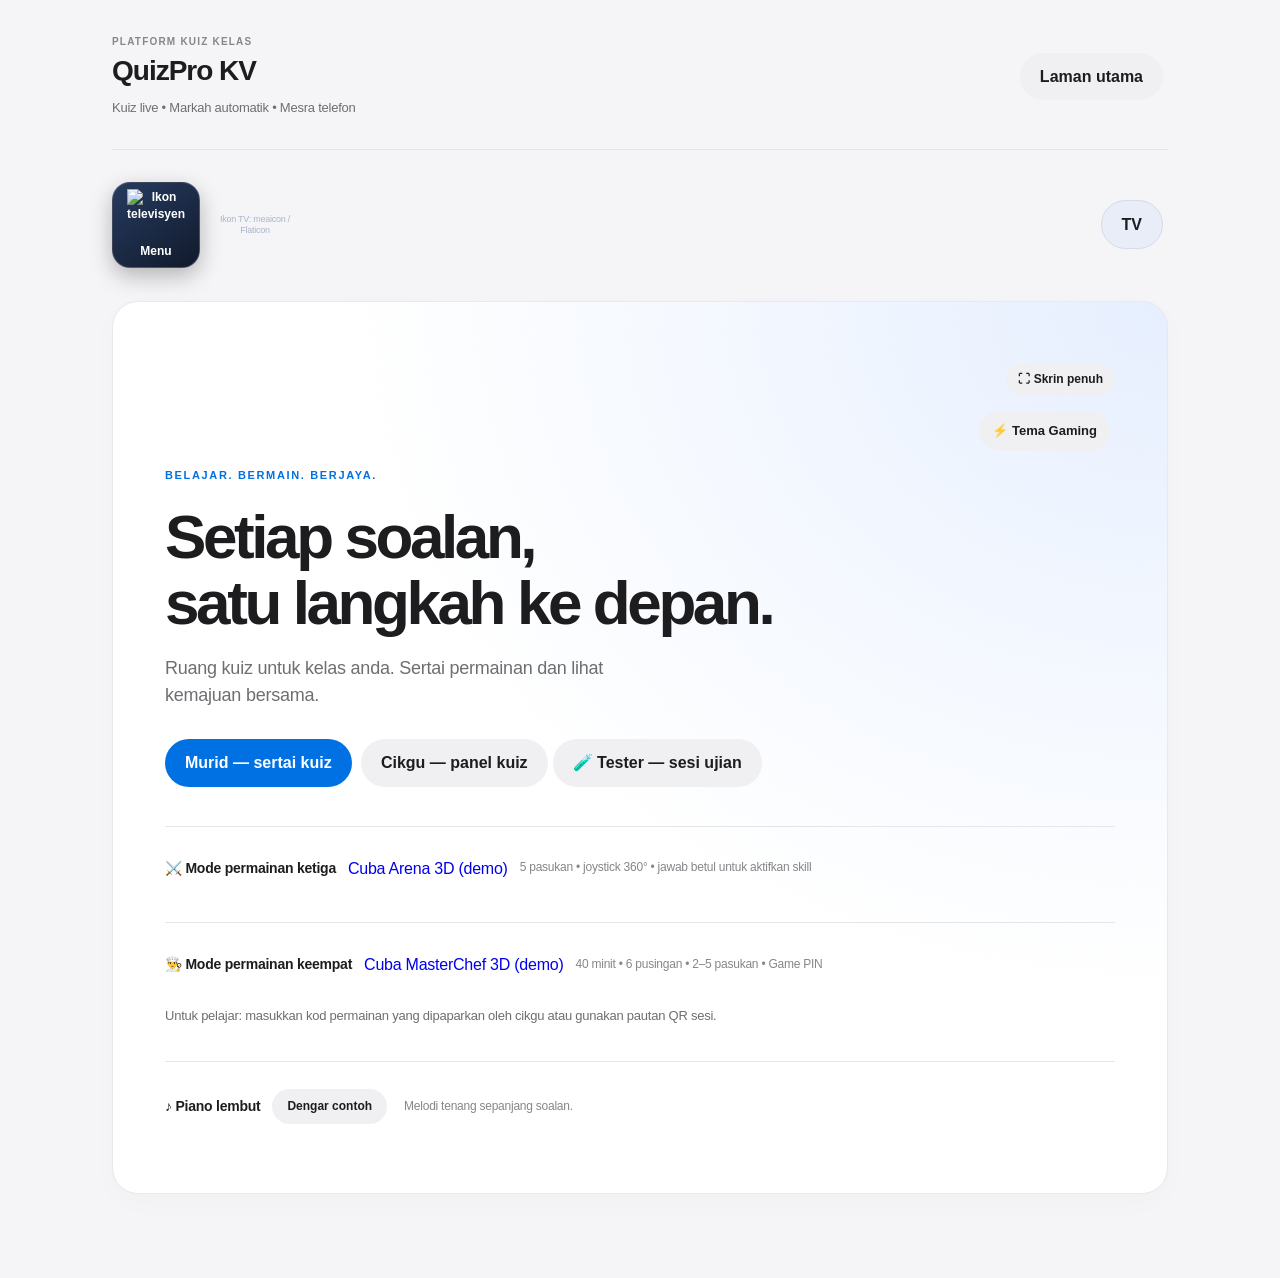
==== index.html @ c72dc728 "Add teacher Arena spectator view" ====
<!DOCTYPE html>
<html lang="ms">
<head>
  <meta charset="utf-8">
  <title>QuizPro KV</title>
  <script src="images.js?v=20261028"></script>
  <script src="config.js?v=7"></script>
  <script src="firebase-live.js?v=tapclock20261101"></script>
  <script src="api.js?v=studentjoin20261101"></script>
  <base target="_top">
  <meta name="viewport" content="width=device-width, initial-scale=1">
  <script src="https://cdn.jsdelivr.net/npm/xlsx@0.18.5/dist/xlsx.full.min.js"></script>
  <style>
    :root{--ink:#14213d;--muted:#5e6d87;--blue:#2563eb;--pale:#eaf1ff;--line:#dce5f5;--green:#137a52;--red:#dc2626;--navy:#111b35}
    *{box-sizing:border-box}body{margin:0;background:radial-gradient(circle at 10% 0,#dce9ff 0,transparent 35%),radial-gradient(circle at 90% 10%,#d9fff3 0,transparent 30%),#f4f7fc;color:var(--ink);font:16px/1.45 system-ui,-apple-system,Segoe UI,Roboto,sans-serif}
    .wrap{max-width:980px;margin:auto;padding:18px}.brand{display:flex;justify-content:space-between;align-items:center;gap:12px;margin-bottom:18px}
    h1{font-size:clamp(24px,4vw,34px);margin:0}h2{margin:0 0 12px;font-size:21px}p{margin:7px 0}.muted{color:var(--muted);font-size:14px}
    .card{background:linear-gradient(145deg,#fff,#f9fbff);border:1px solid var(--line);border-radius:20px;padding:20px;margin:12px 0;box-shadow:0 12px 35px #1b315014}
    .grid{display:grid;grid-template-columns:repeat(2,minmax(0,1fr));gap:12px}.full{grid-column:1/-1}
    label{display:block;font-weight:650;margin:9px 0 5px}input,button{font:inherit}input[type=text],input[type=number],input[type=password],input[type=file]{width:100%;padding:11px 12px;border:1px solid #c9d3e2;border-radius:10px;background:#fff}
    button{border:0;border-radius:12px;background:linear-gradient(135deg,#2563eb,#4f46e5);box-shadow:0 7px 16px #3157d52c;color:white;padding:11px 15px;font-weight:750;cursor:pointer;margin:5px 5px 5px 0;transition:transform .16s,box-shadow .16s}button:hover:not(:disabled){transform:translateY(-1px);box-shadow:0 10px 20px #3157d53d}button.secondary{background:#e8edf7;color:var(--ink);box-shadow:none}button.danger{background:linear-gradient(135deg,#ef4444,#b91c1c)}button:disabled{opacity:.45;cursor:not-allowed}
    .pill{display:inline-block;background:var(--pale);color:var(--blue);padding:5px 10px;border-radius:99px;font-size:13px;font-weight:700}
    .hidden{display:none!important}.status{padding:10px 12px;background:#eef8f3;border-radius:10px;color:var(--green);margin:10px 0}.error{background:#fff0ef;color:var(--red)}
    .options{display:grid;grid-template-columns:repeat(2,minmax(0,1fr));gap:10px}.opt{background:#f7f9fd;color:var(--ink);border:1px solid var(--line);text-align:left;padding:16px;border-radius:12px;min-height:58px}.opt:active{transform:scale(.99)}
    .big{font-size:clamp(20px,4vw,28px);font-weight:800}.timer{font-size:25px;font-weight:800;color:var(--blue)}table{width:100%;border-collapse:collapse}td,th{text-align:left;padding:9px;border-bottom:1px solid var(--line)}.tablewrap{overflow:auto}
    img.questionImage{display:block;max-width:100%;max-height:320px;object-fit:contain;margin:12px auto;border-radius:12px}
    #qr{width:180px;height:180px;object-fit:contain}.center{text-align:center}.adminbar{display:flex;gap:8px;flex-wrap:wrap}
    .teacher-screen{background:#111827;color:#f8fafc;border-radius:16px;padding:18px;aspect-ratio:16/9;min-height:420px;overflow:auto}
    .teacher-screen-head{font-size:clamp(22px,3vw,34px);font-weight:850;margin-bottom:14px}
    .teacher-screen-grid{display:grid;grid-template-columns:minmax(0,1fr) minmax(220px,.95fr);gap:12px}
    .teacher-question,.teacher-board{background:#273449;border-radius:14px;padding:14px;min-width:0}
    .teacher-qtitle{font-size:clamp(20px,2.6vw,29px);font-weight:800;margin:10px 0 14px;line-height:1.25}
    .teacher-choice{background:#3b4b62;border-radius:9px;padding:7px 10px;margin:8px 0;font-size:clamp(13px,1.5vw,17px)}
    .teacher-countdown{width:66px;height:66px;border:5px solid #22c55e;border-radius:50%;display:grid;place-items:center;font-size:28px;margin:12px auto}
    .teacher-board h3{font-size:22px;margin:8px 0 12px}.teacher-rank{display:flex;justify-content:space-between;gap:10px;margin:10px 0}.teacher-rank span:last-child{color:#86efac;font-weight:800}
    .student-answer-grid{display:grid;grid-template-columns:repeat(2,minmax(0,1fr));gap:14px;margin-top:18px}
    .student-finish-card{margin:18px 0;padding:26px 20px;text-align:center;color:#f8fbff;background:radial-gradient(ellipse at 50% 0,#294d83 0,transparent 60%),linear-gradient(145deg,#111827,#172943);border:1px solid #7da6dd55;border-radius:24px;box-shadow:0 16px 36px #101a2d26}.student-finish-card h1{font-size:clamp(28px,7vw,42px);margin:8px 0}.student-finish-card p{font-size:16px;line-height:1.5}.student-finish-stats{display:grid;grid-template-columns:repeat(2,minmax(0,1fr));gap:12px;margin-top:20px}.student-finish-stats>div{padding:16px 10px;background:#ffffff12;border:1px solid #ffffff24;border-radius:16px}.student-finish-stats strong{display:block;font-size:clamp(24px,7vw,36px);margin-top:6px}.student-finish-stats span{font-size:13px;color:#d7e4f8}
    .student-letter{min-height:clamp(145px,24vh,220px)!important;font-size:clamp(42px,9vw,76px)!important;font-weight:900!important;text-align:center!important;display:grid;place-items:center;padding:12px!important;color:#fff!important;border:2px solid #ffffff55!important;border-radius:18px!important;box-shadow:inset 0 1px #ffffff2a,0 12px 22px #17243a25!important}.student-letter.choice-A{background:linear-gradient(145deg,#fb2b50,#dc123d)!important}.student-letter.choice-B{background:linear-gradient(145deg,#2584ef,#1461cf)!important}.student-letter.choice-C{background:linear-gradient(145deg,#f7bb08,#dc9200)!important}.student-letter.choice-D{background:linear-gradient(145deg,#20a516,#11790d)!important}.student-letter.selected{background:linear-gradient(145deg,#242424,#000)!important;border-color:#cbd5e1!important;box-shadow:0 0 0 5px #00000035,0 14px 25px #0000003d!important}.student-letter.correct{background:linear-gradient(145deg,#ffb020,#f06d00)!important;border-color:#ffedd5!important;box-shadow:0 0 0 5px #fb923c44,0 14px 25px #f973163d!important}.student-letter.expired{background:linear-gradient(145deg,#ef4444,#b91c1c)!important;border-color:#fecaca!important}.student-letter:disabled{opacity:1!important}
    body.projector-mode{overflow:hidden}.projector-mode .wrap{max-width:none;padding:0}.projector-mode .wrap>.brand{display:none}.projector-page{height:100vh;min-height:100vh;overflow:hidden;background:#111827;color:#f8fafc;padding:18px}.projector-toolbar{display:flex;justify-content:space-between;align-items:center;gap:12px;margin-bottom:14px}.projector-toolbar button{background:#e8edf7;color:var(--ink)}.projector-screen{max-width:1500px;margin:auto}.projector-title{font-size:clamp(28px,4vw,48px);font-weight:900;margin:0 0 14px}.projector-grid{display:grid;grid-template-columns:minmax(0,1.6fr) minmax(280px,.8fr);gap:16px}.projector-question,.projector-board{background:#273449;border-radius:18px;padding:clamp(18px,3vw,34px)}.projector-question-text{font-size:clamp(26px,3.5vw,54px);font-weight:850;line-height:1.2;margin:14px 0}.projector-choice{background:#3b4b62;border:3px solid transparent;border-radius:12px;padding:12px 16px;margin:11px 0;font-size:clamp(18px,2vw,31px)}.projector-choice.correct{border-color:#4ade80;background:#14532d}.projector-timer{font-size:clamp(20px,2.4vw,34px);font-weight:900;color:#f8fafc;text-align:center;margin:10px 0 5px}.projector-timer-track{height:clamp(16px,2.2vh,24px);width:100%;background:#475569;border-radius:999px;overflow:hidden;box-shadow:inset 0 2px 5px #0005;margin:8px 0 14px}.projector-timer-bar{height:100%;width:100%;border-radius:999px;background:#22c55e;transition:width .18s linear,background .18s linear}.projector-board h2{font-size:clamp(22px,2vw,34px)}.projector-rank{display:flex;justify-content:space-between;gap:12px;padding:11px 0;border-bottom:1px solid #40516a;font-size:clamp(17px,1.6vw,25px)}.projector-rank b:last-child{color:#86efac}.projector-empty{min-height:60vh;display:grid;place-items:center;text-align:center;font-size:clamp(28px,5vw,64px);font-weight:850}.projector-image{display:block;max-width:100%;max-height:300px;object-fit:contain;margin:14px auto;border-radius:12px}
    .projector-grid{display:block}.projector-question{background:linear-gradient(135deg,#532b8a,#7c3aed 54%,#4f1d95);box-shadow:0 20px 55px #0000003d}.projector-question .pill{background:#fff;color:#38275b;font-weight:850}.projector-choice{display:flex;align-items:center;gap:15px;color:#fff;font-weight:800;border:0;min-height:64px;box-shadow:inset 0 1px #ffffff28}.projector-choice.choice-A{background:linear-gradient(135deg,#fb2b50,#dc123d)}.projector-choice.choice-B{background:linear-gradient(135deg,#2584ef,#1461cf)}.projector-choice.choice-C{background:linear-gradient(135deg,#f7bb08,#dc9200)}.projector-choice.choice-D{background:linear-gradient(135deg,#20a516,#11790d)}.projector-choice.correct{outline:5px solid #fff;outline-offset:2px;background:linear-gradient(135deg,#ffb020,#f06d00)}.projector-symbol{display:inline-grid;place-items:center;width:38px;min-width:38px;font-size:32px;color:#fff}.projector-image-frame{display:grid;place-items:center;max-width:min(560px,100%);margin:16px auto;padding:10px;background:#fff;border-radius:12px;box-shadow:0 12px 24px #00000028}.projector-image-frame .projector-image{margin:0}.teacher-symbol{display:inline-block;min-width:28px;font-size:20px;color:#f8fafc}
    .timer-green{color:#22c55e!important;border-color:#22c55e!important}.timer-yellow{color:#eab308!important;border-color:#eab308!important}.timer-orange{color:#f97316!important;border-color:#f97316!important}.timer-red{color:#ef4444!important;border-color:#ef4444!important;animation:timerPulse .65s infinite alternate}@keyframes timerPulse{from{filter:brightness(1)}to{filter:brightness(1.7)}}
    .teacher-controls{display:flex;gap:8px;flex-wrap:wrap;margin:10px 0}.teacher-controls button{margin:0}.teacher-choice.choice-A{background:linear-gradient(135deg,#fb2b50,#dc123d)}.teacher-choice.choice-B{background:linear-gradient(135deg,#2584ef,#1461cf)}.teacher-choice.choice-C{background:linear-gradient(135deg,#f7bb08,#dc9200)}.teacher-choice.choice-D{background:linear-gradient(135deg,#20a516,#11790d)}.teacher-screen{overflow:hidden}.projector-page{padding:clamp(8px,1.4vw,18px)}.projector-question{padding:clamp(10px,1.8vw,28px)}.projector-question-text{font-size:clamp(22px,3vw,46px);margin:8px 0}.projector-choice{min-height:clamp(44px,7vh,64px);margin:clamp(5px,0.8vh,10px) 0;padding:clamp(8px,1vw,14px)}.projector-image{max-height:20vh}.projector-image-frame{margin:8px auto}
    @media(max-width:600px){.wrap{padding:10px}.card{padding:15px}.grid,.options{grid-template-columns:1fr}.brand{align-items:flex-start;flex-direction:column}.teacher-screen{aspect-ratio:auto;min-height:0}.teacher-screen-grid{grid-template-columns:1fr}.student-answer-grid{gap:10px}.student-letter{min-height:clamp(125px,20vh,175px)!important}}
  .cloud-workspace{background:linear-gradient(135deg,#102647,#233d70 64%,#205b74);color:white;border:0;padding:26px}.cloud-head,.cloud-section-head{display:flex;justify-content:space-between;align-items:center;gap:16px}.cloud-head h2{font-size:28px;margin:6px 0}.cloud-head p{color:#cbdaf3;font-size:14px;max-width:580px}.cloud-head a{color:#d6f4ff;white-space:nowrap;font-size:14px}.cloud-eyebrow{font-size:11px;font-weight:850;letter-spacing:.13em;color:#5672a2}.cloud-workspace .cloud-eyebrow{color:#8ce3e7}.class-cards{display:grid;grid-template-columns:1fr 1fr;gap:14px;margin:22px 0 12px}.class-tile{margin:0;background:#ffffff0d;border:1px solid #ffffff38;box-shadow:none;text-align:left;padding:20px;color:white}.class-tile span,.class-tile strong,.class-tile small{display:block}.class-tile span{font-size:11px;letter-spacing:.13em;color:#bdd0ef}.class-tile strong{font-size:27px;margin:7px 0}.class-tile small{font-size:12px;font-weight:500;color:#d5e3fb}.class-tile.active{border-color:#67e8d8;background:#38c5b424;box-shadow:0 0 0 2px #56dbcb33}.cloud-workspace .muted{color:#c2d2ed}.cloud-tabs{display:flex;flex-wrap:wrap;gap:6px}.cloud-workspace .status{background:#ffffff10;color:#d5f8ee;border:1px solid #ffffff22}.cloud-workspace .status.error{background:#7f1d1d;color:#fee2e2}.cloud-save{display:flex;gap:12px;align-items:flex-end;margin:16px 0}.cloud-save>div{flex:1}.cloud-save button{margin:0 0 0 4px}.quiz-item{display:flex;gap:16px;justify-content:space-between;align-items:center;padding:15px 0;border-bottom:1px solid var(--line)}.quiz-item p{margin:5px 0 0}.quiz-item button{white-space:nowrap}.cloud-empty{padding:22px;border:1px dashed #c8d7ea;background:#f4f8fd;border-radius:12px;margin:14px 0;color:var(--muted);font-size:14px}.cloud-stats{display:grid;grid-template-columns:repeat(3,1fr);gap:12px;margin:18px 0}.cloud-stats>div{padding:17px;border-radius:12px;background:#eef4fd}.cloud-stats strong{display:block;font-size:28px;color:#234f94}.cloud-stats span{font-size:12px;color:var(--muted)}.roster-chips{display:flex;gap:8px;flex-wrap:wrap;padding:14px 0}.roster-chips span{padding:7px 12px;border-radius:20px;background:#edf3fc;font-size:13px}.history-detail{border:1px solid #c8d7ec;padding:18px;border-radius:14px;background:#f8fbff;margin:16px 0}details{margin-top:16px}summary{cursor:pointer;font-weight:650}.cloud-section-head h2{margin-top:6px}#cloudExportResult{margin:10px 0;font-size:14px}@media(max-width:600px){.cloud-head,.cloud-section-head,.cloud-save{align-items:flex-start;flex-direction:column}.class-tile{padding:15px}.class-tile strong{font-size:22px}.cloud-stats{gap:6px}.cloud-stats>div{padding:12px}.quiz-item{align-items:flex-start;flex-direction:column}.cloud-save{gap:10px}.cloud-save>div{width:100%}}
.cloud-head>div,.cloud-save>div{min-width:0}.cloud-save input{min-width:0}@media(max-width:760px){.cloud-head,.cloud-section-head,.cloud-save{align-items:flex-start;flex-direction:column}.cloud-save>div{width:100%}.cloud-tabs button{font-size:13px}}
.teacher-screen{width:100%;max-width:100%;min-width:0}@media(max-width:760px){.teacher-screen{aspect-ratio:auto;min-height:0}}


.quiz-image{margin:12px auto;text-align:center;max-width:100%}.quiz-image img{display:block;max-width:100%;height:auto;object-fit:contain;margin:auto;border-radius:10px;background:#fff}.quiz-image img[hidden]{display:none}.quiz-image-projector img{max-height:24vh}.quiz-image-teacher img{max-height:260px}.quiz-image-bank{width:130px;min-width:100px;margin:0}.quiz-image-bank img{max-height:90px;max-width:130px}.quiz-image-link{display:inline-block;font-size:12px;margin-top:5px;color:#93c5fd}.quiz-image-bank .quiz-image-link{color:#2563eb}.quiz-image-error{font-size:13px;line-height:1.4;background:#fff3d1;color:#704900;padding:8px;border-radius:8px;margin:6px 0}.teacher-screen{aspect-ratio:auto;min-height:0;overflow:visible}.projector-page{overflow-y:auto}

.attendance-grid{display:grid;grid-template-columns:1fr 1fr;gap:20px}.attendance-grid table{font-size:13px}.attendance-grid h3{padding:12px;border-radius:10px;background:#eef2ff}#presentHeading{color:#087443;background:#e8f7ef}#absentHeading{color:#9a5900;background:#fff5df}#attendanceCard{margin:24px 0}#rosterLookupStatus{display:block;margin-top:6px;color:#42516b}@media(max-width:700px){.attendance-grid{grid-template-columns:1fr}}
.reset-panel{margin:24px 0;padding:16px;border:1px solid #fecaca;border-radius:14px;background:#fffafa}.reset-panel h3{margin-top:0}.delete-history-btn{font-size:13px;padding:8px 12px}
</style>
<link rel="stylesheet" href="fullscreen.css?v=20261028a">
<link rel="stylesheet" href="race.css?v=20261028a">
<script src="metrics.js?v=top3average20261103"></script>
<script src="race-render.js?v=20261028b"></script>
<link rel="stylesheet" href="metrics.css?v=20261028b">
<script src="answer-controls.js?v=personalorder20261104"></script>
<link rel="stylesheet" href="apple-theme.css?v=fullscreencontrast20261101">
<script src="piano.js?v=20261028a"></script>
<script src="classroom-core.js?v=podium520261105"></script><link rel="stylesheet" href="classroom.css?v=20261029a">
<link rel="stylesheet" href="minimal.css?v=20261029c">
<style id="correct-answer-purple">
body .student-letter.correct,body .projector-choice.correct,body .teacher-choice.correct{background:#7c3aed!important;color:#fff!important;border-color:#ddd6fe!important;outline-color:#7c3aed!important;box-shadow:0 0 0 4px #7c3aed33!important}
</style>
<style>
#sessionControlsCard .adminbar{display:flex;flex-wrap:wrap;gap:8px;margin:16px 0}
#sessionControlsCard select{max-width:360px}
.session-summary{display:flex;align-items:center;justify-content:space-between;gap:24px;padding:clamp(16px,4vw,28px);border:1px solid var(--line,#ddd);border-radius:20px;background:var(--surface,#f5f5f7)}
.session-status{display:inline-block;background:#e7efff;color:#16447e;font-weight:700;border-radius:999px;padding:6px 12px}
.session-code-label{margin:16px 0 2px}.session-code{font-size:clamp(32px,7vw,56px);font-variant-numeric:tabular-nums;letter-spacing:.08em}
.session-qr{background:white;color:#202124;border-radius:14px;padding:12px;text-align:center}.session-qr img,.session-qr small{display:block}.session-qr small{margin-top:6px}.session-qr img{width:min(320px,68vw);height:auto;aspect-ratio:1}#sessionControlsCard:fullscreen .session-qr img{width:min(62vh,72vw,640px)}
body.apple-tv-mode .session-summary{background:#19243a}
@media(max-width:530px){.session-summary{flex-wrap:wrap;gap:14px}}
</style></head>
<body>
<div class="wrap">
  <header class="brand">
    <div><div class="pill">PLATFORM KUIZ KELAS</div><h1 id="appTitle">QuizPro KV</h1><p class="muted">Kuiz live • Markah automatik • Mesra telefon</p></div>
    <button class="secondary" onclick="showView('home')">Laman utama</button>
  </header>
  <div id="notice" class="hidden"></div>

  <section id="homeView" class="card">
    <div class="quiz-theme-controls"><button type="button" class="secondary quiz-theme-toggle" data-quiz-theme aria-pressed="false">⚡ Tema Gaming</button></div><div class="welcome-eyebrow">BELAJAR. BERMAIN. BERJAYA.</div><h2>Setiap soalan,<br>satu langkah ke depan.</h2>
    <p class="welcome-intro">Ruang kuiz untuk kelas anda. Sertai permainan dan lihat kemajuan bersama.</p>
    <button onclick="showView('student')">Murid — sertai kuiz</button>
    <button class="secondary" onclick="showView('adminLogin')">Cikgu — panel kuiz</button><button class="secondary" onclick="location.href='gaming.html?view=tester'">🧪 Tester — sesi ujian</button>
    <div class="piano-preview"><span>⚔️ Mode permainan ketiga</span><a class="secondary" href="arena.html" style="display:inline-block;text-decoration:none;margin:8px 0">Cuba Arena 3D (demo)</a><small>5 pasukan • joystick 360° • jawab betul untuk aktifkan skill</small></div>
    <div class="piano-preview"><span>👨‍🍳 Mode permainan keempat</span><a class="secondary" href="masterchef.html" style="display:inline-block;text-decoration:none;margin:8px 0">Cuba MasterChef 3D (demo)</a><small>40 minit • 6 pusingan • 2–5 pasukan • Game PIN</small></div>
    <p class="muted">Untuk pelajar: masukkan kod permainan yang dipaparkan oleh cikgu atau gunakan pautan QR sesi.</p><div class="piano-preview"><span>♪ Piano lembut</span><button class="secondary" id="pianoPreview" onclick="previewPiano()">Dengar contoh</button><small>Melodi tenang sepanjang soalan.</small></div>
  </section>

  <section id="studentView" class="card hidden">
    <h2>Sertai permainan</h2><div class="quiz-theme-controls"><button type="button" class="secondary quiz-theme-toggle" data-quiz-theme aria-pressed="false">⚡ Tema Gaming</button></div>
    <div class="grid">
      <div><label for="joinCode">Kod permainan</label><input id="joinCode" type="text" inputmode="numeric" maxlength="6" placeholder="Contoh: 123456"></div>
<div><label for="studentId">Nombor Kad Pengenalan (12 digit)</label><input id="studentId" type="text" inputmode="numeric" autocomplete="off" maxlength="12" pattern="[0-9]{12}" placeholder="Contoh: 000000000000"></div>
<div class="full"><label for="studentName">Nama penuh (automatik)</label><input id="studentName" readonly aria-readonly="true" type="text" maxlength="80" placeholder="Nama akan dipaparkan selepas IC disemak"><small id="rosterLookupStatus" aria-live="polite"></small></div>
      
      
    </div>
    <button onclick="joinGame()">Daftar dan masuk</button><button class="secondary" onclick="showView('home')">Kembali</button>
  </section>

  <section id="playerView" class="card hidden">
    <div class="brand"><div><div class="pill" id="playerState">MENUNGGU</div><h2 id="playerHeading">Hai!</h2></div><div class="center"><div class="muted">Jumlah markah</div><div class="big" id="playerPoints">0</div><button id="playerMusicToggle" class="secondary" onclick="toggleSuspenseMusic('player')">Piano: ON selepas sertai</button></div></div>
    <div class="quiz-theme-controls"><button type="button" class="secondary quiz-theme-toggle" data-quiz-theme aria-pressed="false">⚡ Tema Gaming</button></div><div id="playerAnswerStats" aria-live="polite"></div><div id="playerContent"><p>Cikgu akan memulakan soalan. Sila tunggu.</p></div>
  </section>

  <section id="projectorView" class="projector-page hidden">
    <div class="projector-toolbar"><span class="pill">PAPARAN CIKGU</span><div><button id="soundToggle" class="secondary" onclick="toggleSuspenseMusic('projector')">Piano: OFF</button><button id="projectorPauseBtn" class="secondary hidden" onclick="togglePauseProjector()">Pause</button><button id="projectorNextBtn" class="secondary hidden" onclick="nextQuestionProjector()">Soalan seterusnya</button><button onclick="goToRoute('menu')">Menu utama</button></div></div>
    <div id="projectorContent" class="projector-screen"><div class="projector-empty">Memuatkan paparan kuiz…</div></div>
  </section>

  <section id="adminLoginView" class="card hidden">
    <h2>Log masuk cikgu</h2><label for="adminPin">PIN pentadbir</label><input id="adminPin" type="password" placeholder="Masukkan PIN pentadbir">
    <button onclick="adminLogin()">Log masuk</button>
  </section>

  <section id="adminView" class="hidden">
<div id="cloudWorkspace" class="card cloud-workspace">
  <div class="cloud-head"><div><span class="cloud-eyebrow">RUANG KELAS SAYA</span><h2 id="selectedClassLabel">Pilih kelas untuk bermula</h2><p>Pelajar dikenali semula melalui nombor pengenalan. Rekod kuiz kekal mengikut kelas.</p></div><a id="cloudDriveLink" target="_blank" rel="noopener">☁ Rekod Google Sheets</a></div>
  <div id="classCards" class="class-cards"></div>
  <p id="activeCloudSession" class="muted"></p>
  <div class="cloud-tabs"><button class="secondary" onclick="document.getElementById('cloudLibrary').scrollIntoView({behavior:'smooth'})">Perpustakaan kuiz</button><button class="secondary" onclick="document.getElementById('cloudResults').scrollIntoView({behavior:'smooth'})">Markah & sejarah</button><button class="secondary" onclick="refreshCloud()">↻ Muat semula rekod</button></div>
  <div id="cloudStatus" class="status">Pilih kelas, pilih set kuiz, kemudian mulakan sesi.</div>
</div>
<div id="cloudLibrary" class="card">
  <div class="cloud-section-head"><div><span class="cloud-eyebrow">GUNA SEMULA TANPA IMPORT BERULANG</span><h2>Perpustakaan kuiz</h2></div><span class="pill">Tersimpan di cloud</span></div>
  <p id="loadedQuizLabel" class="muted"></p>
  <div class="cloud-save"><div><label for="libraryTitle">Nama set kuiz</label><input id="libraryTitle" type="text" maxlength="120" placeholder="Contoh: Bab 1 — Asas Komputer"></div><button class="cloud-action" onclick="saveLibraryQuiz()">Simpan sebagai set kuiz</button></div>
  <p class="muted">Import Excel melalui bahagian “Import soalan Excel”, kemudian simpan set di sini. Set tersimpan boleh digunakan untuk kedua-dua kelas. Simpan semula menghasilkan salinan baharu.</p>
  <div id="libraryList"></div>
</div>
<div id="cloudResults" class="card">
  <span class="cloud-eyebrow">PRESTASI KELAS</span><h2>Markah terkumpul & sejarah sesi</h2>
  <div class="cloud-stats"><div><strong id="classRosterCount">—</strong><span>Pelajar berdaftar</span></div><div><strong id="classQuizCount">—</strong><span>Sesi tamat</span></div><div><strong>Σ</strong><span>Jumlah semua kuiz</span></div></div>
  <p class="muted">Setiap sesi yang tamat menyumbang sekali kepada jumlah. Ulangan kuiz dalam sesi baharu turut dikira. Markah dua kelas diasingkan.</p>
  <div id="classRanking"><p class="muted">Pilih kelas untuk melihat markah.</p></div>
  <button class="cloud-action secondary" onclick="exportCloudClass()">Simpan laporan kelas ke Drive</button><div id="cloudExportResult"></div>
  <details><summary>Senarai pelajar kelas</summary><div id="classRoster"></div><div class="photo-controls"><button class="secondary" id="loadStudentPhotos" type="button">Gambar pelajar</button>
 <form id="studentPhotoForm" hidden><label for="studentPhotoPerson">Nama pelajar</label><select id="studentPhotoPerson" required></select>
 <label for="studentPhotoFile">Pilih gambar</label><input type="file" accept="image/*" id="studentPhotoFile" required>
 <button type="submit">Simpan gambar</button></form><p id="studentPhotoStatus" role="status"></p></div></details>
  <div class="reset-panel"><h3>Urus sejarah & markah</h3><p class="muted">Padam sesi akan membuang sumbangannya daripada markah terkumpul. Reset kelas mengosongkan sejarah dan markah kelas tersebut. Tamatkan sesi aktif dahulu.</p><button class="danger reset-action" onclick="resetSelectedClass()">Reset sejarah & markah kelas dipilih</button><button class="danger reset-action" onclick="resetAllClasses()">Reset semua kelas</button><button id="restoreRecordsBtn" class="secondary reset-action" onclick="restoreLastRecords()" disabled>Pulihkan pemadaman terakhir</button><p id="resetStatus" class="muted" aria-live="polite"></p></div><h3>Sejarah kuiz</h3><div id="historyList"></div><div id="sessionHistoryDetail"></div><div id="legacyHistory"></div>
</div>

    <div class="card">
      <h2>1. Tetapan kuiz</h2>
      <div class="grid">
        <div class="full"><label for="quizTitle">Nama kuiz</label><input id="quizTitle" type="text" value="Kuiz Kelas"></div>
        <div><label for="defaultSeconds">Masa setiap soalan (saat)</label><input id="defaultSeconds" type="number" min="5" max="600" value="30"></div>
        <div><label for="defaultPoints">Markah maksimum setiap soalan</label><input id="defaultPoints" type="number" min="1" max="100" value="5"></div>
        <div><label for="revealSeconds">Jumlah Reveal + countdown (saat)</label><input id="revealSeconds" type="number" min="2" max="120" step="1" value="10"><small id="revealSecondsHelp" class="muted">Dibahagi dua sama rata: separuh masa paparan jawapan, separuh masa countdown sebelum soalan seterusnya.</small></div>
        <div><label for="nextMode">Soalan seterusnya</label><select id="nextMode" style="width:100%;padding:11px 12px;border:1px solid #c9d3e2;border-radius:10px;background:#fff"><option value="auto">Automatik selepas masa keputusan</option><option value="manual">Manual — cikgu tekan seterusnya</option></select></div>
      </div>
            <p class="muted">Markah betul: markah penuh dalam ⅓ masa pertama, kemudian turun sama rata hingga minimum 1 sebelum masa tamat. Jawapan salah atau tidak dihantar: 0.</p>
      <button onclick="saveSettings()">Simpan tetapan</button>
    </div>
    <div class="card">
      <h2>2. Import soalan Excel</h2>
      <p class="muted">Fail .xlsx atau .xls. Tajuk lajur yang diterima: No, Soalan, A, B, C, D, Jawapan dan Gambar. Jawapan mesti A/B/C/D. Masa dan markah ditetapkan di panel tetapan kuiz dan mengatasi nilai dalam Excel.</p>
      <label for="excelFile">Pilih fail Excel</label><input id="excelFile" type="file" accept=".xlsx,.xls,.csv">
      <button onclick="importExcel()">Import soalan</button>
      <div id="importSummary" class="muted"></div>
    </div>
    <div class="card">
      <h2>3. Gambar soalan</h2>
      <p class="muted">Pilih gambar satu demi satu untuk dimuat naik ke Google Drive. Salin URL yang terhasil ke lajur Gambar bagi soalan berkaitan. Untuk gambar yang sudah berada di Drive, pastikan akses pautan dibenarkan.</p>
      <label for="imageFile">Pilih gambar</label><input id="imageFile" type="file" accept="image/*">
      <button onclick="uploadImage()">Muat naik gambar</button>
      <div id="imageResult" class="muted"></div>
    </div>
    <div class="card">
      <div class="row-head" style="display:flex;align-items:center;justify-content:space-between;gap:12px;flex-wrap:wrap"><h2 style="margin:0">4. Bank soalan</h2><button id="toggleQuestionBankBtn" class="secondary" type="button" onclick="toggleQuestionBank()">Sembunyikan soalan</button></div>
      <div id="questionBankBody"><div id="questionTable" class="tablewrap muted">Log masuk untuk melihat soalan.</div>
      <p class="muted">Masa dan markah maksimum di panel Tetapan kuiz digunakan untuk semua soalan. Nilai Masa/Markah dalam Excel diabaikan untuk sesi baharu.</p></div>
    </div>
    <div class="card" id="attendanceCard"><h2>Kehadiran kuiz kelas</h2><p id="attendanceStatus" class="muted">Pilih kelas untuk melihat senarai.</p><div class="attendance-grid"><div><h3 id="presentHeading">Sudah masuk kuiz (0)</h3><div id="attendancePresent"></div></div><div><h3 id="absentHeading">Belum masuk (0)</h3><div id="attendanceAbsent"></div></div></div></div>
    <div class="card" id="sessionControlsCard"><h2>5. Sesi permainan</h2>
      <label for="sessionGameplayMode">Mod permainan</label><select id="sessionGameplayMode"><option value="classic">Kuiz asal</option><option value="gaming">Gaming · 30 saat, cuba hingga betul</option><option value="arena">Arena 3D · lima pasukan</option><option value="masterchef">MasterChef 3D · 40 minit, 6 pusingan</option></select><label for="sessionOrderMode">Susunan soalan <small>· Pilih sebelum mula sesi baharu</small></label><select id="sessionOrderMode"><option value="fixed">Soalan tetap</option><option value="random">Soalan rawak — urutan setiap pelajar</option></select><div class="adminbar"><button onclick="startSession()">Mula sesi baharu</button><button onclick="launchQuestion()">Mula kuiz</button><button id="pauseResumeBtn" class="secondary" onclick="togglePause()" disabled>Pause</button><button id="nextQuestionBtn" class="secondary" onclick="nextQuestion()" disabled>Soalan seterusnya</button><button class="secondary" onclick="showLeaderboard()">Paparkan leaderboard</button><button class="danger" onclick="endSession()">Tamatkan sesi</button></div>
      <div id="sessionPanel"><p class="muted">Mulakan sesi untuk jana kod dan QR.</p></div>
    </div>
    <div class="card">
      <h2>6. Keputusan selepas tamat</h2><p class="muted">Markah diproses sekali apabila kuiz tamat. Sesi baharu: 3 jawapan betul terpantas setiap soalan mendapat bonus +3, +2 dan +1 mengikut urutan diterima server. Bonus +10 untuk semua jawapan betul, atau untuk markah tertinggi jika tiada yang betul semua. Purata masa meliputi soalan yang dijawab sahaja.</p><button class="secondary" onclick="refreshLeaderboard()">Kemas kini ranking</button> <button onclick="createAnalysisSpreadsheet()">Bina Spreadsheet Analisis</button><div id="analysisSpreadsheetLink" class="status"></div><div id="leaderboardPanel" class="tablewrap"></div>
    </div>
    <div id="teacherLiveCard" class="card hidden">
      <h2>7. Paparan projector — untuk pelajar</h2>
      <div id="teacherLivePanel"><p class="muted">Paparan soalan akan aktif apabila kuiz dimulakan.</p></div>
    </div>
  </section>
</div>
<script>
const $ = id => document.getElementById(id);
let pin = sessionStorage.getItem('quizproPin') || '', sessionCode = sessionStorage.getItem('quizproSessionCode') || '', playerId = '', playerName = '', poller = null, adminPoller = null, lastPlayerStatus = '', currentPlayerQuestion = 0;
let playerCountdownTimer = null, playerTimerStartedAt = 0, playerTimerEndsAt = 0, playerTimerPhase = '', playerTimerQuestion = 0, selectedChoice = '', playerTimerPaused = false, playerPausedRemainingMs = 0, playerTimerTotal = 30;
let projectorCountdownTimer = null, projectorTimerEndsAt = 0, projectorTimerPaused = false, projectorPausedRemainingMs = 0, projectorTimerTotal = 30, projectorMusicActive = false;
const musicEngines = { projector:{enabled:false,context:null,lastTick:0}, player:{enabled:false,context:null,lastTick:0} };
let lastProjectorReadyQuestion = 0, lastPlayerVibrationSecond = null, playerVibrationFinished = false;
let previewActivationTimer = null, previewActivationQuestion = 0;
const params = new URLSearchParams(location.search);
const INITIAL_ROUTE = params.get('view') || params.get('route') || params.get('mode') || 'menu';

function showView(name) {
  if (name === 'projector') name = 'home';
  ['home','student','player','projector','adminLogin','admin'].forEach(v => $(v+'View').classList.toggle('hidden', v !== name));
  document.body.classList.toggle('projector-mode', name === 'projector');
  document.body.classList.toggle('phone-minimal', name === 'player');
  document.getElementById('resumeCard')?.classList.toggle('hidden',!['home','student'].includes(name));
  clearNotice();
}
function routeUrl(route) {
  const url = new URL(location.href);
  url.search = '';
  url.searchParams.set('view', route);
  return url.toString();
}
function goToRoute(route) { location.assign(routeUrl(route)); }
function goToProjector() { goToRoute('projector'); }
function applyInitialRoute() {
  if (params.get('join')) { $('joinCode').value = params.get('join'); showView('student'); return; }
  if (INITIAL_ROUTE === 'projector') { showView('home'); return; }
  if (INITIAL_ROUTE === 'admin') { showView('adminLogin'); return; }
  if (INITIAL_ROUTE === 'student') { showView('student'); return; }
  showView('home');
}
function notice(msg, bad=false) {
  $('notice').className = 'status' + (bad ? ' error' : '');
  $('notice').textContent = msg; $('notice').classList.remove('hidden');
}
function clearNotice(){ $('notice').classList.add('hidden'); }
async function adminLogin() {
  try {
    pin = $('adminPin').value;
    await call('adminLogin', pin);
    sessionStorage.setItem('quizproPin', pin);
    showView('admin'); await call('adminRepairIdentity',pin); await loadAdminData(); await loadCloudDashboard(); startAdminPolling(); notice('Log masuk berjaya.');
  } catch(e) { notice(e.message, true); }
}
async function loadAdminData() {
  try {
    const data = await call('adminGetData', pin);
    $('quizTitle').value = data.settings.quizTitle || 'Kuiz Kelas';
    $('defaultSeconds').value = data.settings.defaultSeconds || 30;
    $('defaultPoints').value = data.settings.defaultPoints || 5;
    $('revealSeconds').value = data.settings.revealSeconds || 15;
    $('nextMode').value = data.settings.nextMode || 'auto';
    renderQuestions(data.questions);
    if (data.settings.sessionCode) {
      sessionCode = String(data.settings.sessionCode);
      renderSession(data.settings.sessionStatus, routeUrl('student') + '&join=' + encodeURIComponent(sessionCode));
      $('teacherLiveCard').classList.toggle('hidden', String(data.settings.sessionStatus) === 'waiting');
    }
  } catch(e) { notice(e.message, true); }
}

function toggleQuestionBank() {
  const body = $('questionBankBody'), btn = $('toggleQuestionBankBtn');
  if (!body || !btn) return;
  const willHide = !body.classList.contains('hidden');
  body.classList.toggle('hidden', willHide);
  btn.textContent = willHide ? 'Paparkan soalan' : 'Sembunyikan soalan';
}

function renderQuestions(qs) {
  if (!qs.length) { $('questionTable').textContent = 'Belum ada soalan. Import fail Excel dahulu.'; return; }
  $('questionTable').innerHTML = '<table><thead><tr><th>No</th><th>Soalan</th><th>Masa</th><th>Markah</th><th>Gambar</th></tr></thead><tbody>' +
    qs.map(q => `<tr><td>${esc(q.no)}</td><td>${esc(q.question)}</td><td>${esc(q.seconds)}s</td><td>${esc(q.points)}</td><td>${q.image ? questionImageMarkup(q.image, 'bank', q.no) : '—'}</td></tr>`).join('') + '</tbody></table>';
}
function esc(s) { return String(s ?? '').replace(/[&<>"']/g, c => ({'&':'&amp;','<':'&lt;','>':'&gt;','"':'&quot;',"'":'&#39;'}[c])); }
async function saveSettings() {
  try {
    await call('adminSaveSettings', pin, {quizTitle:$('quizTitle').value, defaultSeconds:$('defaultSeconds').value, defaultPoints:$('defaultPoints').value, revealSeconds:$('revealSeconds').value, nextMode:$('nextMode').value});
    await loadAdminData();
    notice('Tetapan berjaya disimpan.');
  } catch(e) { notice(e.message, true); }
}
function normalizeKey(k) {
  return String(k || '').trim().toLowerCase().replace(/[\s_\-()]/g,'');
}
async function importExcel() {
  const file = $('excelFile').files[0]; if (!file) return notice('Pilih fail Excel dahulu.', true);
  try {
    const data = await file.arrayBuffer();
    const wb = XLSX.read(data, {type:'array'});
    const ws = wb.Sheets[wb.SheetNames[0]];
    const raw = XLSX.utils.sheet_to_json(ws, {defval:''});
    if (!raw.length) throw new Error('Fail tiada baris data.');
    const rows = raw.map(row => {
      const obj = {};
      Object.keys(row).forEach(k => obj[normalizeKey(k)] = row[k]);
      const pick = (...names) => { for (const n of names) if (obj[normalizeKey(n)] !== undefined) return obj[normalizeKey(n)]; return ''; };
      return {
        No:pick('No','Bil','Bilangan'),
        Soalan:pick('Soalan','Question','Soalan Kuiz'),
        A:pick('A','Pilihan A','Option A'),
        B:pick('B','Pilihan B','Option B'),
        C:pick('C','Pilihan C','Option C'),
        D:pick('D','Pilihan D','Option D'),
        Jawapan:pick('Jawapan','Correct','Jawapan Betul'),
        Masa:pick('Masa','Seconds','Masa (saat)'),
        Markah:pick('Markah','Points','Mata'),
        Gambar:pick('Gambar','Image','Imej','Image URL')
      };
    });
    const result = await call('adminImportQuestions', pin, rows);
    $('importSummary').textContent = `Berjaya import ${result.imported} soalan. Simpan sebagai set kuiz dalam perpustakaan untuk guna semula.`; $('libraryTitle').value = file.name.replace(/\.[^.]+$/, ''); await loadCloudDashboard();
    await loadAdminData(); notice('Import berjaya.');
  } catch(e) { notice(e.message, true); }
}
async function uploadImage() {
  const f = $('imageFile').files[0]; if (!f) return notice('Pilih gambar dahulu.', true);
  try {
    const dataUrl = await new Promise((resolve,reject) => { const r=new FileReader(); r.onload=()=>resolve(r.result); r.onerror=reject; r.readAsDataURL(f); });
    const base64 = dataUrl.split(',')[1];
    const result = await call('adminUploadImage', pin, base64, f.name, f.type);
    $('imageResult').innerHTML = `URL gambar: <a href="${esc(result.url)}">buka gambar</a><br><input type="text" readonly value="${esc(result.url)}" onclick="this.select()">`;
    notice('Gambar dimuat naik. Letakkan URL dalam lajur Gambar.');
  } catch(e) { notice(e.message, true); }
}
async function startSession() {
  try {
    if (!pin) throw new Error('Sila log masuk sebagai cikgu dahulu.');
    const requestedMode=$('sessionGameplayMode').value;
    await call('adminSaveSettings', pin, {quizTitle:$('quizTitle').value, defaultSeconds:$('defaultSeconds').value, defaultPoints:$('defaultPoints').value, revealSeconds:$('revealSeconds').value, nextMode:$('nextMode').value});
    // Arena uses the normal class roster/session grants and question controls;
    // only its student landing page is different from the classic player.
    const backendMode=['arena','masterchef'].includes(requestedMode)?'classic':requestedMode;
    const res = await call('adminStartSession', pin, cloudClass, $('sessionOrderMode').value, backendMode); sessionCode = res.code; if(cloudData)cloudData.activeGameplayMode=requestedMode; sessionStorage.setItem('quizproSessionCode', sessionCode);sessionStorage.setItem('quizproSessionMode:'+sessionCode,requestedMode);
    $('teacherLiveCard').classList.add('hidden');
    renderSession(res.status, routeUrl('student') + '&join=' + encodeURIComponent(res.code)); startAdminPolling(); await loadCloudDashboard(); notice('Sesi '+res.className+' sudah dibuat. Minta pelajar scan QR.');
  } catch(e) { notice(e.message, true); }
}
function renderSession(status, url) {
  const labels={waiting:'Menunggu pelajar',ready:'Sedia',question:'Sedang bermain',reveal:'Semakan jawapan',finished:'Sesi tamat',idle:'Tiada sesi'};
  const liveMode=sessionStorage.getItem('quizproSessionMode:'+sessionCode)||cloudData?.activeGameplayMode;
  if(liveMode==='gaming')url=new URL('gaming.html?join='+encodeURIComponent(sessionCode),location.href).href;
  if(liveMode==='arena')url=new URL('arena.html?join='+encodeURIComponent(sessionCode),location.href).href;
  if(liveMode==='masterchef')url=new URL('masterchef.html?join='+encodeURIComponent(sessionCode),location.href).href;
  const active=!['finished','idle'].includes(status);
  const panel=$('sessionPanel'),key=JSON.stringify([sessionCode,status,url]);
  if(panel.dataset.sessionRender===key)return;
  panel.dataset.sessionRender=key;
  panel.innerHTML = `<div class="session-summary"><div><span class="session-status">${esc(labels[status]||status)}</span><p class="session-code-label">Kod permainan</p><strong class="session-code">${esc(sessionCode)}</strong>${active?`<p><a href="${esc(url)}">Buka halaman pelajar ↗</a></p>${liveMode==='arena'?`<p><a href="arena-watch.html?watch=${encodeURIComponent(sessionCode)}">🎥 Pantau Arena · zum & fokus pemain ↗</a></p>`:''}${liveMode==='gaming'?`<p><a href="gaming.html?watch=${encodeURIComponent(sessionCode)}">🏁 Pantau perlumbaan dan Top 5 ↗</a></p>`:''}`:''}</div>${active?`<div class="session-qr"><img id="qr" width="520" height="520" alt="QR sesi kuiz" src="https://api.qrserver.com/v1/create-qr-code/?size=1000x1000&data=${encodeURIComponent(url)}"><small>Imbas untuk masuk</small></div>`:''}</div>`;
}
async function launchQuestion() {
  try {
    // Start projector audio from the teacher's click gesture; browser audio policy allows this.
    if (!musicEngines.projector.enabled) await toggleSuspenseMusic('projector');
    if (!pin) throw new Error('Sila log masuk sebagai cikgu dahulu.');
    const res = await call('adminLaunchQuestion', pin);
    if (res.race) { notice('Perlumbaan bermula dalam 8 saat. Buka Pantau perlumbaan untuk kedudukan langsung.');await loadCloudDashboard();return; }
    if (res.finished) { notice('Semua soalan selesai. Sesi tamat.'); await refreshLeaderboard(); }
    else {
      // Keep the projector preview inline in the teacher panel; do not navigate away.
      $('teacherLiveCard').classList.remove('hidden');
      startAdminPolling();
      await refreshTeacherLive();
    }
    await loadAdminData(); await refreshTeacherLive();
  } catch(e) { notice(e.message, true); }
}
function startAdminPolling() {
  if (adminPoller) clearInterval(adminPoller);
  refreshTeacherLive();
  adminPoller = setInterval(refreshTeacherLive, 3500);
}
let projectorBusy=false,projectorRankingBusy=false,projectorRanking=[],projectorRankingCode='',projectorClockOffset=0,projectorLastStamp=0,projectorLastRender='',projectorRankPoller=null;
const projectorChannel=typeof BroadcastChannel==='function'?new BroadcastChannel('quizpro-projector-v2'):null;
function projectorNow(){return Date.now()+projectorClockOffset;}
function publishProjectorState(d){
  if(!projectorChannel||!d)return;
  // Whitelist public presentation fields; teacher/player records never enter this channel.
  const question=d.question?Object.assign({},d.question):null;if(question&&d.status!=='reveal')delete question.correct;
  projectorChannel.postMessage({code:d.code,title:$('appTitle').textContent,status:d.status,question,maxPoints:d.maxPoints,leaderboard:d.leaderboard,serverNow:d.serverNow||Date.now()});
}
if(projectorChannel)projectorChannel.onmessage=event=>{if(INITIAL_ROUTE==='projector'&&event.data)acceptProjectorState(event.data);};
function startProjectorPolling(){
  if(poller)clearInterval(poller);if(projectorRankPoller)clearInterval(projectorRankPoller);
  refreshProjector();poller=setInterval(refreshProjector,3000);

}
function acceptProjectorState(d){
  if(!d)return;const stamp=Number(d.serverNow)||Date.now();if(stamp<projectorLastStamp)return;projectorLastStamp=stamp;projectorClockOffset=stamp-Date.now();
  projectorMaxPoints=Number(d.maxPoints)||projectorMaxPoints;
  if(d.code&&d.code!==projectorRankingCode){projectorRankingCode=d.code;projectorRanking=[];}
  if(Array.isArray(d.leaderboard))projectorRanking=d.leaderboard;
  const key=JSON.stringify([d.code,d.title,d.status,d.question]);
  if(key!==projectorLastRender){projectorLastRender=key;renderProjectorState(d);}
  const race=$('projectorRace');if(race)race.innerHTML=raceMarkup(projectorRanking,d.maxPoints);
  if(typeof featureProjectorPodium==='function')featureProjectorPodium(d.status,projectorRanking,d.code);
}
async function refreshProjector(){
  if(projectorBusy)return;projectorBusy=true;
  try{const d=await call('projectorState',true);acceptProjectorState(d);if(d.status==='finished'&&!projectorRankingBusy&&projectorRankingCode&&!projectorRanking.length)refreshProjectorRanking();}
  catch(e){if(!projectorLastRender)$('projectorContent').textContent='Sedang menyambung semula paparan projector…';}
  finally{projectorBusy=false;}
}
async function refreshProjectorRanking(){
  if(projectorRankingBusy||!projectorRankingCode)return;projectorRankingBusy=true;const code=projectorRankingCode;
  try{const ranks=await call('leaderboard',code);if(code!==projectorRankingCode)return;projectorRanking=ranks.slice(0,5);const race=$('projectorRace');if(race)race.innerHTML=raceMarkup(projectorRanking,projectorMaxPoints);const final=$('finalRanking');if(final)final.innerHTML=metricsRankingTable(ranks);if(typeof featureProjectorPodium==='function')featureProjectorPodium(featurePodiumStatus,projectorRanking,code);}
  catch(e){}finally{projectorRankingBusy=false;}
}
let projectorMaxPoints=0;

function timerColorClass(remaining, total) {
  const ratio = total > 0 ? remaining / total : 0;
  return ratio > .6 ? 'timer-green' : ratio > .35 ? 'timer-yellow' : ratio > .15 ? 'timer-orange' : 'timer-red';
}
function applyTimerColor(el, remaining, total) {
  if (!el) return;
  el.classList.remove('timer-green','timer-yellow','timer-orange','timer-red');
  el.classList.add(timerColorClass(remaining,total));
}
function startProjectorCountdown(endsAt, total, paused, pausedRemainingMs, active) {
  if (projectorCountdownTimer) clearInterval(projectorCountdownTimer);
  projectorTimerEndsAt = endsAt || 0; projectorTimerTotal = total || 30;
  projectorTimerPaused = !!paused; projectorPausedRemainingMs = pausedRemainingMs || 0; projectorMusicActive = !!active;
  projectorCountdownTimer = setInterval(updateProjectorCountdown, 180);
  updateProjectorCountdown(active);
}
function updateProjectorCountdown(active = true) {
  // Projektor hanya menunjukkan bar; nombor masa dipaparkan pada telefon pelajar sahaja.
  const remaining = projectorTimerPaused ? Math.max(0, Math.ceil(projectorPausedRemainingMs / 1000)) : Math.max(0, Math.ceil((projectorTimerEndsAt - projectorNow()) / 1000));
  const bar = $('projectorTimerBar');
  if (bar) {
    const ratio = projectorTimerPaused ? (projectorTimerTotal ? projectorPausedRemainingMs / (projectorTimerTotal * 1000) : 0) : (projectorTimerTotal ? (projectorTimerEndsAt - Date.now()) / (projectorTimerTotal * 1000) : 0);
    const left = Math.max(0, Math.min(1, ratio));
    const hue = Math.round(left * 120); // green at full, red at zero
    bar.style.width = `${left * 100}%`;
    bar.style.background = `hsl(${hue} 82% 45%)`;
  }
  musicPulse('projector', remaining, projectorTimerTotal, projectorTimerPaused, projectorMusicActive && !projectorTimerPaused);
}
async function renderProjectorState(d){
  if(projectorCountdownTimer)clearInterval(projectorCountdownTimer);projectorCountdownTimer=null;
  $('projectorPauseBtn').classList.add('hidden');$('projectorNextBtn').classList.add('hidden');
  $('projectorContent').innerHTML=d.status==='finished'?'<div class="center"><h1>Keputusan kuiz</h1></div><div id="finalRanking"></div>':'<div class="projector-empty"><div><h1>Kuiz sedang berjalan</h1><p class="muted">Soalan dan jawapan pada telefon pelajar.</p><p class="muted">Markah dipaparkan selepas kuiz tamat.</p></div></div>';
}

async function togglePauseProjector() {
  try { if (!pin) throw new Error('Log masuk cikgu dahulu pada panel cikgu.'); await call('adminTogglePause', pin); await refreshProjector(); }
  catch(e) { notice(e.message, true); }
}
async function nextQuestionProjector() {
  try { if (!pin) throw new Error('Log masuk cikgu dahulu pada panel cikgu.'); const d = await call('adminNextQuestion', pin); if (d.finished) notice('Semua soalan selesai. Kuiz tamat.'); await refreshProjector(); }
  catch(e) { notice(e.message, true); }
}

async function refreshTeacherLive() {
  if (!pin) return;
  try {
    const d = await call('adminLiveData', pin);
    if (typeof cloudData !== 'undefined' && cloudData && d.status === 'finished' && cloudData.activeStatus !== 'finished') { cloudData.activeStatus = 'finished'; loadCloudDashboard().catch(e => cloudStatus(e.message, true)); }
    if (d.code) sessionCode = String(d.code);

    if(sessionCode&&d.code===sessionCode)renderSession(d.status,routeUrl('student')+'&join='+encodeURIComponent(sessionCode));
    if(typeof featureTeacherSnapshot==='function')featureTeacherSnapshot(d);
    if (['finished','idle'].includes(d.status) && adminPoller) {clearInterval(adminPoller);adminPoller=null;}
    const q = d.question, symbols = { A:'▲', B:'◆', C:'●', D:'■' }, revealing = d.status === 'reveal', ready = d.status === 'ready';
    let presentationQuestion = '<div class="teacher-question"><div class="pill">SEDIA UNTUK BERMULA</div><div class="teacher-qtitle">Tekan “Mula kuiz” untuk memaparkan soalan pertama.</div></div>';
    if (q) {
      const left = ready ? 0 : q.paused ? Math.ceil(q.pausedRemainingMs/1000) : Math.max(0, Math.ceil((q.endsAt - Date.now()) / 1000));
      const totalForBar = revealing ? q.revealSeconds : q.seconds;
      const barRatio = ready ? 1 : q.paused ? Math.max(0, Math.min(1, (q.pausedRemainingMs || 0) / (totalForBar * 1000))) : Math.max(0, Math.min(1, (q.endsAt - Date.now()) / (totalForBar * 1000)));
      const barHue = Math.round(barRatio * 120);
      presentationQuestion = `<div class="teacher-question"><div style="color:#93c5fd;font-weight:700">${ready ? 'SEDIA MEMAPARKAN SOALAN' : revealing ? 'JAWAPAN BETUL' : `SOALAN ${q.no}/${q.total}`}${q.paused ? ' · PAUSE' : ''}</div><div class="teacher-qtitle">${esc(q.question)}</div>${questionImageMarkup(q.image, 'teacher', q.no)}<div class="projector-timer-track"><div class="projector-timer-bar" style="width:${barRatio * 100}%;background:hsl(${barHue} 82% 45%)"></div></div>${['A','B','C','D'].map(k=>`<div class="teacher-choice choice-${k}"><span class="teacher-symbol">${symbols[k]}</span> ${esc(q[k])}${revealing && q.correct===k ? ' <strong style="color:#fff">✓ JAWAPAN BETUL</strong>' : ''}</div>`).join('')}</div>`;
    }
    $('teacherLivePanel').innerHTML = `<div class="teacher-screen"><div class="teacher-screen-head">PAPARAN PROJECTOR</div>${presentationQuestion}<div id="teacherRace" class="hidden"></div><div class="teacher-controls"><span class="muted">Status: ${esc(d.status)}${d.paused ? ' (dijeda)' : ''}</span></div></div>`;
    if (d.status === 'reveal') await refreshLeaderboard();
    const active = ['question','reveal'].includes(d.status);
    $('pauseResumeBtn').disabled = !active;
    $('pauseResumeBtn').textContent = d.paused ? 'Teruskan' : 'Pause';
    $('nextQuestionBtn').disabled = !(revealing && !d.paused && d.settings && d.settings.nextMode === 'manual');
    $('nextQuestionBtn').classList.toggle('hidden', !(d.settings && d.settings.nextMode === 'manual'));
  } catch(e) { notice('Tidak dapat mengemas kini paparan cikgu: ' + e.message, true); }
}
async function togglePause() {
  try { const d = await call('adminTogglePause', pin); notice(d.paused ? 'Kuiz dijeda untuk semua pelajar.' : 'Kuiz diteruskan untuk semua pelajar.'); await refreshTeacherLive(); }
  catch(e) { notice(e.message, true); }
}
async function nextQuestion() {
  try {
    const d = await call('adminNextQuestion', pin);
    if (d.finished) { notice('Semua soalan selesai. Kuiz tamat.'); await refreshLeaderboard(); }
    else { notice('Soalan seterusnya disediakan.'); await refreshTeacherLive(); }
  } catch(e) { notice(e.message, true); }
}

async function showLeaderboard() {
  if (!pin && !playerId) return notice('Sila log masuk sebagai cikgu dahulu.', true);
  if (!sessionCode) {
    try { const d = await call('adminGetData', pin); sessionCode = String(d.settings.sessionCode || ''); } catch(e) {}
  }
  if (!sessionCode) return notice('Belum ada sesi aktif.', true);
  await refreshLeaderboard();
  // Leaderboard hanya dipaparkan pada panel cikgu.
}
async function refreshLeaderboard() {
  if (!sessionCode) return;
  try {
    const list = await call('leaderboard', sessionCode);
    $('leaderboardPanel').innerHTML = list.length?metricsRankingTable(list):'<p class="muted">Keputusan dipaparkan selepas kuiz tamat.</p>';
  } catch(e) { notice(e.message, true); }
}
async function createAnalysisSpreadsheet() {
  try {
    if (!pin) throw new Error('Log masuk cikgu dahulu.');
    const result = await call('adminCreateAnalysisSpreadsheet', pin);
    $('analysisSpreadsheetLink').innerHTML = `Spreadsheet analisis siap: <a href="${esc(result.url)}" target="_blank" rel="noopener">${esc(result.name)} — buka spreadsheet</a>`;
    notice('Spreadsheet analisis berjaya dibuat.');
  } catch(e) { notice('Gagal membuat spreadsheet analisis: ' + e.message, true); }
}

async function endSession() {
  try { if (!pin) throw new Error('Sila log masuk sebagai cikgu dahulu.'); await call('adminEndSession', pin); notice('Sesi telah ditamatkan.'); await loadAdminData(); await refreshLeaderboard(); await loadCloudDashboard(); }
  catch(e) { notice(e.message, true); }
}
let joiningGame=false;
async function joinGame() {
  if(joiningGame)return;joiningGame=true;const joinButton=document.querySelector('button[onclick="joinGame()"]'),joinLabel=joinButton.textContent;joinButton.disabled=true;joinButton.textContent='Sedang sambung…';notice('Sedang mendaftar dan menyambung ke permainan…');
  try {
    // Give supported phones a direct user-gesture to unlock vibration; iOS Safari may not support Vibration API.
    if (typeof navigator !== 'undefined' && typeof navigator.vibrate === 'function') navigator.vibrate(100);
    // Audio is enabled after the student's explicit join tap; they can switch it off later.

    sessionCode = $('joinCode').value.trim();
    const res = await call('joinSession', sessionCode, $('studentName').value, $('studentId').value);
    if(res.gameplayMode==='gaming'){try{sessionStorage.setItem('quizproRaceIC:'+sessionCode,$('studentId').value);}catch{}location.href='gaming.html?join='+encodeURIComponent(sessionCode);return;}
    playerId = res.playerId; playerName = res.name; currentPlayerQuestion = 0; selectedChoice=''; savePlayerResume();
    $('playerMusicToggle').textContent = musicEngines.player.enabled ? 'Piano: ON' : 'Piano: OFF';
    $('playerHeading').textContent = 'Hai, ' + playerName;
    showView('player'); startPolling(); notice(res.existing?'Permainan disambung. Jawapan dan markah dikekalkan.':'Pendaftaran berjaya.');
  } catch(e) { notice(e.message, true); }finally{joiningGame=false;joinButton.disabled=false;joinButton.textContent=joinLabel;}
}
let playerFinishCode='',playerFinishPromise=null,playerFinishHtml='';
function showPlayerFinished(code){
  if(playerFinishCode!==code){playerFinishCode=code;playerFinishPromise=null;playerFinishHtml='';}
  if(playerFinishHtml){$('playerContent').innerHTML=playerFinishHtml;return;}
  $('playerContent').innerHTML=`<section class="student-finish-card"><div class="pill">KUIZ TAMAT</div><h1>Tahniah, ${esc(playerName||'pelajar')}!</h1><p>Anda telah menjawab semua soalan.</p><div class="student-finish-stats"><div><span>Markah anda hari ini</span><strong id="studentFinalPoints">…</strong></div><div><span>Ranking kuiz hari ini</span><strong id="studentFinalRank">…</strong></div><div><span>Purata masa menjawab</span><strong id="studentAverageSeconds">…</strong></div></div><p id="studentFinalStatus" aria-live="polite">Sedang mengira markah dan ranking…</p></section>`;
  if(playerFinishPromise)return;
  playerFinishPromise=call('leaderboard',code).then(list=>{
    if(playerFinishCode!==code||!Array.isArray(list))return;
    const normalize=s=>String(s||'').trim().toLocaleLowerCase();
    const self=list.find(p=>[p.playerId,p.uid].some(id=>id!=null&&String(id)===String(playerId)))||list.find(p=>normalize(p.name)===normalize(playerName));
    const points=self?.points??self?.score,rank=Number(self?.rank)||(self?list.indexOf(self)+1:0);
    const pointsEl=$('studentFinalPoints'),rankEl=$('studentFinalRank'),statusEl=$('studentFinalStatus');if(!pointsEl||!rankEl||!statusEl)return;
    if(self){$('studentAverageSeconds').textContent=metricSeconds(self.averageSeconds);pointsEl.textContent=String(Number(points)||0);rankEl.textContent=`${rank} / ${list.length}`;$('playerPoints').textContent=String(Number(points)||0);statusEl.textContent=`Kedudukan daripada ${list.length} pelajar yang menyertai kuiz.`;}
    else{$('studentAverageSeconds').textContent='—';pointsEl.textContent='—';rankEl.textContent='—';statusEl.textContent='Markah sedang disegerakkan. Tekan untuk semak semula.';statusEl.insertAdjacentHTML('afterend','<button id="retryStudentFinal" class="secondary">Semak markah semula</button>');$('retryStudentFinal')?.addEventListener('click',()=>{playerFinishPromise=null;playerFinishHtml='';showPlayerFinished(code);});}
    playerFinishHtml=$('playerContent').innerHTML;
  }).catch(()=>{
    if(playerFinishCode!==code)return;const statusEl=$('studentFinalStatus');if(statusEl){statusEl.textContent='Markah belum dapat dimuatkan. Tekan untuk cuba semula.';statusEl.insertAdjacentHTML('afterend','<button id="retryStudentFinal" class="secondary">Cuba semula</button>');$('retryStudentFinal')?.addEventListener('click',()=>{playerFinishPromise=null;playerFinishHtml='';showPlayerFinished(code);});}
  }).finally(()=>{if(playerFinishCode===code)playerFinishPromise=null;});
}
let playerPollGeneration=0;
const playerRevealAnswers=new Map(),playerRevealLookups=new Set();
function fetchPlayerRevealAnswer(code,player,no){
  const key=`${code}:${no}`;if(playerRevealAnswers.has(key)||playerRevealLookups.has(key))return;
  playerRevealLookups.add(key);
  legacyCall('playerSnapshot',code,player,true).then(snapshot=>{
    const state=snapshot?.state,q=state?.question;
    if(state?.status==='reveal'&&Number(q?.no)===Number(no)&&['A','B','C','D'].includes(String(q?.correct||''))&&snapshot?.player?.valid&&String(snapshot.player.playerId)===String(player)){
      playerRevealAnswers.set(key,String(q.correct));pollPlayer();
    }
  }).catch(()=>{}).finally(()=>playerRevealLookups.delete(key));
}
function startPolling(){
  if(poller)clearTimeout(poller);lastPlayerStatus='';const generation=++playerPollGeneration;
  const cycle=async()=>{if(!playerId||generation!==playerPollGeneration)return;await pollPlayer();if(playerId&&generation===playerPollGeneration&&lastPlayerStatus!=='finished')poller=setTimeout(cycle,(document.hidden?6500:1800)+Math.random()*900);};cycle();
}
let pollPlayerBusy=false;
let presenceKey='', presenceSentAt=0;
function reportPlayerPresence(code,id,status){
  if(!id||['idle','finished'].includes(status))return;
  const key=code+':'+id+':'+document.hidden;
  const now=Date.now();
  if(key===presenceKey&&now-presenceSentAt<12000)return;
  presenceKey=key;presenceSentAt=now;
  legacyCall('playerPresence',code,id,!document.hidden).catch(()=>{});
}
async function pollPlayer() {
  if (!playerId || pollPlayerBusy) return;
  pollPlayerBusy=true;
  try {
    const requestedPlayer=playerId,requestedCode=sessionCode;const snapshot=await call('playerSnapshot',sessionCode,playerId,!document.hidden);if(playerId!==requestedPlayer||sessionCode!==requestedCode)return;if(Number.isFinite(snapshot.serverNow))playerClockOffset=snapshot.serverNow-Date.now();let state=snapshot.state;const ps=snapshot.player;if(ps.valid&&ps.playerId){playerId=ps.playerId;savePlayerResume();}
    if (!state.valid || !ps.valid) { $('playerContent').textContent = 'Sesi tidak sah atau telah berubah.'; return; }
    if(state.status==='reveal'&&state.question){const key=`${requestedCode}:${state.question.no}`,correct=state.question.correct||playerRevealAnswers.get(key);if(correct)state=Object.assign({},state,{question:Object.assign({},state.question,{correct})});else fetchPlayerRevealAnswer(requestedCode,requestedPlayer,state.question.no);}
    reportPlayerPresence(requestedCode,ps.playerId,state.status);
    $('appTitle').textContent = state.title || 'QuizPro KV';
    lastPlayerStatus=String(state.status); // No live scores or leaderboard on student phones.

    $('playerState').textContent = state.status==='finished'?'TAMAT':String(state.status).toUpperCase();
    if (state.status === 'waiting') $('playerContent').innerHTML = '<p class="big">Sila tunggu cikgu memulakan soalan.</p>';
    else if (state.status === 'ready') { $('playerContent').innerHTML = '<p class="big center">Soalan seterusnya sedang disediakan…</p>'; }
    else if ((state.status === 'question' || state.status === 'reveal') && state.question) renderPlayerQuestion(state.question, ps, state.status);
    else if (state.status === 'personalDone') { $('playerContent').innerHTML='<p class="big">Selesai! Tunggu cikgu tamatkan sesi untuk lihat keputusan.</p>'; } else if (state.status === 'leaderboard') { $('playerContent').innerHTML = '<p class="big">Sila tunggu soalan seterusnya.</p>'; } else if (state.status === 'finished') showPlayerFinished(requestedCode);
  } catch(e) { /* transient polling error; next poll retries */ } finally {pollPlayerBusy=false;}
}
// Updated renderPlayerQuestion in answer-controls.js.
function startPlayerCountdown(questionNo, endsAt, phase, total, paused, pausedRemainingMs, revealSeconds) {
  playerTimerQuestion = questionNo; playerTimerEndsAt = endsAt || 0; playerTimerPhase = phase;
  playerTimerTotal = phase === 'reveal' ? (revealSeconds || 15) : (total || 30);
  playerTimerPaused = !!paused; playerPausedRemainingMs = pausedRemainingMs || 0;
  if (playerCountdownTimer) clearInterval(playerCountdownTimer);
  playerCountdownTimer = setInterval(updatePlayerCountdown, 180);
  updatePlayerCountdown();
}
function updatePlayerCountdown() {
  const timer = $('countdown'); if (!timer) return;
  const remaining = playerTimerPaused ? Math.max(0, Math.ceil(playerPausedRemainingMs/1000)) : Math.max(0, Math.ceil((playerTimerEndsAt - studentNow()) / 1000));
  timer.textContent = playerTimerPaused ? `PAUSE · ${remaining} saat` : playerTimerPhase === 'reveal' ? `Soalan seterusnya: ${remaining} saat` : (remaining ? `Masa: ${remaining} saat` : 'Masa tamat');
  applyTimerColor(timer, remaining, playerTimerTotal);
  if (playerTimerPhase === 'question' && !playerTimerPaused && typeof navigator !== 'undefined' && typeof navigator.vibrate === 'function') {
    if (remaining === 5 && lastPlayerVibrationSecond !== 5) { navigator.vibrate(180); lastPlayerVibrationSecond = 5; }
    if (remaining <= 0 && !playerVibrationFinished) { navigator.vibrate([250, 100, 250]); playerVibrationFinished = true; }
    if (remaining > 5) { lastPlayerVibrationSecond = null; playerVibrationFinished = false; }
  }
  musicPulse('player', remaining, playerTimerTotal, playerTimerPaused, playerTimerPhase === 'question');
  if (playerTimerPhase !== 'reveal' && remaining <= 0 && !selectedChoice) setAnswerState('expired', '', 'Masa tamat. Tunggu soalan seterusnya.');
}
// Updated setAnswerState in answer-controls.js.
// Updated answer in answer-controls.js.
applyInitialRoute();
</script>
<script src="cloud.js?v=performance20261029"></script>
<script src="roster.js?v=attendancefix20261101"></script>
<script src="reset.js?v=20261028a"></script>
<script src="fullscreen.js?v=20261029a"></script>
<script src="resume.js?v=firebase1"></script>
<script src="classroom-ui.js?v=reveal-split20261101"></script>

<style id="appleTvThemeStyles">
body.apple-tv-mode{--ink:#f3f6ff;--muted:#a9b5cc;--line:#ffffff24;--pale:#dce7ff;background:radial-gradient(ellipse at 50% -20%,#273d68 0,transparent 48%),radial-gradient(ellipse at 100% 100%,#142a46 0,transparent 42%),#070b13;color:#f3f6ff;padding-bottom:105px}
body.apple-tv-mode .wrap{max-width:1240px;padding:clamp(14px,3vw,32px)}body.apple-tv-mode .card{background:linear-gradient(145deg,#151d2c,#0e1522);border:1px solid #ffffff19;color:#f3f6ff;box-shadow:0 20px 60px #0006;border-radius:24px}body.apple-tv-mode .muted,body.apple-tv-mode label,body.apple-tv-mode h1,body.apple-tv-mode h2,body.apple-tv-mode h3{color:#eef3ff}body.apple-tv-mode .pill{background:#202d43;color:#cfe0ff}
body.apple-tv-mode input[readonly],body.apple-tv-mode input[type=text],body.apple-tv-mode input[type=number],body.apple-tv-mode input[type=password],body.apple-tv-mode input[type=file],body.apple-tv-mode textarea,body.apple-tv-mode select{background:#0b111c;color:#f4f7ff;border-color:#3a4960}body.apple-tv-mode button.secondary{background:#263348;color:#f2f5ff}body.apple-tv-mode .cloud-empty{background:#111b2a;color:#cbd5e1;border-color:#46566e}body.apple-tv-mode .cloud-stats>div,body.apple-tv-mode .attendance-grid h3{background:#1d2a3d;color:#f3f6ff}body.apple-tv-mode td,body.apple-tv-mode th{border-color:#ffffff20}body.apple-tv-mode .opt{background:#1c2a3d;color:#f3f6ff;border-color:#ffffff24}
.apple-tv-toggle{border:1px solid #ffffff30!important;background:#ffffff12!important;color:#fff!important;border-radius:999px!important}.apple-tv-dock{position:fixed;z-index:9999;left:50%;bottom:12px;transform:translateX(-50%);display:flex;align-items:stretch;gap:8px;width:max-content;max-width:calc(100vw - 20px);overflow-x:auto;padding:10px;background:#101827ef;border:1px solid #ffffff24;border-radius:22px;box-shadow:0 14px 50px #0009;backdrop-filter:blur(22px);scrollbar-width:thin;scrollbar-color:#62718a transparent}.apple-tv-dock[hidden]{display:none!important}.apple-tv-dock button{flex:0 0 auto;display:flex;align-items:center;gap:9px;min-height:52px;margin:0;padding:9px 14px;border:1px solid #ffffff18;border-radius:16px;background:#ffffff0c;color:#f8faff;box-shadow:none;text-align:left;font-size:14px;white-space:nowrap;transition:transform .18s,border-color .18s,background .18s}.apple-tv-dock button:hover,.apple-tv-dock button:focus-visible{transform:translateY(-4px) scale(1.03);border-color:#92baff;background:#263957;outline:none}.apple-tv-dock button.is-active{border-color:#9fc4ff;background:#28416a;box-shadow:0 0 0 2px #74a6ff3d}.apple-tv-dock .dock-icon{display:block;width:24px;height:24px;flex:0 0 24px;object-fit:contain;filter:brightness(0) invert(1)}.apple-tv-dock .dock-divider{width:1px;align-self:stretch;background:#ffffff24;margin:0 2px}body.apple-tv-mode.phone-minimal #playerView>.section-fullscreen-toolbar{display:flex!important}
@media(max-width:600px){body.apple-tv-mode{padding-bottom:100px}.brand-actions{width:100%;display:flex;justify-content:space-between;align-items:center}.apple-tv-dock{bottom:7px;max-width:calc(100vw - 12px);gap:6px;padding:7px;border-radius:18px}.apple-tv-dock button{min-height:47px;padding:8px 11px;gap:7px}.apple-tv-dock .dock-icon{font-size:21px}}@media(prefers-reduced-motion:reduce){.apple-tv-dock button{transition:none!important}}
</style>
<script>
(()=>{const key='quizpro-apple-tv-theme-v1',meta={cloudWorkspace:['🏠','Kelas'],cloudLibrary:['📚','Kuiz'],cloudResults:['🏆','Markah'],questionAnalysisCard:['📊','Analisis'],rosterImportCard:['👥','Senarai'],attendanceCard:['🟢','Kehadiran'],submissionCard:['✅','Jawapan'],connectionCard:['📡','Sambungan'],sessionControlsCard:['🎮','Kawalan kuiz'],teacherLiveCard:['👀','Live'],teacherPodiumCard:['🥇','Podium']};const header=document.querySelector('header.brand'),actions=document.createElement('div');actions.className='brand-actions';const home=header?.querySelector('button');if(home){home.parentNode.insertBefore(actions,home);actions.append(home)}const toggle=document.createElement('button');toggle.type='button';toggle.id='appleTvToggle';toggle.className='secondary apple-tv-toggle';toggle.setAttribute('aria-label','Aktifkan tema Apple TV');toggle.textContent='TV';actions.append(toggle);const dock=document.createElement('nav');dock.id='appleTvDock';dock.className='apple-tv-dock';dock.hidden=true;dock.setAttribute('aria-label','Menu pantas Apple TV');document.body.append(dock);const view=()=>['home','student','player','projector','adminLogin','admin'].find(x=>!document.getElementById(x+'View')?.classList.contains('hidden'))||'home';function btn(icon,label,action,active){const b=document.createElement('button');b.type='button';b.dataset.action=action;b.className=active?'is-active':'';const iconFiles={'🎓':'school','👩‍🏫':'cast_for_education','⛶':'fullscreen','⌨️':'keyboard','🪪':'person_pin','⌂':'home','❓':'help','🔠':'text_fields','🔐':'lock','🔊':'volume_up','⚙️':'close','🏠':'home','📚':'book','🏆':'emoji_events','📊':'insert_chart','👥':'group','🟢':'radio_button_checked','✅':'assignment_turned_in','📡':'wifi','🎮':'sports_esports','👀':'visibility','🥇':'emoji_events','📺':'personal_video'};const i=document.createElement('span');i.className='dock-icon';i.setAttribute('aria-hidden','true');const image=document.createElement('img');image.alt='';image.src='/quizpro-kv/icons/apple-tv/'+(iconFiles[icon]||'personal_video')+'.png';i.append(image);const t=document.createElement('span');t.textContent=label;b.append(i,t);b.setAttribute('aria-label',label);return b}let activeTeacherCardId=null,wasThemeOn=false,lastRenderedView=null;function adminCards(){return [...(document.getElementById('adminView')?.children||[])].filter(c=>c.classList.contains('card'))}function setTeacherPanel(id){activeTeacherCardId=id;adminCards().forEach(c=>c.classList.toggle('tv-panel-collapsed',!id||c.id!==id))}function render(){const on=document.body.classList.contains('apple-tv-mode'),v=view();dock.hidden=!on;toggle.setAttribute('aria-pressed',String(on));toggle.textContent=on?'TV · ON':'TV';if(!on){activeTeacherCardId=null;wasThemeOn=false;lastRenderedView=v;adminCards().forEach(c=>c.classList.remove('tv-panel-collapsed'));return}if(!wasThemeOn||(v==='admin'&&lastRenderedView!=='admin'))setTeacherPanel(null);wasThemeOn=true;lastRenderedView=v;dock.replaceChildren();if(v==='home'){dock.append(btn('🎓','Pelajar','view:student'),btn('👩‍🏫','Guru','view:adminLogin'),btn('⛶','Skrin penuh','full:#homeView'))}else if(v==='student'){dock.append(btn('⌨️','Isi kod','focus:#joinCode'),btn('🪪','Isi ID','focus:#studentId'),btn('⛶','Skrin penuh','full:#studentView'),btn('⌂','Utama','view:home'))}else if(v==='player'){dock.append(btn('❓','Soalan','scroll:#playerContent',true),btn('🔠','Pilihan jawapan','focus:.student-letter'),btn('⛶','Skrin penuh','full:#playerView'))}else if(v==='adminLogin'){dock.append(btn('🔐','PIN cikgu','focus:#adminPin'),btn('⌂','Utama','view:home'),btn('⛶','Skrin penuh','full:#adminLoginView'))}else if(v==='admin'){document.querySelectorAll('#adminView > .card').forEach(c=>{if(c.hidden||c.classList.contains('hidden'))return;const h=c.querySelector('h2,h3'),p=meta[c.id]||['📺',(h?.textContent||'Bahagian').trim().replace(/\s+/g,' ').slice(0,20)];const item=btn(p[0],p[1],'panel:'+c.id,activeTeacherCardId===c.id);item.setAttribute('aria-expanded',String(activeTeacherCardId===c.id));dock.append(item)});dock.append(btn('⛶','Skrin penuh','full:#adminView'))}else if(v==='projector'){dock.append(btn('🔊','Audio','click:#soundToggle'),btn('⛶','Skrin penuh','full:#projectorView'),btn('⌂','Utama','view:home'))}const sep=document.createElement('span');sep.className='dock-divider';dock.append(sep,btn('⚙️','Tutup tema','theme'))}function set(on){document.body.classList.toggle('apple-tv-mode',on);try{localStorage.setItem(key,on?'1':'0')}catch(e){}render()}toggle.addEventListener('click',()=>set(!document.body.classList.contains('apple-tv-mode')));dock.addEventListener('click',e=>{const b=e.target.closest('button[data-action]');if(!b)return;const [kind,...parts]=b.dataset.action.split(':'),target=parts.join(':');if(kind==='theme')return set(false);if(kind==='view'){window.showView?.(target);return render()}if(kind==='focus'){const el=document.querySelector(target);el?.focus({preventScroll:true});el?.scrollIntoView({behavior:'smooth',block:'center'});return}if(kind==='panel'){const next=activeTeacherCardId===target?null:target;setTeacherPanel(next);render();if(next)document.getElementById(next)?.scrollIntoView({behavior:'smooth',block:'start'});return}if(kind==='scroll'){document.querySelector(target)?.scrollIntoView({behavior:'smooth',block:'start'});dock.querySelectorAll('button').forEach(x=>x.classList.remove('is-active'));b.classList.add('is-active');return}if(kind==='click'){document.querySelector(target)?.click();return}if(kind==='full'){const el=document.querySelector(target),existing=el?.querySelector('.section-fullscreen-button');if(existing)existing.click();else el?.requestFullscreen?.().catch(()=>{})}});const old=window.showView;if(typeof old==='function')window.showView=function(n){const r=old.apply(this,arguments);render();return r};try{set(localStorage.getItem(key)==='1')}catch(e){render()}let renderQueued=false;const queueRender=()=>{if(renderQueued)return;renderQueued=true;requestAnimationFrame(()=>{renderQueued=false;render()})};const adminView=document.getElementById('adminView'),observedCards=new WeakSet(),cardObserver=new MutationObserver(queueRender);function observeAdminCards(){adminCards().forEach(card=>{if(observedCards.has(card))return;observedCards.add(card);cardObserver.observe(card,{attributes:true,attributeFilter:['class','hidden']})})}new MutationObserver(()=>{observeAdminCards();queueRender()}).observe(adminView,{childList:true});observeAdminCards();document.addEventListener('fullscreenchange',render)})();
</script>


<style id="appleTvTopMenuRefresh">
body.apple-tv-mode{padding-bottom:24px}
body.apple-tv-mode .apple-tv-dock{position:sticky;top:8px;left:auto;bottom:auto;transform:none;z-index:9999;width:max-content;max-width:100%;margin:0 auto 18px;padding:10px;gap:9px;border-radius:22px;background:#111a2bed;border:1px solid #ffffff25;box-shadow:0 16px 42px #0007;backdrop-filter:blur(22px)}
body.apple-tv-mode .apple-tv-dock button{display:flex;flex:0 0 auto;flex-direction:column;justify-content:center;gap:5px;width:86px;min-width:78px;min-height:78px;padding:8px 7px;border:1px solid #ffffff1c;border-radius:17px;background:linear-gradient(155deg,#243754,#172337);color:#f7f9ff;text-align:center;font-size:12px;font-weight:700;white-space:normal;box-shadow:inset 0 1px #ffffff12;transition:transform .18s,border-color .18s,background .18s,box-shadow .18s}
body.apple-tv-mode .apple-tv-dock button:hover,body.apple-tv-mode .apple-tv-dock button:focus-visible{transform:translateY(-3px) scale(1.035);border-color:#a8c7ff;background:linear-gradient(155deg,#304d76,#1e3352);box-shadow:0 8px 20px #0005,0 0 0 2px #84acff30;outline:none}
body.apple-tv-mode .apple-tv-dock button.is-active{border-color:#a9caff;background:linear-gradient(155deg,#315d9b,#233d65);box-shadow:0 0 0 2px #74a6ff45}
body.apple-tv-mode .apple-tv-dock .dock-icon{display:grid;place-items:center;width:48px;height:46px;border-radius:15px;background:linear-gradient(145deg,#68b8ff,#5665f5 54%,#9b5cff);color:#fff;box-shadow:inset 0 1px #ffffff7a,0 5px 13px #0004}
body.apple-tv-mode .apple-tv-dock button:nth-child(3n+2) .dock-icon{background:linear-gradient(145deg,#61dfd0,#278bc8 58%,#5665f5)}body.apple-tv-mode .apple-tv-dock button:nth-child(3n) .dock-icon{background:linear-gradient(145deg,#ffca72,#ff7d6e 56%,#c45aff)}
body.apple-tv-mode .apple-tv-dock .dock-icon svg{width:30px;height:30px;fill:none;stroke:currentColor;stroke-width:1.8;stroke-linecap:round;stroke-linejoin:round}
body.apple-tv-mode .apple-tv-dock .dock-divider{width:1px;align-self:stretch;background:#ffffff2b;margin:0 2px}
body.apple-tv-mode #homeView{background:radial-gradient(ellipse at 100% 0,#e4efff 0,transparent 55%),linear-gradient(135deg,#fff,#f4f7ff);color:#172033;border:1px solid #dce5f5;box-shadow:0 16px 50px #071b3a18}
body.apple-tv-mode #homeView h2,body.apple-tv-mode #homeView .welcome-intro,body.apple-tv-mode #homeView>.muted,body.apple-tv-mode #homeView .piano-preview>span{color:#172033}
body.apple-tv-mode #homeView .welcome-intro{color:#46536b}body.apple-tv-mode #homeView>.muted,body.apple-tv-mode #homeView .piano-preview small{color:#596780}body.apple-tv-mode #homeView .piano-preview{border-color:#dce5f5}body.apple-tv-mode #homeView .welcome-eyebrow{color:#245edb}body.apple-tv-mode .brand .muted{color:#c5d1e5}
@media(max-width:600px){body.apple-tv-mode{padding-bottom:18px}body.apple-tv-mode .apple-tv-dock{top:4px;width:100%;max-width:100%;justify-content:flex-start;overflow-x:auto;margin:0 auto 12px;padding:7px;gap:7px;border-radius:18px}body.apple-tv-mode .apple-tv-dock button{width:75px;min-width:75px;min-height:72px;padding:6px 4px;font-size:11px}body.apple-tv-mode .apple-tv-dock .dock-icon{width:42px;height:40px;border-radius:13px}body.apple-tv-mode .apple-tv-dock .dock-icon svg{width:27px;height:27px}}
@media(prefers-reduced-motion:reduce){body.apple-tv-mode .apple-tv-dock button{transition:none!important}}
</style>
<script>
(()=>{const dock=document.getElementById('appleTvDock'),header=document.querySelector('header.brand'),wrap=document.querySelector('.wrap');if(!dock||!header||!wrap)return;wrap.insertBefore(dock,header.nextSibling);const icons={Pelajar:'<path d="M3 9.5 12 5l9 4.5-9 4.5-9-4.5Z"/><path d="M7 12v4c2.8 2.2 7.2 2.2 10 0v-4M21 10v5"/>',Guru:'<rect x="3" y="4" width="18" height="14" rx="2"/><path d="M8 22h8m-4-4v4M7 9h10M7 13h6"/>',Utama:'<path d="m3 10 9-7 9 7v10a1 1 0 0 1-1 1h-5v-7h-6v7H4a1 1 0 0 1-1-1V10Z"/>','Isi kod':'<rect x="2.5" y="5" width="19" height="14" rx="2"/><path d="M6 9h.01M9 9h.01M12 9h.01M15 9h.01M18 9h.01M6 12h.01M9 12h.01M12 12h.01M15 12h.01M18 12h.01M8 15h8"/>','Isi ID':'<rect x="3" y="5" width="18" height="14" rx="2"/><circle cx="8" cy="11" r="2"/><path d="M5.5 16c.8-2 4.2-2 5 0m3-5h5m-5 3h5"/>','PIN cikgu':'<rect x="4" y="10" width="16" height="11" rx="2"/><path d="M8 10V7a4 4 0 0 1 8 0v3m-4 4v3"/>','Skrin penuh':'<path d="M8 3H5a2 2 0 0 0-2 2v3m13-5h3a2 2 0 0 1 2 2v3M3 16v3a2 2 0 0 0 2 2h3m13-5v3a2 2 0 0 1-2 2h-3"/>','Pilihan jawapan':'<circle cx="12" cy="12" r="9"/><path d="m8 12 2.5 2.5L16.5 9"/>',Soalan:'<circle cx="12" cy="12" r="9"/><path d="M9.5 9a2.6 2.6 0 1 1 4.5 1.8c-1.2 1.1-2 1.4-2 3.2m0 3h.01"/>','Ruang kelas':'<path d="m3 10 9-7 9 7v10a1 1 0 0 1-1 1h-5v-7h-6v7H4a1 1 0 0 1-1-1V10Z"/>','Bank kuiz':'<path d="M4 5.5A2.5 2.5 0 0 1 6.5 3H20v16H6.5A2.5 2.5 0 0 0 4 21.5v-16Z"/><path d="M4 17.5A2.5 2.5 0 0 1 6.5 15H20M8 7h8m-8 4h6"/>',Keputusan:'<path d="M8 21h8m-4-4v4M7 4h10v5a5 5 0 0 1-10 0V4Zm0 2H4v2a4 4 0 0 0 4 4m9-6h3v2a4 4 0 0 1-4 4"/>',Analisis:'<path d="M4 19V5m0 14h17M8 15l4-4 3 2 5-6"/>',Senarai:'<path d="M16 21v-2a4 4 0 0 0-4-4H8a4 4 0 0 0-4 4v2m6-10a4 4 0 1 0 0-8 4 4 0 0 0 0 8Zm6-7.5a4 4 0 0 1 0 7.8M20 15a4 4 0 0 1 2 3.5V21"/>',Kehadiran:'<circle cx="12" cy="12" r="9"/><path d="m8 12 2.5 2.5L16.5 9"/>',Jawapan:'<path d="m22 2-7 20-4-9-9-4 20-7ZM22 2 11 13"/>',Sambungan:'<path d="M5 12.5a11 11 0 0 1 14 0M8 16a6 6 0 0 1 8 0m-5 4h2M2 9a16 16 0 0 1 20 0"/>','Kawalan kuiz':'<path d="M6 9h12a4 4 0 0 1 3.8 5l-1.2 4a2 2 0 0 1-3.2 1l-3.4-2.5h-4L6.6 19a2 2 0 0 1-3.2-1l-1.2-4A4 4 0 0 1 6 9Z"/><path d="M7 12v4m-2-2h4m7-1h.01M18 15h.01"/>','Paparan live':'<rect x="3" y="4" width="18" height="13" rx="2"/><path d="M8 21h8m-4-4v4m-5-12 3 3 5-5"/>',Podium:'<circle cx="12" cy="14" r="6"/><path d="m8.5 9 1-6h5l1 6m-3.5 2v3l2 1"/>',Audio:'<path d="M11 5 6 9H3v6h3l5 4V5Zm4 4a5 5 0 0 1 0 6m3-9a9 9 0 0 1 0 12"/>','Tutup tema':'<path d="M12 3v3m0 12v3m9-9h-3M6 12H3m15.4-6.4-2.1 2.1M7.7 16.3l-2.1 2.1m12.8 0-2.1-2.1M7.7 7.7 5.6 5.6"/><circle cx="12" cy="12" r="4"/>'};function paint(){if(!document.body.classList.contains('apple-tv-mode'))return;dock.querySelectorAll('button[data-action]').forEach(b=>{const spans=b.querySelectorAll('span'),icon=spans[0],label=(spans[1]?.textContent||b.getAttribute('aria-label')||'').trim();if(icon&&!icon.querySelector('img')&&!icon.dataset.customIcon){icon.innerHTML='<svg viewBox="0 0 24 24" aria-hidden="true">'+(icons[label]||icons['Skrin penuh'])+'</svg>';icon.dataset.customIcon='1'}})}paint();new MutationObserver(paint).observe(dock,{childList:true})})();
</script>
<style id="appleTvTopMenuPolish">
body.apple-tv-mode{padding-bottom:24px}
body.apple-tv-mode #homeView{background:linear-gradient(135deg,#fff,#f1f6ff)!important;color:#172033!important;border:1px solid #d7e1f1!important}
body.apple-tv-mode #homeView h2,body.apple-tv-mode #homeView .welcome-intro,body.apple-tv-mode #homeView>.muted,body.apple-tv-mode #homeView .piano-preview>span{color:#172033!important}
body.apple-tv-mode #homeView .welcome-intro{color:#475569!important}body.apple-tv-mode #homeView>.muted,body.apple-tv-mode #homeView .piano-preview small{color:#52627a!important}body.apple-tv-mode #homeView .piano-preview{border-color:#d8e1ef!important}
.apple-tv-top-menu{display:flex;align-items:center;gap:14px;margin:0 0 14px;padding:4px 0 12px;border-bottom:1px solid #ffffff20}
.apple-tv-top-menu .tv-menu-trigger{display:flex;flex-direction:column;align-items:center;justify-content:center;gap:3px;width:88px;height:86px;margin:0;padding:6px;border:1px solid #ffffff2b;border-radius:18px;background:linear-gradient(145deg,#263b60,#111a2b);color:#fff;font-size:12px;font-weight:750;box-shadow:0 8px 22px #0004}
.apple-tv-top-menu .tv-menu-trigger:hover{transform:translateY(-2px);box-shadow:0 12px 26px #0005}
.apple-tv-top-menu .tv-menu-trigger img{display:block;width:58px;height:58px;object-fit:contain}
.apple-tv-top-menu .tv-icon-credit{font-size:9px;line-height:1.2;color:#a9b5cc;text-decoration:none;max-width:82px;text-align:center}
.apple-tv-top-menu .apple-tv-toggle{margin-left:auto}
body:not(.apple-tv-mode) .apple-tv-top-menu .apple-tv-toggle{background:#e8edf7!important;color:#1d1d1f!important;border-color:#d5dbea!important}
body.apple-tv-mode .apple-tv-dock{position:static;left:auto;bottom:auto;transform:none;width:max-content;max-width:100%;margin:0 0 18px;padding:9px;gap:8px;border-radius:18px;background:#101827ef;border:1px solid #ffffff24;box-shadow:0 12px 34px #0006;backdrop-filter:blur(18px)}
body.apple-tv-mode .apple-tv-dock.menu-collapsed{display:none!important}
body.apple-tv-mode .apple-tv-dock button{min-height:50px;padding:12px 18px;border-radius:15px;font-size:14px}
body.apple-tv-mode .apple-tv-dock .dock-icon{display:grid!important;place-items:center!important;filter:none!important}body.apple-tv-mode #adminView>.card.tv-panel-collapsed{display:none!important}body.apple-tv-mode .apple-tv-dock button.is-active{background:linear-gradient(145deg,#ef4444,#b91c1c)!important;border-color:#fecaca!important;color:#fff!important;box-shadow:0 0 0 2px #ef444455!important}.apple-tv-dock .dock-icon img{display:block;width:30px;height:30px;box-sizing:border-box;padding:4px;object-fit:contain;background:#fff;border-radius:50%}
@media(max-width:600px){.apple-tv-top-menu{gap:10px;margin-bottom:10px}.apple-tv-top-menu .tv-menu-trigger{width:78px;height:78px}.apple-tv-top-menu .tv-menu-trigger img{width:52px;height:52px}.apple-tv-top-menu .apple-tv-toggle{padding:9px 12px!important;font-size:12px}}
</style>
<script>
(()=>{
 const dock=document.getElementById("appleTvDock");
 const header=document.querySelector("header.brand");
 const wrap=document.querySelector(".wrap");
 const toggle=document.getElementById("appleTvToggle");
 if(!dock||!header||!wrap)return;
 const row=document.createElement("div");
 row.className="apple-tv-top-menu";
 row.setAttribute("aria-label","Menu TV QuizPro");
 const trigger=document.createElement("button");
 trigger.type="button";
 trigger.className="tv-menu-trigger";
 trigger.setAttribute("aria-controls","appleTvDock");
 trigger.setAttribute("aria-expanded","false");
 trigger.setAttribute("aria-label","Buka menu TV");
 const image=document.createElement("img");
 image.src="https://cdn-icons-png.flaticon.com/512/16763/16763559.png";
 image.alt="Ikon televisyen";
 image.loading="lazy";
 image.decoding="async";
 const label=document.createElement("span");
 label.textContent="Menu";
 trigger.append(image,label);
 row.append(trigger);
 const credit=document.createElement("a");
 credit.className="tv-icon-credit";
 credit.href="https://www.flaticon.com/free-icons/television";
 credit.target="_blank";
 credit.rel="noopener noreferrer";
 credit.textContent="Ikon TV: meaicon / Flaticon";
 row.append(credit);
 if(toggle)row.append(toggle);
 header.insertAdjacentElement("afterend",row);
 row.insertAdjacentElement("afterend",dock);
 dock.classList.add("menu-collapsed");
 function closeMenu(){dock.classList.add("menu-collapsed");trigger.setAttribute("aria-expanded","false");trigger.setAttribute("aria-label","Buka menu TV");label.textContent="Menu";}
 trigger.addEventListener("click",()=>{
  if(!document.body.classList.contains("apple-tv-mode")&&toggle)toggle.click();
  const open=dock.classList.contains("menu-collapsed");
  dock.classList.toggle("menu-collapsed",!open);
  trigger.setAttribute("aria-expanded",String(open));
  trigger.setAttribute("aria-label",open?"Tutup menu TV":"Buka menu TV");
  label.textContent=open?"Tutup":"Menu";
 });
 const show=window.showView;
 if(typeof show==="function")window.showView=function(){const result=show.apply(this,arguments);closeMenu();return result;};
})();
</script>
<style id="tvMenuStandaloneFix">
.apple-tv-top-menu{display:flex;align-items:center;gap:14px;margin:0 0 14px;padding:4px 0 12px;border-bottom:1px solid #ffffff28}
.apple-tv-top-menu .tv-menu-trigger{display:flex;flex-direction:column;align-items:center;justify-content:center;gap:3px;width:88px;height:86px;margin:0;padding:6px;border:1px solid #ffffff2b;border-radius:18px;background:linear-gradient(145deg,#263b60,#111a2b);color:#fff;font-size:12px;font-weight:750;box-shadow:0 8px 22px #0004}
.apple-tv-top-menu .tv-menu-trigger img{display:block;width:58px;height:58px;object-fit:contain}
.apple-tv-top-menu .tv-icon-credit{font-size:9px;line-height:1.2;color:#a9b5cc;text-decoration:none;max-width:82px;text-align:center}
.apple-tv-top-menu .apple-tv-toggle{margin-left:auto}
.apple-tv-dock.menu-collapsed{display:none!important}
body.apple-tv-mode .apple-tv-dock{position:static;left:auto;bottom:auto;transform:none;width:max-content;max-width:100%;margin:0 0 18px;padding:9px;gap:8px;border-radius:18px;background:#101827ef;border:1px solid #ffffff24;box-shadow:0 12px 34px #0006;backdrop-filter:blur(18px)}
body.apple-tv-mode .apple-tv-dock button{min-height:50px;padding:12px 18px;border-radius:15px;font-size:14px;color:#f8faff}
body.apple-tv-mode #homeView{background:linear-gradient(135deg,#fff,#f1f6ff)!important;color:#172033!important;border:1px solid #d7e1f1!important}
body.apple-tv-mode #homeView h2,body.apple-tv-mode #homeView .welcome-intro,body.apple-tv-mode #homeView>.muted,body.apple-tv-mode #homeView .piano-preview>span{color:#172033!important}
body.apple-tv-mode #homeView .welcome-intro{color:#475569!important}body.apple-tv-mode #homeView>.muted,body.apple-tv-mode #homeView .piano-preview small{color:#52627a!important}
@media(max-width:600px){.apple-tv-top-menu{gap:10px}.apple-tv-top-menu .tv-menu-trigger{width:78px;height:78px}.apple-tv-top-menu .tv-menu-trigger img{width:52px;height:52px}}
</style>
<script>
(()=>{
 const header=document.querySelector('header.brand');
 if(!header||document.querySelector('.apple-tv-top-menu'))return;
 const row=document.createElement('div'); row.className='apple-tv-top-menu';
 const trigger=document.createElement('button'); trigger.type='button'; trigger.className='tv-menu-trigger'; trigger.setAttribute('aria-controls','appleTvDock'); trigger.setAttribute('aria-expanded','false');
 const img=document.createElement('img'); img.src='https://cdn-icons-png.flaticon.com/512/16763/16763559.png'; img.alt='Ikon televisyen'; img.decoding='async';
 const label=document.createElement('span'); label.textContent='Menu'; trigger.append(img,label); row.append(trigger);
 const credit=document.createElement('a'); credit.className='tv-icon-credit'; credit.href='https://www.flaticon.com/free-icons/television'; credit.target='_blank'; credit.rel='noopener noreferrer'; credit.textContent='Ikon TV: meaicon / Flaticon'; row.append(credit);
 const theme=document.createElement('button'); theme.type='button'; theme.className='secondary apple-tv-toggle'; theme.textContent='TV'; theme.setAttribute('aria-label','Tukar tema TV'); row.append(theme);
 const nav=document.createElement('nav'); nav.id='appleTvDock'; nav.className='apple-tv-dock menu-collapsed'; nav.setAttribute('aria-label','Menu QuizPro');
 function item(text,action){const b=document.createElement('button');b.type='button';b.textContent=text;b.addEventListener('click',action);return b}
 nav.append(item('Pelajar',()=>{if(typeof window.showView==='function')window.showView('student');close()}),item('Guru',()=>{if(typeof window.showView==='function')window.showView('adminLogin');close()}),item('Skrin penuh',()=>{const el=document.documentElement;if(!document.fullscreenElement&&el.requestFullscreen)el.requestFullscreen().catch(()=>{});else if(document.exitFullscreen)document.exitFullscreen().catch(()=>{});}));
 header.insertAdjacentElement('afterend',row);row.insertAdjacentElement('afterend',nav);
 function setTheme(on){document.body.classList.toggle('apple-tv-mode',on);try{localStorage.setItem('quizpro-apple-tv-theme-v1',on?'1':'0')}catch{}theme.textContent=on?'TV · ON':'TV'}
 function close(){nav.classList.add('menu-collapsed');trigger.setAttribute('aria-expanded','false');label.textContent='Menu'}
 theme.addEventListener('click',()=>setTheme(!document.body.classList.contains('apple-tv-mode')));
 trigger.addEventListener('click',()=>{if(!document.body.classList.contains('apple-tv-mode'))setTheme(true);const open=nav.classList.contains('menu-collapsed');nav.classList.toggle('menu-collapsed',!open);trigger.setAttribute('aria-expanded',String(open));label.textContent=open?'Tutup':'Menu';theme.textContent='TV · ON'});
 
})();
</script>


<style id="centered-join-card">
#sessionControlsCard #sessionPanel .session-summary{display:flex;flex-direction:column;align-items:center;justify-content:center;text-align:center;width:100%;box-sizing:border-box;gap:14px;padding:clamp(16px,3vw,32px)}
#sessionControlsCard #sessionPanel .session-summary>div:first-child{width:auto;max-width:100%;margin:0 auto}
#sessionControlsCard #sessionPanel .session-code-label{margin:8px 0 0}
#sessionControlsCard #sessionPanel .session-summary p:last-child{margin:8px 0 0}
#sessionControlsCard #sessionPanel .session-qr{width:fit-content;max-width:100%;margin:0 auto;padding:12px;background:#fff;border-radius:14px;box-sizing:border-box}
#sessionControlsCard #sessionPanel img#qr{display:block;width:min(520px,70vw);max-width:100%;height:auto;aspect-ratio:1;object-fit:contain;margin:0 auto}
#sessionControlsCard:fullscreen #sessionPanel img#qr{width:min(70vh,80vw,850px)}
</style><style id="podium-step-order">.podium .podium-1 .podium-step{min-height:160px}.podium .podium-2 .podium-step{min-height:126px}.podium .podium-3 .podium-step{min-height:98px}.podium .podium-4 .podium-step{min-height:74px}.podium .podium-5 .podium-step{min-height:54px}@media(max-width:500px){.podium .podium-1 .podium-step{min-height:120px}.podium .podium-2 .podium-step{min-height:96px}.podium .podium-3 .podium-step{min-height:76px}.podium .podium-4 .podium-step{min-height:56px}.podium .podium-5 .podium-step{min-height:40px}}</style><style>.photo-controls{margin-top:14px}.photo-controls form{margin-top:12px;max-width:420px}.photo-controls form[hidden]{display:none}.podium-avatar{display:grid;place-items:center;width:clamp(28px,7vw,64px);aspect-ratio:1;border-radius:50%;margin:0 auto;background:#ede9fe;color:#542ba4;font-weight:800;object-fit:cover}.podium-avatar img{width:100%;height:100%;border-radius:inherit;object-fit:cover}</style>
 <script>
 (() => {
  let database, rosterClass='', currentPodium;
  function openPhotos(){
   if(!database)database=new Promise((resolve,reject)=>{
    const request=indexedDB.open('quizpro-teacher-photos',1);
    request.onupgradeneeded=()=>request.result.createObjectStore('photos');
    request.onsuccess=()=>resolve(request.result);
    request.onerror=()=>reject(request.error);
   }).catch(error=>{database=null;throw error;});
   return database;
  }
  async function photoRecord(key,value){
   const db=await openPhotos();
   return new Promise((resolve,reject)=>{
    const tx=db.transaction('photos',value===undefined?'readonly':'readwrite');
    const store=tx.objectStore('photos');
    const request=value===undefined?store.get(key):store.put(value,key);
    tx.oncomplete=()=>resolve(request.result);
    tx.onabort=tx.onerror=()=>reject(tx.error||request.error);
   });
  }
  async function thumbnail(file){
   if(!file.type.startsWith('image/')||file.size>20*1024*1024)throw Error('Pilih fail gambar sehingga 20 MB.');
   const url=URL.createObjectURL(file);
   try{
    const image=new Image();image.src=url;await image.decode();
    const side=Math.min(image.naturalWidth,image.naturalHeight);
    if(!side)throw Error('Gambar tidak dapat dibaca.');
    const canvas=document.createElement('canvas');canvas.width=canvas.height=128;
    const ctx=canvas.getContext('2d');ctx.fillStyle='#fff';ctx.fillRect(0,0,128,128);
    ctx.drawImage(image,(image.naturalWidth-side)/2,(image.naturalHeight-side)/2,side,side,0,0,128,128);
    for(const quality of [.82,.68,.52,.35]){
     const data=canvas.toDataURL('image/jpeg',quality);
     if(data.startsWith('data:image/jpeg;base64,')&&data.split(',')[1].length<=26664)return data;
    }
    throw Error('Gambar tidak dapat dikecilkan. Cuba gambar lain.');
   }finally{URL.revokeObjectURL(url);}
  }
  const form=$('studentPhotoForm'),status=$('studentPhotoStatus'),person=$('studentPhotoPerson'),file=$('studentPhotoFile'),load=$('loadStudentPhotos');
  load.addEventListener('click',async()=>{
   if(!cloudClass){status.textContent='Pilih kelas dahulu.';return;}
   const selected=cloudClass;
   load.disabled=true;form.hidden=true;status.textContent='Memuatkan senarai…';
   try{
    const result=await call('adminClassSummary',pin,selected);
    if(selected!==cloudClass){status.textContent='Kelas berubah. Buka Gambar pelajar semula.';return;}
    person.replaceChildren(...result.roster.filter(p=>p.photoKey).map(p=>new Option(p.name,p.photoKey)));
    rosterClass=selected;form.hidden=!person.options.length;file.value='';
    status.textContent=form.hidden?'Tiada pelajar tersedia.':'Gambar disimpan dalam browser ini.';
   }catch(error){status.textContent='Gagal memuatkan senarai: '+error.message;}
   finally{load.disabled=false;}
  });
  form.addEventListener('submit',async event=>{
   event.preventDefault();
   if(rosterClass!==cloudClass){form.hidden=true;status.textContent='Kelas berubah. Buka Gambar pelajar semula.';return;}
   const key=person.value,selectedFile=file.files[0],button=form.querySelector('button');
   if(!key||!selectedFile)return;
   button.disabled=true;person.disabled=true;
   try{
    const data=await thumbnail(selectedFile);await photoRecord(key,data);
    status.textContent='Gambar disimpan.';file.value='';
    if(currentPodium?.ranks.some(p=>p.photoKey===key)){
     currentPodium.photos.set(key,data);decorate(currentPodium);
    }
   }catch(error){status.textContent='Gambar gagal disimpan: '+error.message;}
   finally{button.disabled=false;person.disabled=false;}
  });
  function decorate(entry){
   if(entry!==currentPodium)return;
   entry.ranks.forEach((player,index)=>{
    const card=document.querySelector('#teacherPodium .podium-'+(index+1));
    if(!card)return;
    let avatar=card.querySelector('.podium-avatar');
    if(!avatar){avatar=document.createElement('span');avatar.className='podium-avatar';avatar.setAttribute('aria-hidden','true');card.prepend(avatar);}
    const data=entry.photos.get(player.photoKey);
    if(data){
     if(avatar.firstElementChild?.getAttribute('src')===data)return;
     const img=document.createElement('img');img.alt='';img.src=data;img.decoding='async';avatar.replaceChildren(img);
    }else avatar.textContent=player.name.trim().split(/\s+/).slice(0,2).map(word=>Array.from(word)[0]||'').join('').toUpperCase()||'•';
   });
  }
  const original=featureTeacherSnapshot;
  featureTeacherSnapshot=function(snapshot){
   original(snapshot);
   if(snapshot.status!=='finished'){currentPodium=null;return;}
   const ranks=(snapshot.leaderboard||[]).slice(0,5),key=JSON.stringify([snapshot.code,ranks.map(p=>[p.playerId,p.photoKey])]);
   if(currentPodium?.key===key){decorate(currentPodium);return;}
   const entry={key,ranks,photos:new Map()};currentPodium=entry;decorate(entry);
   ranks.filter(p=>p.photoKey).forEach(p=>photoRecord(p.photoKey).then(data=>{
    if(data&&!entry.photos.has(p.photoKey))entry.photos.set(p.photoKey,data);decorate(entry);
   }).catch(()=>{}));
  };
 })();
 </script><style id="gaming-theme">
.quiz-theme-controls{display:flex;justify-content:flex-end;margin:0 0 12px}
.quiz-theme-toggle{min-height:40px;padding:8px 13px!important;font-size:13px!important}
body.quiz-gaming:has(#homeView:not(.hidden),#studentView:not(.hidden),#playerView:not(.hidden)){background:radial-gradient(ellipse at 65% 0,#37245f,transparent 52%),#0c0f24;color:#f7f3ff;--ink:#f7f3ff;--muted:#cdc3e8;--line:#7767a366;--surface:#171830}
body.quiz-gaming :is(#homeView,#studentView,#playerView){background:linear-gradient(150deg,#222044,#15182f)!important;color:#f7f3ff;border:1px solid #a78bfa55;border-radius:24px;box-shadow:0 10px 28px #08071770}
body.quiz-gaming :is(#homeView,#studentView,#playerView) :is(.muted,label,small,.welcome-intro){color:#d2c8ee}
body.quiz-gaming #homeView .welcome-eyebrow{color:#edbcff}
body.quiz-gaming :is(#homeView,#studentView) button:not(.secondary){background:linear-gradient(130deg,#6e37c5,#a3297c);color:#fff;border:1px solid #eebaff66}
body.quiz-gaming :is(#homeView,#studentView,#playerView) button.secondary{background:#33264f;color:#fff;border:1px solid #b99cff66}
body.quiz-gaming #studentView input{background:#10132b;color:#fff;border:1px solid #a78bfa70}
body.quiz-gaming #studentView input::placeholder{color:#bcb0d5}
body.quiz-gaming #playerView .phone-question-number{color:#f4d2ff}
body.quiz-gaming #playerView .phone-question{color:#fff}
body.quiz-gaming #playerView .student-letter{border-radius:20px!important;border-color:#ffffff70!important;box-shadow:inset 0 1px #ffffff35,0 5px 0 #09091c!important;transition:transform 120ms ease}
body.quiz-gaming #playerView .student-letter.choice-A:not(.selected,.correct,.expired){background:linear-gradient(145deg,#cb204a,#991538)!important}
body.quiz-gaming #playerView .student-letter.choice-B:not(.selected,.correct,.expired){background:linear-gradient(145deg,#2468d2,#173d99)!important}
body.quiz-gaming #playerView .student-letter.choice-C:not(.selected,.correct,.expired){background:linear-gradient(145deg,#a66408,#754508)!important}
body.quiz-gaming #playerView .student-letter.choice-D:not(.selected,.correct,.expired){background:linear-gradient(145deg,#167f58,#10523f)!important}
body.quiz-gaming #playerView .student-letter.correct{background:#7c3aed!important;box-shadow:0 0 0 3px #e8c5ff,0 5px 0 #391065!important}
body.quiz-gaming #playerView .student-letter:active:not(:disabled){transform:translateY(3px)}
body.quiz-gaming #playerView .student-finish-card{background:linear-gradient(145deg,#36215d,#181a37);color:#fff;border:1px solid #b78afa80}
body.quiz-gaming #playerView .student-finish-stats>div{background:#221a43;border:1px solid #b990f770}
body.quiz-gaming :is(#homeView,#studentView,#playerView) button:focus-visible{outline:3px solid #f4cbff;outline-offset:3px}
@media(prefers-reduced-motion:reduce){body.quiz-gaming #playerView .student-letter{transition:none}body.quiz-gaming #playerView .student-letter:active{transform:none}}

body.quiz-gaming #playerView .gaming-feedback{padding:12px 14px;border-radius:14px;border:1px solid #9772d9;background:#28204c;color:#f7efff;font-weight:700}
body.quiz-gaming #playerView .gaming-feedback[data-effect="right"]{background:#44247c;border-color:#d7aaff}
body.quiz-gaming #playerView .gaming-feedback[data-effect="wrong"]{background:#54243e;border-color:#f5a7c4}
body.quiz-gaming #playerView .gaming-feedback[data-effect="right"]::before{content:"⚡ TEPAT!";display:block;color:#ffe49c;margin-bottom:4px}
body.quiz-gaming #playerView .gaming-feedback[data-effect="wrong"]::before{content:"CUBA LAGI";display:block;color:#ffd0e5;margin-bottom:4px}
body.quiz-gaming #playerView .gaming-feedback[data-effect="saved"]::before{content:"✓ JAWAPAN DIKUNCI";display:block;color:#c7ffe4;margin-bottom:4px}
@media(prefers-reduced-motion:no-preference){body.quiz-gaming #playerView .gaming-feedback{animation:qp-feedback-pop .34s cubic-bezier(.2,.75,.35,1.15) both}}
@keyframes qp-feedback-pop{from{opacity:.35;transform:translateY(6px) scale(.98)}to{opacity:1;transform:none}}
</style><script id="gaming-theme-switch">
(() => {
 const key='quizpro-student-theme';
 const buttons=[...document.querySelectorAll('[data-quiz-theme]')];
 let gaming=false;
 try{gaming=localStorage.getItem(key)==='gaming';}catch(error){}
 function apply(){
  document.body.classList.toggle('quiz-gaming',gaming);
  buttons.forEach(button=>{
   button.setAttribute('aria-pressed',String(gaming));
   button.textContent=gaming?'⚡ Gaming · Tukar ke Asal':'⚡ Tema Gaming';
  });
 }
 buttons.forEach(button=>button.addEventListener('click',()=>{
  gaming=!gaming;
  try{localStorage.setItem(key,gaming?'gaming':'original');}catch(error){}
  apply();
 }));
 apply();
})();
</script><script id="gaming-feedback-hook">
(() => {
 const original=setAnswerState;
 setAnswerState=function(state,choice,message,correctChoice){
  original.apply(this,arguments);
  const feedback=$('answerFeedback');
  if(!feedback)return;
  const effect=state==='reveal'&&choice&&correctChoice
   ? (choice===correctChoice?'right':'wrong')
   : state==='selected'?'saved':'';
  if(!effect){feedback.classList.remove('gaming-feedback');delete feedback.dataset.effect;return;}
  feedback.dataset.effect=effect;
  feedback.classList.add('gaming-feedback');
 };
})();
</script></body>
</html>
---- fullscreen.css ----
.section-fullscreen-toolbar{display:flex;justify-content:flex-end;position:relative;z-index:5;margin:-3px 0 10px}
.section-fullscreen-button{font-size:13px;padding:8px 12px;margin:0;white-space:nowrap;box-shadow:none}
.fullscreen-section:fullscreen,.section-fullscreen-fallback{width:100vw!important;max-width:none!important;height:100dvh!important;margin:0!important;border:0!important;border-radius:0!important;padding:clamp(16px,3vw,40px)!important;overflow:auto!important;background:#f4f7fc;box-sizing:border-box}
.fullscreen-section:fullscreen::backdrop{background:#f4f7fc}
.fullscreen-section:fullscreen>.section-fullscreen-toolbar,.section-fullscreen-fallback>.section-fullscreen-toolbar{position:sticky;top:-1px;z-index:30;background:#f4f7fc;padding:8px 0;margin-top:-8px}
.section-fullscreen-fallback{position:fixed!important;inset:0!important;z-index:10000!important}
body.section-fullscreen-open{overflow:hidden}
.fullscreen-section:fullscreen .tablewrap,.section-fullscreen-fallback .tablewrap{max-height:none}
#projectorView:fullscreen,#projectorView.section-fullscreen-fallback{background:#0b1225}
#projectorView:fullscreen>.section-fullscreen-toolbar,#projectorView.section-fullscreen-fallback>.section-fullscreen-toolbar{background:#0b1225}
@media(max-width:600px){.section-fullscreen-button{font-size:12px}.fullscreen-section:fullscreen,.section-fullscreen-fallback{padding:14px!important}}
---- race.css ----
.race-board{margin:20px 0 0;padding:16px;border:1px solid #334b72;border-radius:16px;background:linear-gradient(135deg,#101d38,#182f4b);color:#f8fafc;text-align:left;overflow:hidden}
.race-heading{display:flex;justify-content:space-between;gap:8px;align-items:center;flex-wrap:wrap;margin-bottom:10px}.race-heading strong{font-size:18px;letter-spacing:.04em}.race-heading small{color:#b7cce7;font-size:12px}.race-lane{padding:9px 0;border-top:1px solid #ffffff17}.race-name{display:flex;align-items:center;gap:9px;font-size:13px}.race-name>span{flex:1;min-width:0;overflow-wrap:anywhere}.race-name>strong{color:#86efac;white-space:nowrap}.race-name>b{min-width:24px;text-align:center}.race-track{height:28px;margin:6px 8px 0 30px;position:relative;border-bottom:2px dashed #8199bb;background:linear-gradient(90deg,#ffffff07,#ffffff11);border-radius:6px}.race-car{position:absolute;font-size:26px;bottom:-1px;line-height:1;transform:scaleX(-1);transition:left .8s ease}.race-finish{position:absolute;right:0;bottom:0;font-size:20px}.race-board .muted{color:#bfcee3}#playerRace{margin-top:18px}.projector-page .race-board{max-width:1400px;margin:16px auto}.teacher-screen .race-board{margin:14px 0 0}@media(prefers-reduced-motion:reduce){.race-car{transition:none}}
---- metrics.css ----
.answer-stats{display:grid;grid-template-columns:repeat(4,minmax(0,1fr));gap:10px;margin:16px 0}.answer-stat{text-align:center;padding:12px 8px;border-radius:12px;background:#eef2ff;border:1px solid #dce5f5}.answer-stat strong{display:block;font-size:26px}.answer-stat span{display:block;font-size:13px}.stat-correct{background:#e7f8ed;color:#14643a}.stat-wrong{background:#fff0ee;color:#ad302b}.stat-unanswered{background:#fff5dd;color:#805a12}.metric-correct{color:#14643a;font-weight:700}.metric-wrong{color:#ad302b;font-weight:700}.race-stats{font-size:11px;color:#c7d7ed;margin:4px 0 0 33px;line-height:1.5}.race-stats span{display:inline-block;margin-right:12px}@media(max-width:460px){.answer-stats{grid-template-columns:repeat(2,minmax(0,1fr))}}
.card input[readonly]{background:#eef2f6;color:#283b56;border-color:#d7e0eb;cursor:default}
---- apple-theme.css ----
:root{--ink:#1d1d1f;--muted:#6e6e73;--blue:#0071e3;--pale:#eaf3ff;--line:#e5e5ea;--navy:#1d1d1f;--green:#248344;--red:#d70015;color-scheme:light}
body{background:#f5f5f7;color:var(--ink);font-family:-apple-system,BlinkMacSystemFont,'Segoe UI',sans-serif;letter-spacing:-.015em;-webkit-font-smoothing:antialiased}
.wrap{max-width:1120px;padding:28px 32px 64px}.wrap>.brand{padding:0 0 24px;border-bottom:1px solid var(--line);margin-bottom:28px}.brand h1{font-size:28px;font-weight:700;letter-spacing:-1px}.brand .pill{background:transparent;padding:0;color:#86868b;letter-spacing:.12em;font-size:10px}.brand p{font-size:13px}
.card{background:#fff;border:1px solid #e8e8ed;border-radius:26px;padding:30px;margin:20px 0;box-shadow:0 8px 30px #00000005}h2{font-weight:650;letter-spacing:-.035em}button{background:#0071e3;box-shadow:none;border-radius:999px;font-weight:600;padding:12px 20px;transition:background .18s,transform .18s}button:hover:not(:disabled){background:#0077ed;box-shadow:none;transform:translateY(-1px)}button.secondary{background:#f0f0f3;color:#1d1d1f}button.secondary:hover:not(:disabled){background:#e5e5ea}button.danger{background:#d70015}button:focus-visible,a:focus-visible,summary:focus-visible{outline:3px solid #0071e380;outline-offset:4px}
input[type=text],input[type=number],input[type=password],input[type=file],select{font:inherit;background:#fff;border:1px solid #d2d2d7;border-radius:12px;padding:13px;min-height:46px}input:focus,select:focus{outline:3px solid #0071e32b;border-color:#0071e3}label{font-size:14px;font-weight:600;margin-top:16px}input[readonly]{background:#f5f5f7!important}.pill{font-weight:600}.status{border-radius:14px}.tablewrap{border-radius:14px}th{font-size:12px;letter-spacing:.03em;background:#f5f5f7;color:#6e6e73}td{font-size:14px;padding:14px 10px}th{padding:13px 10px}.adminbar{gap:8px}.adminbar button{margin:0}
#homeView{position:relative;padding:64px 52px;overflow:hidden;background:radial-gradient(ellipse at 100% 0,#e6efff 0,transparent 55%),#fff}#homeView h2{font-size:clamp(35px,5.5vw,62px);font-weight:700;line-height:1.06;letter-spacing:-.055em;margin:20px 0}.welcome-eyebrow{font-size:11px;letter-spacing:.15em;font-weight:650;color:#0071e3}.welcome-intro{max-width:500px;font-size:18px;color:#6e6e73;line-height:1.5;margin:0 0 25px}#homeView>.muted{max-width:590px;margin-top:22px;font-size:13px;line-height:1.6}.piano-preview{display:flex;align-items:center;flex-wrap:wrap;gap:12px;border-top:1px solid #e5e5ea;margin-top:34px;padding-top:22px}.piano-preview>span{font-weight:600;font-size:14px}.piano-preview small{color:#86868b;font-size:12px}.piano-preview button{font-size:12px;padding:9px 15px}
.cloud-workspace{background:#fff;color:#1d1d1f;border:1px solid #e8e8ed}.cloud-head p,.cloud-workspace .muted{color:#6e6e73}.cloud-head a{color:#0071e3}.cloud-workspace .cloud-eyebrow{color:#0071e3}.class-tile{color:#1d1d1f;background:#f5f5f7;border:1px solid #e5e5ea;border-radius:20px;padding:24px}.class-tile span,.class-tile small{color:#6e6e73}.class-tile strong{font-size:30px;letter-spacing:-1px}.class-tile.active{border-color:#0071e3;background:#f0f6ff;box-shadow:0 0 0 1px #0071e3}.class-tile:hover:not(:disabled){background:#eaf3ff}.cloud-workspace .status{background:#eff8f1;color:#248344;border:0}.cloud-workspace .status.error{background:#fff0ef;color:#d70015}.cloud-stats>div,.history-detail,.cloud-empty{background:#f5f5f7;border-color:#e5e5ea;border-radius:16px}.cloud-stats strong{color:#1d1d1f}.cloud-tabs{gap:8px}.roster-chips span{background:#f5f5f7}.reset-panel{background:#fff9f9}
.race-board{background:#fff;color:#1d1d1f;border:1px solid #e5e5ea;border-radius:22px;padding:22px;box-shadow:0 4px 20px #00000004}.race-heading strong{font-size:16px;letter-spacing:-.02em}.race-heading small,.race-board .muted,.race-stats{color:#6e6e73}.race-lane{border-color:#e5e5ea;padding:12px 0}.race-name>strong{color:#0071e3}.race-track{background:linear-gradient(90deg,#f5f5f7,#eaf3ff);border-color:#c5c5cb}.answer-stat{border:0;border-radius:16px}.answer-stat strong{font-weight:650}.answer-stat span{font-size:12px}
.projector-page{background:#f5f5f7;color:#1d1d1f}.projector-question,.projector-board{background:#fff;box-shadow:0 12px 35px #00000006;border:1px solid #e5e5ea;border-radius:24px}.projector-title{font-weight:700;letter-spacing:-.045em}.projector-question-text{font-weight:650}.projector-timer{color:#1d1d1f}.projector-timer-track{background:#e5e5ea;box-shadow:none}.projector-question .pill{background:#eaf3ff;color:#0071e3}.projector-rank{border-color:#e5e5ea}.projector-rank b:last-child{color:#248344}.teacher-screen{background:#f5f5f7;color:#1d1d1f;border:1px solid #e5e5ea;border-radius:22px}.teacher-question,.teacher-board{background:#fff;border:1px solid #e5e5ea}.teacher-rank span:last-child{color:#248344}.teacher-screen-head,.teacher-qtitle{font-weight:650}.projector-toolbar button{background:#e8e8ed}.projector-choice,.teacher-choice{color:#fff}.projector-choice{box-shadow:none;border-radius:16px}.student-letter{box-shadow:0 5px 12px #0000000b!important;border-radius:22px!important}.student-letter.choice-A{background:#e63249!important}.student-letter.choice-B{background:#0071e3!important}.student-letter.choice-C{background:#db9700!important}.student-letter.choice-D{background:#248344!important}.student-letter.selected{background:#1d1d1f!important}.student-letter.correct{background:#248344!important;border-color:#b0e6bf!important}.student-letter.expired{background:#d70015!important}.projector-choice.choice-A,.teacher-choice.choice-A{background:#e63249}.projector-choice.choice-B,.teacher-choice.choice-B{background:#0071e3}.projector-choice.choice-C,.teacher-choice.choice-C{background:#b87a00}.projector-choice.choice-D,.teacher-choice.choice-D{background:#248344}.projector-choice.correct{background:#248344;outline-color:#248344}
.fullscreen-section:fullscreen,.section-fullscreen-fallback,#projectorView:fullscreen,#projectorView.section-fullscreen-fallback{background:#f5f5f7!important;color:#1d1d1f}.fullscreen-section:fullscreen>.section-fullscreen-toolbar,.section-fullscreen-fallback>.section-fullscreen-toolbar,#projectorView:fullscreen>.section-fullscreen-toolbar,#projectorView.section-fullscreen-fallback>.section-fullscreen-toolbar{background:#f5f5f7}.section-fullscreen-button{font-size:12px}.opt{border-radius:16px}
@media(max-width:600px){.wrap{padding:18px 14px 40px}.wrap>.brand{gap:14px;flex-direction:row;align-items:center}.brand h1{font-size:23px}.brand p{font-size:11px}.wrap>.brand>button{padding:9px 12px;font-size:12px}.card{padding:22px;border-radius:22px}#homeView{padding:36px 25px}#homeView>button{display:block;width:100%;margin:10px 0}.welcome-intro{font-size:16px}.piano-preview small{width:100%}.class-tile{padding:18px}.cloud-head h2{font-size:25px}.projector-page{padding:10px}}
@media(prefers-reduced-motion:reduce){*,*::before,*::after{animation:none!important;transition:none!important}}
/* Keep locked quiz settings readable in the dark Apple TV theme. */
body.apple-tv-mode input[readonly],body.apple-tv-mode input:disabled,body.apple-tv-mode select{background:#111b2a!important;color:#f4f7ff!important;-webkit-text-fill-color:#f4f7ff!important;border-color:#53627a!important;opacity:1!important}
body.apple-tv-mode select option{background:#111b2a;color:#f4f7ff}
/* Keep every fullscreen section on the same dark, high-contrast Apple TV canvas. */
body.apple-tv-mode .fullscreen-section:fullscreen,body.apple-tv-mode .section-fullscreen-fallback,body.apple-tv-mode #projectorView:fullscreen,body.apple-tv-mode #projectorView.section-fullscreen-fallback{background:radial-gradient(ellipse at 50% -20%,#273d68 0,transparent 48%),radial-gradient(ellipse at 100% 100%,#142a46 0,transparent 42%),#070b13!important;color:#f3f6ff!important;color-scheme:dark}
body.apple-tv-mode .fullscreen-section:fullscreen>.section-fullscreen-toolbar,body.apple-tv-mode .section-fullscreen-fallback>.section-fullscreen-toolbar,body.apple-tv-mode #projectorView:fullscreen>.section-fullscreen-toolbar,body.apple-tv-mode #projectorView.section-fullscreen-fallback>.section-fullscreen-toolbar{background:#101827!important}
---- classroom.css ----
.podium{display:flex;justify-content:center;align-items:flex-end;gap:14px;padding:26px 10px 0;max-width:900px;margin:auto}.podium-place{flex:1;max-width:280px;text-align:center;display:flex;flex-direction:column;gap:10px;min-width:0;animation:podiumEnter .55s ease-out}.podium-place strong{overflow-wrap:anywhere;font-size:clamp(14px,2vw,22px)}.podium-medal{font-size:46px}.podium-step{background:#eaf3ff;border-radius:18px 18px 0 0;font-size:36px;font-weight:700;display:grid;place-items:center;min-height:95px;color:#0071e3}.podium-1 .podium-step{min-height:160px;background:#fff0bb;color:#805400}.podium-3 .podium-step{min-height:65px;background:#f4e5dc;color:#855330}#projectorPodium{background:white;border:1px solid #e5e5ea;border-radius:24px;padding:24px;margin-bottom:20px}.analysis-question{padding:22px 0;border-bottom:1px solid #e5e5ea}.analysis-question h3{margin:0 0 12px}.analysis-choice{padding:8px 12px;margin:8px 0;border-radius:12px;background:#f5f5f7}.analysis-choice>div{display:flex;gap:10px}.analysis-choice strong{margin-left:auto}.analysis-choice progress{width:100%;height:9px;accent-color:#0071e3}.analysis-correct{background:#e7f8ed}.analysis-correct progress{accent-color:#248344}.roster-preview{max-height:320px;overflow:auto}#studentConnection{font-size:12px}#answerFeedback[role=status]{min-height:44px}@keyframes podiumEnter{from{transform:translateY(15px);opacity:0}to{transform:translateY(0);opacity:1}}@media(max-width:500px){.podium{gap:7px;padding:16px 0 0}.podium-place{gap:7px}.podium-medal{font-size:30px}.podium-step{font-size:25px}.podium-1 .podium-step{min-height:130px}.podium-place>span:not(.podium-medal){font-size:12px}}@media(prefers-reduced-motion:reduce){.podium-place{animation:none}}
---- minimal.css ----
body.phone-minimal .wrap>.brand,body.phone-minimal #notice,#playerView>.brand,#playerAnswerStats,#playerRace,#playerPodium,#studentConnection{display:none!important}
body.phone-minimal .wrap{max-width:none;padding:10px}body.phone-minimal #playerView{margin:0;padding:10px;min-height:calc(100dvh - 20px);border:0;box-shadow:none;background:transparent}
#playerView>.section-fullscreen-toolbar{display:none!important}
#playerContent .student-answer-grid{grid-template-columns:repeat(2,minmax(0,1fr));gap:12px;margin:0}
#playerContent .student-letter{min-height:110px!important;font-size:18px!important;text-align:left!important;display:flex!important;align-items:center;justify-content:flex-start;gap:14px}
.phone-question-number{font-size:12px;color:#6e6e73;margin:8px 0}.phone-question{font-size:clamp(21px,4vw,30px);line-height:1.35;margin:16px 0}.phone-choice-key{font-size:26px;font-weight:800;min-width:28px}.phone-choice-text{font-size:18px;line-height:1.35}.phone-minimal #countdown{font-size:16px;text-align:right;margin:8px 0 14px}.phone-minimal .quiz-image img{max-height:180px}.projector-empty h1{font-size:clamp(28px,5vw,56px)}.projector-empty .muted{font-size:clamp(16px,2vw,24px)}
@media(max-width:600px){#playerContent .student-answer-grid{grid-template-columns:1fr;gap:10px}#playerContent .student-letter{min-height:75px!important}}
#answerFeedback{font-size:13px;text-align:center;min-height:38px;margin:10px 0 0;padding:8px}
.projector-title,.projector-page .race-board,.teacher-screen .race-board{display:none!important}
.projector-toolbar{display:none!important}
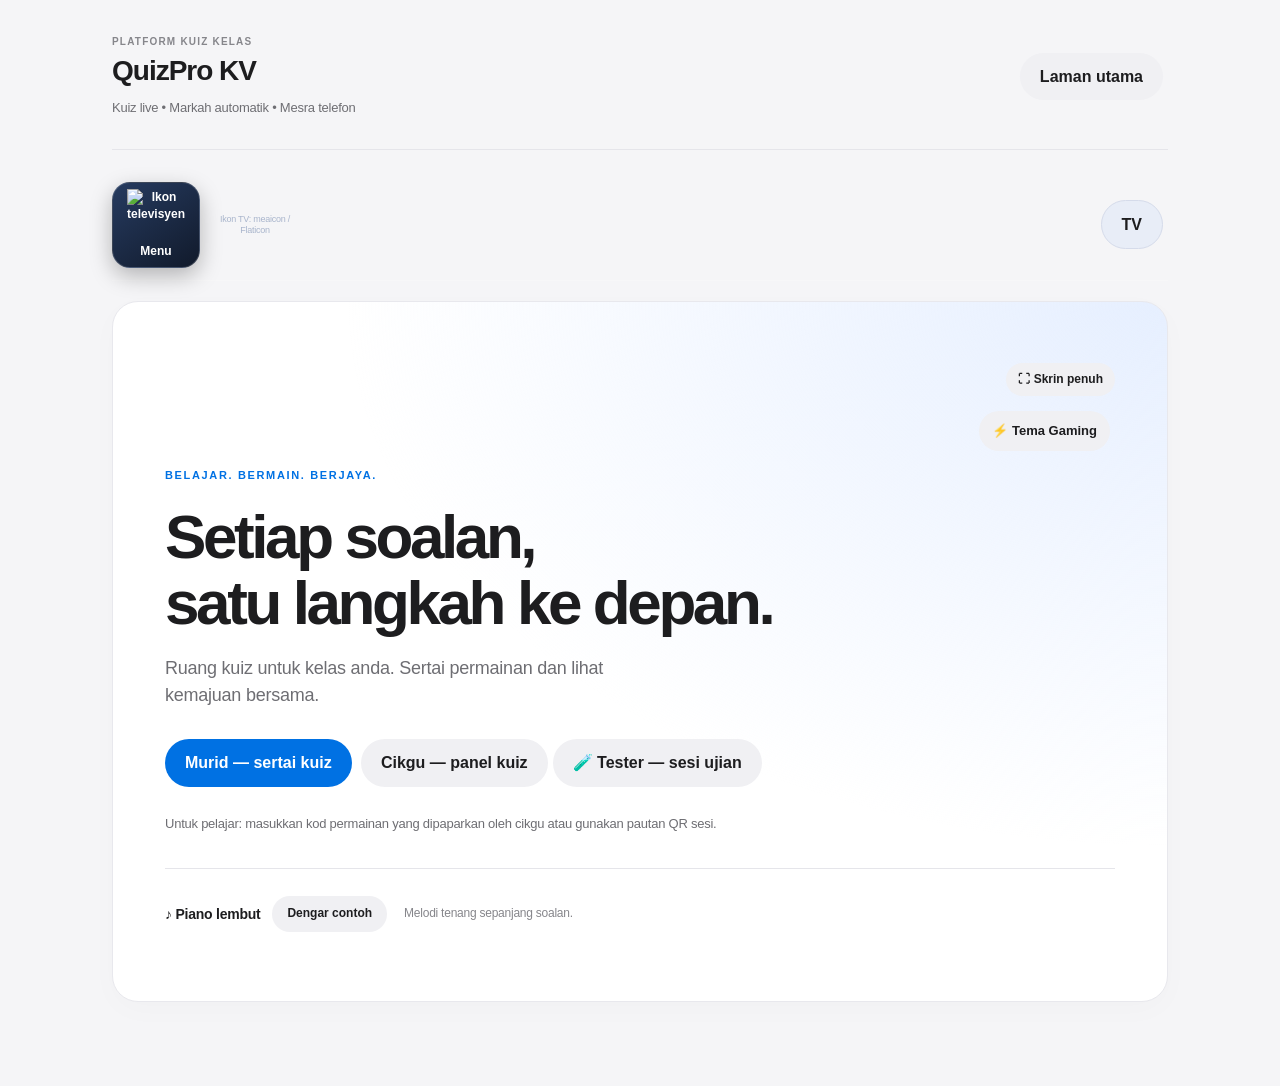
==== commit df62bd90: "Add files via upload" ====
--- a/index.html
+++ b/index.html
@@ -87,8 +87,6 @@
     <p class="welcome-intro">Ruang kuiz untuk kelas anda. Sertai permainan dan lihat kemajuan bersama.</p>
     <button onclick="showView('student')">Murid — sertai kuiz</button>
     <button class="secondary" onclick="showView('adminLogin')">Cikgu — panel kuiz</button><button class="secondary" onclick="location.href='gaming.html?view=tester'">🧪 Tester — sesi ujian</button>
-    <div class="piano-preview"><span>⚔️ Mode permainan ketiga</span><a class="secondary" href="arena.html" style="display:inline-block;text-decoration:none;margin:8px 0">Cuba Arena 3D (demo)</a><small>5 pasukan • joystick 360° • jawab betul untuk aktifkan skill</small></div>
-    <div class="piano-preview"><span>👨‍🍳 Mode permainan keempat</span><a class="secondary" href="masterchef.html" style="display:inline-block;text-decoration:none;margin:8px 0">Cuba MasterChef 3D (demo)</a><small>40 minit • 6 pusingan • 2–5 pasukan • Game PIN</small></div>
     <p class="muted">Untuk pelajar: masukkan kod permainan yang dipaparkan oleh cikgu atau gunakan pautan QR sesi.</p><div class="piano-preview"><span>♪ Piano lembut</span><button class="secondary" id="pianoPreview" onclick="previewPiano()">Dengar contoh</button><small>Melodi tenang sepanjang soalan.</small></div>
   </section>
 
@@ -180,7 +178,7 @@
     </div>
     <div class="card" id="attendanceCard"><h2>Kehadiran kuiz kelas</h2><p id="attendanceStatus" class="muted">Pilih kelas untuk melihat senarai.</p><div class="attendance-grid"><div><h3 id="presentHeading">Sudah masuk kuiz (0)</h3><div id="attendancePresent"></div></div><div><h3 id="absentHeading">Belum masuk (0)</h3><div id="attendanceAbsent"></div></div></div></div>
     <div class="card" id="sessionControlsCard"><h2>5. Sesi permainan</h2>
-      <label for="sessionGameplayMode">Mod permainan</label><select id="sessionGameplayMode"><option value="classic">Kuiz asal</option><option value="gaming">Gaming · 30 saat, cuba hingga betul</option><option value="arena">Arena 3D · lima pasukan</option><option value="masterchef">MasterChef 3D · 40 minit, 6 pusingan</option></select><label for="sessionOrderMode">Susunan soalan <small>· Pilih sebelum mula sesi baharu</small></label><select id="sessionOrderMode"><option value="fixed">Soalan tetap</option><option value="random">Soalan rawak — urutan setiap pelajar</option></select><div class="adminbar"><button onclick="startSession()">Mula sesi baharu</button><button onclick="launchQuestion()">Mula kuiz</button><button id="pauseResumeBtn" class="secondary" onclick="togglePause()" disabled>Pause</button><button id="nextQuestionBtn" class="secondary" onclick="nextQuestion()" disabled>Soalan seterusnya</button><button class="secondary" onclick="showLeaderboard()">Paparkan leaderboard</button><button class="danger" onclick="endSession()">Tamatkan sesi</button></div>
+      <label for="sessionGameplayMode">Mod permainan</label><select id="sessionGameplayMode"><option value="classic">Kuiz asal</option><option value="gaming">Gaming · 30 saat, cuba hingga betul</option></select><label for="sessionOrderMode">Susunan soalan <small>· Pilih sebelum mula sesi baharu</small></label><select id="sessionOrderMode"><option value="fixed">Soalan tetap</option><option value="random">Soalan rawak — urutan setiap pelajar</option></select><div class="adminbar"><button onclick="startSession()">Mula sesi baharu</button><button onclick="launchQuestion()">Mula kuiz</button><button id="pauseResumeBtn" class="secondary" onclick="togglePause()" disabled>Pause</button><button id="nextQuestionBtn" class="secondary" onclick="nextQuestion()" disabled>Soalan seterusnya</button><button class="secondary" onclick="showLeaderboard()">Paparkan leaderboard</button><button class="danger" onclick="endSession()">Tamatkan sesi</button></div>
       <div id="sessionPanel"><p class="muted">Mulakan sesi untuk jana kod dan QR.</p></div>
     </div>
     <div class="card">
@@ -323,27 +321,20 @@
 async function startSession() {
   try {
     if (!pin) throw new Error('Sila log masuk sebagai cikgu dahulu.');
-    const requestedMode=$('sessionGameplayMode').value;
     await call('adminSaveSettings', pin, {quizTitle:$('quizTitle').value, defaultSeconds:$('defaultSeconds').value, defaultPoints:$('defaultPoints').value, revealSeconds:$('revealSeconds').value, nextMode:$('nextMode').value});
-    // Arena uses the normal class roster/session grants and question controls;
-    // only its student landing page is different from the classic player.
-    const backendMode=['arena','masterchef'].includes(requestedMode)?'classic':requestedMode;
-    const res = await call('adminStartSession', pin, cloudClass, $('sessionOrderMode').value, backendMode); sessionCode = res.code; if(cloudData)cloudData.activeGameplayMode=requestedMode; sessionStorage.setItem('quizproSessionCode', sessionCode);sessionStorage.setItem('quizproSessionMode:'+sessionCode,requestedMode);
+    const res = await call('adminStartSession', pin, cloudClass, $('sessionOrderMode').value, $('sessionGameplayMode').value); sessionCode = res.code; if(cloudData)cloudData.activeGameplayMode=$('sessionGameplayMode').value; sessionStorage.setItem('quizproSessionCode', sessionCode);
     $('teacherLiveCard').classList.add('hidden');
     renderSession(res.status, routeUrl('student') + '&join=' + encodeURIComponent(res.code)); startAdminPolling(); await loadCloudDashboard(); notice('Sesi '+res.className+' sudah dibuat. Minta pelajar scan QR.');
   } catch(e) { notice(e.message, true); }
 }
 function renderSession(status, url) {
   const labels={waiting:'Menunggu pelajar',ready:'Sedia',question:'Sedang bermain',reveal:'Semakan jawapan',finished:'Sesi tamat',idle:'Tiada sesi'};
-  const liveMode=sessionStorage.getItem('quizproSessionMode:'+sessionCode)||cloudData?.activeGameplayMode;
-  if(liveMode==='gaming')url=new URL('gaming.html?join='+encodeURIComponent(sessionCode),location.href).href;
-  if(liveMode==='arena')url=new URL('arena.html?join='+encodeURIComponent(sessionCode),location.href).href;
-  if(liveMode==='masterchef')url=new URL('masterchef.html?join='+encodeURIComponent(sessionCode),location.href).href;
+  if(typeof cloudData!=='undefined'&&cloudData?.activeGameplayMode==='gaming')url=new URL('gaming.html?join='+encodeURIComponent(sessionCode),location.href).href;
   const active=!['finished','idle'].includes(status);
   const panel=$('sessionPanel'),key=JSON.stringify([sessionCode,status,url]);
   if(panel.dataset.sessionRender===key)return;
   panel.dataset.sessionRender=key;
-  panel.innerHTML = `<div class="session-summary"><div><span class="session-status">${esc(labels[status]||status)}</span><p class="session-code-label">Kod permainan</p><strong class="session-code">${esc(sessionCode)}</strong>${active?`<p><a href="${esc(url)}">Buka halaman pelajar ↗</a></p>${liveMode==='arena'?`<p><a href="arena-watch.html?watch=${encodeURIComponent(sessionCode)}">🎥 Pantau Arena · zum & fokus pemain ↗</a></p>`:''}${liveMode==='gaming'?`<p><a href="gaming.html?watch=${encodeURIComponent(sessionCode)}">🏁 Pantau perlumbaan dan Top 5 ↗</a></p>`:''}`:''}</div>${active?`<div class="session-qr"><img id="qr" width="520" height="520" alt="QR sesi kuiz" src="https://api.qrserver.com/v1/create-qr-code/?size=1000x1000&data=${encodeURIComponent(url)}"><small>Imbas untuk masuk</small></div>`:''}</div>`;
+  panel.innerHTML = `<div class="session-summary"><div><span class="session-status">${esc(labels[status]||status)}</span><p class="session-code-label">Kod permainan</p><strong class="session-code">${esc(sessionCode)}</strong>${active?`<p><a href="${esc(url)}">Buka halaman pelajar ↗</a></p>${cloudData?.activeGameplayMode==='gaming'?`<p><a href="gaming.html?watch=${encodeURIComponent(sessionCode)}">🏁 Pantau perlumbaan dan Top 5 ↗</a></p>`:''}`:''}</div>${active?`<div class="session-qr"><img id="qr" width="520" height="520" alt="QR sesi kuiz" src="https://api.qrserver.com/v1/create-qr-code/?size=1000x1000&data=${encodeURIComponent(url)}"><small>Imbas untuk masuk</small></div>`:''}</div>`;
 }
 async function launchQuestion() {
   try {
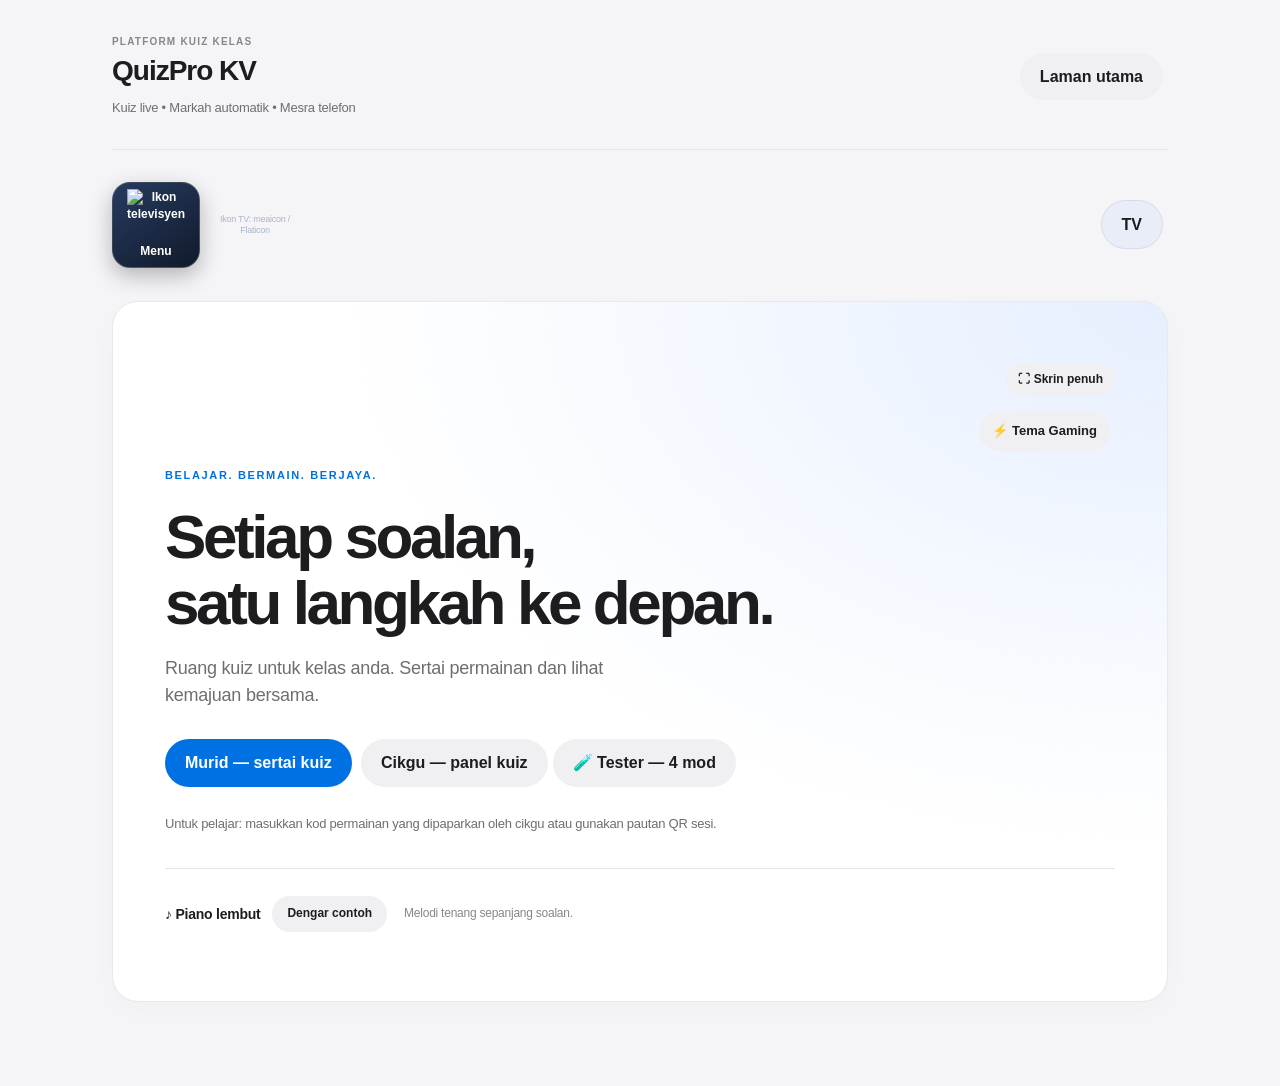
==== commit 3acd64d7: "Improve QuizPro game testers and arena load" ====
--- a/index.html
+++ b/index.html
@@ -1,932 +1,958 @@
-<!DOCTYPE html>
-<html lang="ms">
-<head>
-  <meta charset="utf-8">
-  <title>QuizPro KV</title>
-  <script src="images.js?v=20261028"></script>
-  <script src="config.js?v=7"></script>
-  <script src="firebase-live.js?v=tapclock20261101"></script>
-  <script src="api.js?v=studentjoin20261101"></script>
-  <base target="_top">
-  <meta name="viewport" content="width=device-width, initial-scale=1">
-  <script src="https://cdn.jsdelivr.net/npm/xlsx@0.18.5/dist/xlsx.full.min.js"></script>
-  <style>
-    :root{--ink:#14213d;--muted:#5e6d87;--blue:#2563eb;--pale:#eaf1ff;--line:#dce5f5;--green:#137a52;--red:#dc2626;--navy:#111b35}
-    *{box-sizing:border-box}body{margin:0;background:radial-gradient(circle at 10% 0,#dce9ff 0,transparent 35%),radial-gradient(circle at 90% 10%,#d9fff3 0,transparent 30%),#f4f7fc;color:var(--ink);font:16px/1.45 system-ui,-apple-system,Segoe UI,Roboto,sans-serif}
-    .wrap{max-width:980px;margin:auto;padding:18px}.brand{display:flex;justify-content:space-between;align-items:center;gap:12px;margin-bottom:18px}
-    h1{font-size:clamp(24px,4vw,34px);margin:0}h2{margin:0 0 12px;font-size:21px}p{margin:7px 0}.muted{color:var(--muted);font-size:14px}
-    .card{background:linear-gradient(145deg,#fff,#f9fbff);border:1px solid var(--line);border-radius:20px;padding:20px;margin:12px 0;box-shadow:0 12px 35px #1b315014}
-    .grid{display:grid;grid-template-columns:repeat(2,minmax(0,1fr));gap:12px}.full{grid-column:1/-1}
-    label{display:block;font-weight:650;margin:9px 0 5px}input,button{font:inherit}input[type=text],input[type=number],input[type=password],input[type=file]{width:100%;padding:11px 12px;border:1px solid #c9d3e2;border-radius:10px;background:#fff}
-    button{border:0;border-radius:12px;background:linear-gradient(135deg,#2563eb,#4f46e5);box-shadow:0 7px 16px #3157d52c;color:white;padding:11px 15px;font-weight:750;cursor:pointer;margin:5px 5px 5px 0;transition:transform .16s,box-shadow .16s}button:hover:not(:disabled){transform:translateY(-1px);box-shadow:0 10px 20px #3157d53d}button.secondary{background:#e8edf7;color:var(--ink);box-shadow:none}button.danger{background:linear-gradient(135deg,#ef4444,#b91c1c)}button:disabled{opacity:.45;cursor:not-allowed}
-    .pill{display:inline-block;background:var(--pale);color:var(--blue);padding:5px 10px;border-radius:99px;font-size:13px;font-weight:700}
-    .hidden{display:none!important}.status{padding:10px 12px;background:#eef8f3;border-radius:10px;color:var(--green);margin:10px 0}.error{background:#fff0ef;color:var(--red)}
-    .options{display:grid;grid-template-columns:repeat(2,minmax(0,1fr));gap:10px}.opt{background:#f7f9fd;color:var(--ink);border:1px solid var(--line);text-align:left;padding:16px;border-radius:12px;min-height:58px}.opt:active{transform:scale(.99)}
-    .big{font-size:clamp(20px,4vw,28px);font-weight:800}.timer{font-size:25px;font-weight:800;color:var(--blue)}table{width:100%;border-collapse:collapse}td,th{text-align:left;padding:9px;border-bottom:1px solid var(--line)}.tablewrap{overflow:auto}
-    img.questionImage{display:block;max-width:100%;max-height:320px;object-fit:contain;margin:12px auto;border-radius:12px}
-    #qr{width:180px;height:180px;object-fit:contain}.center{text-align:center}.adminbar{display:flex;gap:8px;flex-wrap:wrap}
-    .teacher-screen{background:#111827;color:#f8fafc;border-radius:16px;padding:18px;aspect-ratio:16/9;min-height:420px;overflow:auto}
-    .teacher-screen-head{font-size:clamp(22px,3vw,34px);font-weight:850;margin-bottom:14px}
-    .teacher-screen-grid{display:grid;grid-template-columns:minmax(0,1fr) minmax(220px,.95fr);gap:12px}
-    .teacher-question,.teacher-board{background:#273449;border-radius:14px;padding:14px;min-width:0}
-    .teacher-qtitle{font-size:clamp(20px,2.6vw,29px);font-weight:800;margin:10px 0 14px;line-height:1.25}
-    .teacher-choice{background:#3b4b62;border-radius:9px;padding:7px 10px;margin:8px 0;font-size:clamp(13px,1.5vw,17px)}
-    .teacher-countdown{width:66px;height:66px;border:5px solid #22c55e;border-radius:50%;display:grid;place-items:center;font-size:28px;margin:12px auto}
-    .teacher-board h3{font-size:22px;margin:8px 0 12px}.teacher-rank{display:flex;justify-content:space-between;gap:10px;margin:10px 0}.teacher-rank span:last-child{color:#86efac;font-weight:800}
-    .student-answer-grid{display:grid;grid-template-columns:repeat(2,minmax(0,1fr));gap:14px;margin-top:18px}
-    .student-finish-card{margin:18px 0;padding:26px 20px;text-align:center;color:#f8fbff;background:radial-gradient(ellipse at 50% 0,#294d83 0,transparent 60%),linear-gradient(145deg,#111827,#172943);border:1px solid #7da6dd55;border-radius:24px;box-shadow:0 16px 36px #101a2d26}.student-finish-card h1{font-size:clamp(28px,7vw,42px);margin:8px 0}.student-finish-card p{font-size:16px;line-height:1.5}.student-finish-stats{display:grid;grid-template-columns:repeat(2,minmax(0,1fr));gap:12px;margin-top:20px}.student-finish-stats>div{padding:16px 10px;background:#ffffff12;border:1px solid #ffffff24;border-radius:16px}.student-finish-stats strong{display:block;font-size:clamp(24px,7vw,36px);margin-top:6px}.student-finish-stats span{font-size:13px;color:#d7e4f8}
-    .student-letter{min-height:clamp(145px,24vh,220px)!important;font-size:clamp(42px,9vw,76px)!important;font-weight:900!important;text-align:center!important;display:grid;place-items:center;padding:12px!important;color:#fff!important;border:2px solid #ffffff55!important;border-radius:18px!important;box-shadow:inset 0 1px #ffffff2a,0 12px 22px #17243a25!important}.student-letter.choice-A{background:linear-gradient(145deg,#fb2b50,#dc123d)!important}.student-letter.choice-B{background:linear-gradient(145deg,#2584ef,#1461cf)!important}.student-letter.choice-C{background:linear-gradient(145deg,#f7bb08,#dc9200)!important}.student-letter.choice-D{background:linear-gradient(145deg,#20a516,#11790d)!important}.student-letter.selected{background:linear-gradient(145deg,#242424,#000)!important;border-color:#cbd5e1!important;box-shadow:0 0 0 5px #00000035,0 14px 25px #0000003d!important}.student-letter.correct{background:linear-gradient(145deg,#ffb020,#f06d00)!important;border-color:#ffedd5!important;box-shadow:0 0 0 5px #fb923c44,0 14px 25px #f973163d!important}.student-letter.expired{background:linear-gradient(145deg,#ef4444,#b91c1c)!important;border-color:#fecaca!important}.student-letter:disabled{opacity:1!important}
-    body.projector-mode{overflow:hidden}.projector-mode .wrap{max-width:none;padding:0}.projector-mode .wrap>.brand{display:none}.projector-page{height:100vh;min-height:100vh;overflow:hidden;background:#111827;color:#f8fafc;padding:18px}.projector-toolbar{display:flex;justify-content:space-between;align-items:center;gap:12px;margin-bottom:14px}.projector-toolbar button{background:#e8edf7;color:var(--ink)}.projector-screen{max-width:1500px;margin:auto}.projector-title{font-size:clamp(28px,4vw,48px);font-weight:900;margin:0 0 14px}.projector-grid{display:grid;grid-template-columns:minmax(0,1.6fr) minmax(280px,.8fr);gap:16px}.projector-question,.projector-board{background:#273449;border-radius:18px;padding:clamp(18px,3vw,34px)}.projector-question-text{font-size:clamp(26px,3.5vw,54px);font-weight:850;line-height:1.2;margin:14px 0}.projector-choice{background:#3b4b62;border:3px solid transparent;border-radius:12px;padding:12px 16px;margin:11px 0;font-size:clamp(18px,2vw,31px)}.projector-choice.correct{border-color:#4ade80;background:#14532d}.projector-timer{font-size:clamp(20px,2.4vw,34px);font-weight:900;color:#f8fafc;text-align:center;margin:10px 0 5px}.projector-timer-track{height:clamp(16px,2.2vh,24px);width:100%;background:#475569;border-radius:999px;overflow:hidden;box-shadow:inset 0 2px 5px #0005;margin:8px 0 14px}.projector-timer-bar{height:100%;width:100%;border-radius:999px;background:#22c55e;transition:width .18s linear,background .18s linear}.projector-board h2{font-size:clamp(22px,2vw,34px)}.projector-rank{display:flex;justify-content:space-between;gap:12px;padding:11px 0;border-bottom:1px solid #40516a;font-size:clamp(17px,1.6vw,25px)}.projector-rank b:last-child{color:#86efac}.projector-empty{min-height:60vh;display:grid;place-items:center;text-align:center;font-size:clamp(28px,5vw,64px);font-weight:850}.projector-image{display:block;max-width:100%;max-height:300px;object-fit:contain;margin:14px auto;border-radius:12px}
-    .projector-grid{display:block}.projector-question{background:linear-gradient(135deg,#532b8a,#7c3aed 54%,#4f1d95);box-shadow:0 20px 55px #0000003d}.projector-question .pill{background:#fff;color:#38275b;font-weight:850}.projector-choice{display:flex;align-items:center;gap:15px;color:#fff;font-weight:800;border:0;min-height:64px;box-shadow:inset 0 1px #ffffff28}.projector-choice.choice-A{background:linear-gradient(135deg,#fb2b50,#dc123d)}.projector-choice.choice-B{background:linear-gradient(135deg,#2584ef,#1461cf)}.projector-choice.choice-C{background:linear-gradient(135deg,#f7bb08,#dc9200)}.projector-choice.choice-D{background:linear-gradient(135deg,#20a516,#11790d)}.projector-choice.correct{outline:5px solid #fff;outline-offset:2px;background:linear-gradient(135deg,#ffb020,#f06d00)}.projector-symbol{display:inline-grid;place-items:center;width:38px;min-width:38px;font-size:32px;color:#fff}.projector-image-frame{display:grid;place-items:center;max-width:min(560px,100%);margin:16px auto;padding:10px;background:#fff;border-radius:12px;box-shadow:0 12px 24px #00000028}.projector-image-frame .projector-image{margin:0}.teacher-symbol{display:inline-block;min-width:28px;font-size:20px;color:#f8fafc}
-    .timer-green{color:#22c55e!important;border-color:#22c55e!important}.timer-yellow{color:#eab308!important;border-color:#eab308!important}.timer-orange{color:#f97316!important;border-color:#f97316!important}.timer-red{color:#ef4444!important;border-color:#ef4444!important;animation:timerPulse .65s infinite alternate}@keyframes timerPulse{from{filter:brightness(1)}to{filter:brightness(1.7)}}
-    .teacher-controls{display:flex;gap:8px;flex-wrap:wrap;margin:10px 0}.teacher-controls button{margin:0}.teacher-choice.choice-A{background:linear-gradient(135deg,#fb2b50,#dc123d)}.teacher-choice.choice-B{background:linear-gradient(135deg,#2584ef,#1461cf)}.teacher-choice.choice-C{background:linear-gradient(135deg,#f7bb08,#dc9200)}.teacher-choice.choice-D{background:linear-gradient(135deg,#20a516,#11790d)}.teacher-screen{overflow:hidden}.projector-page{padding:clamp(8px,1.4vw,18px)}.projector-question{padding:clamp(10px,1.8vw,28px)}.projector-question-text{font-size:clamp(22px,3vw,46px);margin:8px 0}.projector-choice{min-height:clamp(44px,7vh,64px);margin:clamp(5px,0.8vh,10px) 0;padding:clamp(8px,1vw,14px)}.projector-image{max-height:20vh}.projector-image-frame{margin:8px auto}
-    @media(max-width:600px){.wrap{padding:10px}.card{padding:15px}.grid,.options{grid-template-columns:1fr}.brand{align-items:flex-start;flex-direction:column}.teacher-screen{aspect-ratio:auto;min-height:0}.teacher-screen-grid{grid-template-columns:1fr}.student-answer-grid{gap:10px}.student-letter{min-height:clamp(125px,20vh,175px)!important}}
-  .cloud-workspace{background:linear-gradient(135deg,#102647,#233d70 64%,#205b74);color:white;border:0;padding:26px}.cloud-head,.cloud-section-head{display:flex;justify-content:space-between;align-items:center;gap:16px}.cloud-head h2{font-size:28px;margin:6px 0}.cloud-head p{color:#cbdaf3;font-size:14px;max-width:580px}.cloud-head a{color:#d6f4ff;white-space:nowrap;font-size:14px}.cloud-eyebrow{font-size:11px;font-weight:850;letter-spacing:.13em;color:#5672a2}.cloud-workspace .cloud-eyebrow{color:#8ce3e7}.class-cards{display:grid;grid-template-columns:1fr 1fr;gap:14px;margin:22px 0 12px}.class-tile{margin:0;background:#ffffff0d;border:1px solid #ffffff38;box-shadow:none;text-align:left;padding:20px;color:white}.class-tile span,.class-tile strong,.class-tile small{display:block}.class-tile span{font-size:11px;letter-spacing:.13em;color:#bdd0ef}.class-tile strong{font-size:27px;margin:7px 0}.class-tile small{font-size:12px;font-weight:500;color:#d5e3fb}.class-tile.active{border-color:#67e8d8;background:#38c5b424;box-shadow:0 0 0 2px #56dbcb33}.cloud-workspace .muted{color:#c2d2ed}.cloud-tabs{display:flex;flex-wrap:wrap;gap:6px}.cloud-workspace .status{background:#ffffff10;color:#d5f8ee;border:1px solid #ffffff22}.cloud-workspace .status.error{background:#7f1d1d;color:#fee2e2}.cloud-save{display:flex;gap:12px;align-items:flex-end;margin:16px 0}.cloud-save>div{flex:1}.cloud-save button{margin:0 0 0 4px}.quiz-item{display:flex;gap:16px;justify-content:space-between;align-items:center;padding:15px 0;border-bottom:1px solid var(--line)}.quiz-item p{margin:5px 0 0}.quiz-item button{white-space:nowrap}.cloud-empty{padding:22px;border:1px dashed #c8d7ea;background:#f4f8fd;border-radius:12px;margin:14px 0;color:var(--muted);font-size:14px}.cloud-stats{display:grid;grid-template-columns:repeat(3,1fr);gap:12px;margin:18px 0}.cloud-stats>div{padding:17px;border-radius:12px;background:#eef4fd}.cloud-stats strong{display:block;font-size:28px;color:#234f94}.cloud-stats span{font-size:12px;color:var(--muted)}.roster-chips{display:flex;gap:8px;flex-wrap:wrap;padding:14px 0}.roster-chips span{padding:7px 12px;border-radius:20px;background:#edf3fc;font-size:13px}.history-detail{border:1px solid #c8d7ec;padding:18px;border-radius:14px;background:#f8fbff;margin:16px 0}details{margin-top:16px}summary{cursor:pointer;font-weight:650}.cloud-section-head h2{margin-top:6px}#cloudExportResult{margin:10px 0;font-size:14px}@media(max-width:600px){.cloud-head,.cloud-section-head,.cloud-save{align-items:flex-start;flex-direction:column}.class-tile{padding:15px}.class-tile strong{font-size:22px}.cloud-stats{gap:6px}.cloud-stats>div{padding:12px}.quiz-item{align-items:flex-start;flex-direction:column}.cloud-save{gap:10px}.cloud-save>div{width:100%}}
-.cloud-head>div,.cloud-save>div{min-width:0}.cloud-save input{min-width:0}@media(max-width:760px){.cloud-head,.cloud-section-head,.cloud-save{align-items:flex-start;flex-direction:column}.cloud-save>div{width:100%}.cloud-tabs button{font-size:13px}}
-.teacher-screen{width:100%;max-width:100%;min-width:0}@media(max-width:760px){.teacher-screen{aspect-ratio:auto;min-height:0}}
-
-
-.quiz-image{margin:12px auto;text-align:center;max-width:100%}.quiz-image img{display:block;max-width:100%;height:auto;object-fit:contain;margin:auto;border-radius:10px;background:#fff}.quiz-image img[hidden]{display:none}.quiz-image-projector img{max-height:24vh}.quiz-image-teacher img{max-height:260px}.quiz-image-bank{width:130px;min-width:100px;margin:0}.quiz-image-bank img{max-height:90px;max-width:130px}.quiz-image-link{display:inline-block;font-size:12px;margin-top:5px;color:#93c5fd}.quiz-image-bank .quiz-image-link{color:#2563eb}.quiz-image-error{font-size:13px;line-height:1.4;background:#fff3d1;color:#704900;padding:8px;border-radius:8px;margin:6px 0}.teacher-screen{aspect-ratio:auto;min-height:0;overflow:visible}.projector-page{overflow-y:auto}
-
-.attendance-grid{display:grid;grid-template-columns:1fr 1fr;gap:20px}.attendance-grid table{font-size:13px}.attendance-grid h3{padding:12px;border-radius:10px;background:#eef2ff}#presentHeading{color:#087443;background:#e8f7ef}#absentHeading{color:#9a5900;background:#fff5df}#attendanceCard{margin:24px 0}#rosterLookupStatus{display:block;margin-top:6px;color:#42516b}@media(max-width:700px){.attendance-grid{grid-template-columns:1fr}}
-.reset-panel{margin:24px 0;padding:16px;border:1px solid #fecaca;border-radius:14px;background:#fffafa}.reset-panel h3{margin-top:0}.delete-history-btn{font-size:13px;padding:8px 12px}
-</style>
-<link rel="stylesheet" href="fullscreen.css?v=20261028a">
-<link rel="stylesheet" href="race.css?v=20261028a">
-<script src="metrics.js?v=top3average20261103"></script>
-<script src="race-render.js?v=20261028b"></script>
-<link rel="stylesheet" href="metrics.css?v=20261028b">
-<script src="answer-controls.js?v=personalorder20261104"></script>
-<link rel="stylesheet" href="apple-theme.css?v=fullscreencontrast20261101">
-<script src="piano.js?v=20261028a"></script>
-<script src="classroom-core.js?v=podium520261105"></script><link rel="stylesheet" href="classroom.css?v=20261029a">
-<link rel="stylesheet" href="minimal.css?v=20261029c">
-<style id="correct-answer-purple">
-body .student-letter.correct,body .projector-choice.correct,body .teacher-choice.correct{background:#7c3aed!important;color:#fff!important;border-color:#ddd6fe!important;outline-color:#7c3aed!important;box-shadow:0 0 0 4px #7c3aed33!important}
-</style>
-<style>
-#sessionControlsCard .adminbar{display:flex;flex-wrap:wrap;gap:8px;margin:16px 0}
-#sessionControlsCard select{max-width:360px}
-.session-summary{display:flex;align-items:center;justify-content:space-between;gap:24px;padding:clamp(16px,4vw,28px);border:1px solid var(--line,#ddd);border-radius:20px;background:var(--surface,#f5f5f7)}
-.session-status{display:inline-block;background:#e7efff;color:#16447e;font-weight:700;border-radius:999px;padding:6px 12px}
-.session-code-label{margin:16px 0 2px}.session-code{font-size:clamp(32px,7vw,56px);font-variant-numeric:tabular-nums;letter-spacing:.08em}
-.session-qr{background:white;color:#202124;border-radius:14px;padding:12px;text-align:center}.session-qr img,.session-qr small{display:block}.session-qr small{margin-top:6px}.session-qr img{width:min(320px,68vw);height:auto;aspect-ratio:1}#sessionControlsCard:fullscreen .session-qr img{width:min(62vh,72vw,640px)}
-body.apple-tv-mode .session-summary{background:#19243a}
-@media(max-width:530px){.session-summary{flex-wrap:wrap;gap:14px}}
-</style></head>
-<body>
-<div class="wrap">
-  <header class="brand">
-    <div><div class="pill">PLATFORM KUIZ KELAS</div><h1 id="appTitle">QuizPro KV</h1><p class="muted">Kuiz live • Markah automatik • Mesra telefon</p></div>
-    <button class="secondary" onclick="showView('home')">Laman utama</button>
-  </header>
-  <div id="notice" class="hidden"></div>
-
-  <section id="homeView" class="card">
-    <div class="quiz-theme-controls"><button type="button" class="secondary quiz-theme-toggle" data-quiz-theme aria-pressed="false">⚡ Tema Gaming</button></div><div class="welcome-eyebrow">BELAJAR. BERMAIN. BERJAYA.</div><h2>Setiap soalan,<br>satu langkah ke depan.</h2>
-    <p class="welcome-intro">Ruang kuiz untuk kelas anda. Sertai permainan dan lihat kemajuan bersama.</p>
-    <button onclick="showView('student')">Murid — sertai kuiz</button>
-    <button class="secondary" onclick="showView('adminLogin')">Cikgu — panel kuiz</button><button class="secondary" onclick="location.href='gaming.html?view=tester'">🧪 Tester — sesi ujian</button>
-    <p class="muted">Untuk pelajar: masukkan kod permainan yang dipaparkan oleh cikgu atau gunakan pautan QR sesi.</p><div class="piano-preview"><span>♪ Piano lembut</span><button class="secondary" id="pianoPreview" onclick="previewPiano()">Dengar contoh</button><small>Melodi tenang sepanjang soalan.</small></div>
-  </section>
-
-  <section id="studentView" class="card hidden">
-    <h2>Sertai permainan</h2><div class="quiz-theme-controls"><button type="button" class="secondary quiz-theme-toggle" data-quiz-theme aria-pressed="false">⚡ Tema Gaming</button></div>
-    <div class="grid">
-      <div><label for="joinCode">Kod permainan</label><input id="joinCode" type="text" inputmode="numeric" maxlength="6" placeholder="Contoh: 123456"></div>
-<div><label for="studentId">Nombor Kad Pengenalan (12 digit)</label><input id="studentId" type="text" inputmode="numeric" autocomplete="off" maxlength="12" pattern="[0-9]{12}" placeholder="Contoh: 000000000000"></div>
-<div class="full"><label for="studentName">Nama penuh (automatik)</label><input id="studentName" readonly aria-readonly="true" type="text" maxlength="80" placeholder="Nama akan dipaparkan selepas IC disemak"><small id="rosterLookupStatus" aria-live="polite"></small></div>
-      
-      
-    </div>
-    <button onclick="joinGame()">Daftar dan masuk</button><button class="secondary" onclick="showView('home')">Kembali</button>
-  </section>
-
-  <section id="playerView" class="card hidden">
-    <div class="brand"><div><div class="pill" id="playerState">MENUNGGU</div><h2 id="playerHeading">Hai!</h2></div><div class="center"><div class="muted">Jumlah markah</div><div class="big" id="playerPoints">0</div><button id="playerMusicToggle" class="secondary" onclick="toggleSuspenseMusic('player')">Piano: ON selepas sertai</button></div></div>
-    <div class="quiz-theme-controls"><button type="button" class="secondary quiz-theme-toggle" data-quiz-theme aria-pressed="false">⚡ Tema Gaming</button></div><div id="playerAnswerStats" aria-live="polite"></div><div id="playerContent"><p>Cikgu akan memulakan soalan. Sila tunggu.</p></div>
-  </section>
-
-  <section id="projectorView" class="projector-page hidden">
-    <div class="projector-toolbar"><span class="pill">PAPARAN CIKGU</span><div><button id="soundToggle" class="secondary" onclick="toggleSuspenseMusic('projector')">Piano: OFF</button><button id="projectorPauseBtn" class="secondary hidden" onclick="togglePauseProjector()">Pause</button><button id="projectorNextBtn" class="secondary hidden" onclick="nextQuestionProjector()">Soalan seterusnya</button><button onclick="goToRoute('menu')">Menu utama</button></div></div>
-    <div id="projectorContent" class="projector-screen"><div class="projector-empty">Memuatkan paparan kuiz…</div></div>
-  </section>
-
-  <section id="adminLoginView" class="card hidden">
-    <h2>Log masuk cikgu</h2><label for="adminPin">PIN pentadbir</label><input id="adminPin" type="password" placeholder="Masukkan PIN pentadbir">
-    <button onclick="adminLogin()">Log masuk</button>
-  </section>
-
-  <section id="adminView" class="hidden">
-<div id="cloudWorkspace" class="card cloud-workspace">
-  <div class="cloud-head"><div><span class="cloud-eyebrow">RUANG KELAS SAYA</span><h2 id="selectedClassLabel">Pilih kelas untuk bermula</h2><p>Pelajar dikenali semula melalui nombor pengenalan. Rekod kuiz kekal mengikut kelas.</p></div><a id="cloudDriveLink" target="_blank" rel="noopener">☁ Rekod Google Sheets</a></div>
-  <div id="classCards" class="class-cards"></div>
-  <p id="activeCloudSession" class="muted"></p>
-  <div class="cloud-tabs"><button class="secondary" onclick="document.getElementById('cloudLibrary').scrollIntoView({behavior:'smooth'})">Perpustakaan kuiz</button><button class="secondary" onclick="document.getElementById('cloudResults').scrollIntoView({behavior:'smooth'})">Markah & sejarah</button><button class="secondary" onclick="refreshCloud()">↻ Muat semula rekod</button></div>
-  <div id="cloudStatus" class="status">Pilih kelas, pilih set kuiz, kemudian mulakan sesi.</div>
-</div>
-<div id="cloudLibrary" class="card">
-  <div class="cloud-section-head"><div><span class="cloud-eyebrow">GUNA SEMULA TANPA IMPORT BERULANG</span><h2>Perpustakaan kuiz</h2></div><span class="pill">Tersimpan di cloud</span></div>
-  <p id="loadedQuizLabel" class="muted"></p>
-  <div class="cloud-save"><div><label for="libraryTitle">Nama set kuiz</label><input id="libraryTitle" type="text" maxlength="120" placeholder="Contoh: Bab 1 — Asas Komputer"></div><button class="cloud-action" onclick="saveLibraryQuiz()">Simpan sebagai set kuiz</button></div>
-  <p class="muted">Import Excel melalui bahagian “Import soalan Excel”, kemudian simpan set di sini. Set tersimpan boleh digunakan untuk kedua-dua kelas. Simpan semula menghasilkan salinan baharu.</p>
-  <div id="libraryList"></div>
-</div>
-<div id="cloudResults" class="card">
-  <span class="cloud-eyebrow">PRESTASI KELAS</span><h2>Markah terkumpul & sejarah sesi</h2>
-  <div class="cloud-stats"><div><strong id="classRosterCount">—</strong><span>Pelajar berdaftar</span></div><div><strong id="classQuizCount">—</strong><span>Sesi tamat</span></div><div><strong>Σ</strong><span>Jumlah semua kuiz</span></div></div>
-  <p class="muted">Setiap sesi yang tamat menyumbang sekali kepada jumlah. Ulangan kuiz dalam sesi baharu turut dikira. Markah dua kelas diasingkan.</p>
-  <div id="classRanking"><p class="muted">Pilih kelas untuk melihat markah.</p></div>
-  <button class="cloud-action secondary" onclick="exportCloudClass()">Simpan laporan kelas ke Drive</button><div id="cloudExportResult"></div>
-  <details><summary>Senarai pelajar kelas</summary><div id="classRoster"></div><div class="photo-controls"><button class="secondary" id="loadStudentPhotos" type="button">Gambar pelajar</button>
- <form id="studentPhotoForm" hidden><label for="studentPhotoPerson">Nama pelajar</label><select id="studentPhotoPerson" required></select>
- <label for="studentPhotoFile">Pilih gambar</label><input type="file" accept="image/*" id="studentPhotoFile" required>
- <button type="submit">Simpan gambar</button></form><p id="studentPhotoStatus" role="status"></p></div></details>
-  <div class="reset-panel"><h3>Urus sejarah & markah</h3><p class="muted">Padam sesi akan membuang sumbangannya daripada markah terkumpul. Reset kelas mengosongkan sejarah dan markah kelas tersebut. Tamatkan sesi aktif dahulu.</p><button class="danger reset-action" onclick="resetSelectedClass()">Reset sejarah & markah kelas dipilih</button><button class="danger reset-action" onclick="resetAllClasses()">Reset semua kelas</button><button id="restoreRecordsBtn" class="secondary reset-action" onclick="restoreLastRecords()" disabled>Pulihkan pemadaman terakhir</button><p id="resetStatus" class="muted" aria-live="polite"></p></div><h3>Sejarah kuiz</h3><div id="historyList"></div><div id="sessionHistoryDetail"></div><div id="legacyHistory"></div>
-</div>
-
-    <div class="card">
-      <h2>1. Tetapan kuiz</h2>
-      <div class="grid">
-        <div class="full"><label for="quizTitle">Nama kuiz</label><input id="quizTitle" type="text" value="Kuiz Kelas"></div>
-        <div><label for="defaultSeconds">Masa setiap soalan (saat)</label><input id="defaultSeconds" type="number" min="5" max="600" value="30"></div>
-        <div><label for="defaultPoints">Markah maksimum setiap soalan</label><input id="defaultPoints" type="number" min="1" max="100" value="5"></div>
-        <div><label for="revealSeconds">Jumlah Reveal + countdown (saat)</label><input id="revealSeconds" type="number" min="2" max="120" step="1" value="10"><small id="revealSecondsHelp" class="muted">Dibahagi dua sama rata: separuh masa paparan jawapan, separuh masa countdown sebelum soalan seterusnya.</small></div>
-        <div><label for="nextMode">Soalan seterusnya</label><select id="nextMode" style="width:100%;padding:11px 12px;border:1px solid #c9d3e2;border-radius:10px;background:#fff"><option value="auto">Automatik selepas masa keputusan</option><option value="manual">Manual — cikgu tekan seterusnya</option></select></div>
-      </div>
-            <p class="muted">Markah betul: markah penuh dalam ⅓ masa pertama, kemudian turun sama rata hingga minimum 1 sebelum masa tamat. Jawapan salah atau tidak dihantar: 0.</p>
-      <button onclick="saveSettings()">Simpan tetapan</button>
-    </div>
-    <div class="card">
-      <h2>2. Import soalan Excel</h2>
-      <p class="muted">Fail .xlsx atau .xls. Tajuk lajur yang diterima: No, Soalan, A, B, C, D, Jawapan dan Gambar. Jawapan mesti A/B/C/D. Masa dan markah ditetapkan di panel tetapan kuiz dan mengatasi nilai dalam Excel.</p>
-      <label for="excelFile">Pilih fail Excel</label><input id="excelFile" type="file" accept=".xlsx,.xls,.csv">
-      <button onclick="importExcel()">Import soalan</button>
-      <div id="importSummary" class="muted"></div>
-    </div>
-    <div class="card">
-      <h2>3. Gambar soalan</h2>
-      <p class="muted">Pilih gambar satu demi satu untuk dimuat naik ke Google Drive. Salin URL yang terhasil ke lajur Gambar bagi soalan berkaitan. Untuk gambar yang sudah berada di Drive, pastikan akses pautan dibenarkan.</p>
-      <label for="imageFile">Pilih gambar</label><input id="imageFile" type="file" accept="image/*">
-      <button onclick="uploadImage()">Muat naik gambar</button>
-      <div id="imageResult" class="muted"></div>
-    </div>
-    <div class="card">
-      <div class="row-head" style="display:flex;align-items:center;justify-content:space-between;gap:12px;flex-wrap:wrap"><h2 style="margin:0">4. Bank soalan</h2><button id="toggleQuestionBankBtn" class="secondary" type="button" onclick="toggleQuestionBank()">Sembunyikan soalan</button></div>
-      <div id="questionBankBody"><div id="questionTable" class="tablewrap muted">Log masuk untuk melihat soalan.</div>
-      <p class="muted">Masa dan markah maksimum di panel Tetapan kuiz digunakan untuk semua soalan. Nilai Masa/Markah dalam Excel diabaikan untuk sesi baharu.</p></div>
-    </div>
-    <div class="card" id="attendanceCard"><h2>Kehadiran kuiz kelas</h2><p id="attendanceStatus" class="muted">Pilih kelas untuk melihat senarai.</p><div class="attendance-grid"><div><h3 id="presentHeading">Sudah masuk kuiz (0)</h3><div id="attendancePresent"></div></div><div><h3 id="absentHeading">Belum masuk (0)</h3><div id="attendanceAbsent"></div></div></div></div>
-    <div class="card" id="sessionControlsCard"><h2>5. Sesi permainan</h2>
-      <label for="sessionGameplayMode">Mod permainan</label><select id="sessionGameplayMode"><option value="classic">Kuiz asal</option><option value="gaming">Gaming · 30 saat, cuba hingga betul</option></select><label for="sessionOrderMode">Susunan soalan <small>· Pilih sebelum mula sesi baharu</small></label><select id="sessionOrderMode"><option value="fixed">Soalan tetap</option><option value="random">Soalan rawak — urutan setiap pelajar</option></select><div class="adminbar"><button onclick="startSession()">Mula sesi baharu</button><button onclick="launchQuestion()">Mula kuiz</button><button id="pauseResumeBtn" class="secondary" onclick="togglePause()" disabled>Pause</button><button id="nextQuestionBtn" class="secondary" onclick="nextQuestion()" disabled>Soalan seterusnya</button><button class="secondary" onclick="showLeaderboard()">Paparkan leaderboard</button><button class="danger" onclick="endSession()">Tamatkan sesi</button></div>
-      <div id="sessionPanel"><p class="muted">Mulakan sesi untuk jana kod dan QR.</p></div>
-    </div>
-    <div class="card">
-      <h2>6. Keputusan selepas tamat</h2><p class="muted">Markah diproses sekali apabila kuiz tamat. Sesi baharu: 3 jawapan betul terpantas setiap soalan mendapat bonus +3, +2 dan +1 mengikut urutan diterima server. Bonus +10 untuk semua jawapan betul, atau untuk markah tertinggi jika tiada yang betul semua. Purata masa meliputi soalan yang dijawab sahaja.</p><button class="secondary" onclick="refreshLeaderboard()">Kemas kini ranking</button> <button onclick="createAnalysisSpreadsheet()">Bina Spreadsheet Analisis</button><div id="analysisSpreadsheetLink" class="status"></div><div id="leaderboardPanel" class="tablewrap"></div>
-    </div>
-    <div id="teacherLiveCard" class="card hidden">
-      <h2>7. Paparan projector — untuk pelajar</h2>
-      <div id="teacherLivePanel"><p class="muted">Paparan soalan akan aktif apabila kuiz dimulakan.</p></div>
-    </div>
-  </section>
-</div>
-<script>
-const $ = id => document.getElementById(id);
-let pin = sessionStorage.getItem('quizproPin') || '', sessionCode = sessionStorage.getItem('quizproSessionCode') || '', playerId = '', playerName = '', poller = null, adminPoller = null, lastPlayerStatus = '', currentPlayerQuestion = 0;
-let playerCountdownTimer = null, playerTimerStartedAt = 0, playerTimerEndsAt = 0, playerTimerPhase = '', playerTimerQuestion = 0, selectedChoice = '', playerTimerPaused = false, playerPausedRemainingMs = 0, playerTimerTotal = 30;
-let projectorCountdownTimer = null, projectorTimerEndsAt = 0, projectorTimerPaused = false, projectorPausedRemainingMs = 0, projectorTimerTotal = 30, projectorMusicActive = false;
-const musicEngines = { projector:{enabled:false,context:null,lastTick:0}, player:{enabled:false,context:null,lastTick:0} };
-let lastProjectorReadyQuestion = 0, lastPlayerVibrationSecond = null, playerVibrationFinished = false;
-let previewActivationTimer = null, previewActivationQuestion = 0;
-const params = new URLSearchParams(location.search);
-const INITIAL_ROUTE = params.get('view') || params.get('route') || params.get('mode') || 'menu';
-
-function showView(name) {
-  if (name === 'projector') name = 'home';
-  ['home','student','player','projector','adminLogin','admin'].forEach(v => $(v+'View').classList.toggle('hidden', v !== name));
-  document.body.classList.toggle('projector-mode', name === 'projector');
-  document.body.classList.toggle('phone-minimal', name === 'player');
-  document.getElementById('resumeCard')?.classList.toggle('hidden',!['home','student'].includes(name));
-  clearNotice();
-}
-function routeUrl(route) {
-  const url = new URL(location.href);
-  url.search = '';
-  url.searchParams.set('view', route);
-  return url.toString();
-}
-function goToRoute(route) { location.assign(routeUrl(route)); }
-function goToProjector() { goToRoute('projector'); }
-function applyInitialRoute() {
-  if (params.get('join')) { $('joinCode').value = params.get('join'); showView('student'); return; }
-  if (INITIAL_ROUTE === 'projector') { showView('home'); return; }
-  if (INITIAL_ROUTE === 'admin') { showView('adminLogin'); return; }
-  if (INITIAL_ROUTE === 'student') { showView('student'); return; }
-  showView('home');
-}
-function notice(msg, bad=false) {
-  $('notice').className = 'status' + (bad ? ' error' : '');
-  $('notice').textContent = msg; $('notice').classList.remove('hidden');
-}
-function clearNotice(){ $('notice').classList.add('hidden'); }
-async function adminLogin() {
-  try {
-    pin = $('adminPin').value;
-    await call('adminLogin', pin);
-    sessionStorage.setItem('quizproPin', pin);
-    showView('admin'); await call('adminRepairIdentity',pin); await loadAdminData(); await loadCloudDashboard(); startAdminPolling(); notice('Log masuk berjaya.');
-  } catch(e) { notice(e.message, true); }
-}
-async function loadAdminData() {
-  try {
-    const data = await call('adminGetData', pin);
-    $('quizTitle').value = data.settings.quizTitle || 'Kuiz Kelas';
-    $('defaultSeconds').value = data.settings.defaultSeconds || 30;
-    $('defaultPoints').value = data.settings.defaultPoints || 5;
-    $('revealSeconds').value = data.settings.revealSeconds || 15;
-    $('nextMode').value = data.settings.nextMode || 'auto';
-    renderQuestions(data.questions);
-    if (data.settings.sessionCode) {
-      sessionCode = String(data.settings.sessionCode);
-      renderSession(data.settings.sessionStatus, routeUrl('student') + '&join=' + encodeURIComponent(sessionCode));
-      $('teacherLiveCard').classList.toggle('hidden', String(data.settings.sessionStatus) === 'waiting');
-    }
-  } catch(e) { notice(e.message, true); }
-}
-
-function toggleQuestionBank() {
-  const body = $('questionBankBody'), btn = $('toggleQuestionBankBtn');
-  if (!body || !btn) return;
-  const willHide = !body.classList.contains('hidden');
-  body.classList.toggle('hidden', willHide);
-  btn.textContent = willHide ? 'Paparkan soalan' : 'Sembunyikan soalan';
-}
-
-function renderQuestions(qs) {
-  if (!qs.length) { $('questionTable').textContent = 'Belum ada soalan. Import fail Excel dahulu.'; return; }
-  $('questionTable').innerHTML = '<table><thead><tr><th>No</th><th>Soalan</th><th>Masa</th><th>Markah</th><th>Gambar</th></tr></thead><tbody>' +
-    qs.map(q => `<tr><td>${esc(q.no)}</td><td>${esc(q.question)}</td><td>${esc(q.seconds)}s</td><td>${esc(q.points)}</td><td>${q.image ? questionImageMarkup(q.image, 'bank', q.no) : '—'}</td></tr>`).join('') + '</tbody></table>';
-}
-function esc(s) { return String(s ?? '').replace(/[&<>"']/g, c => ({'&':'&amp;','<':'&lt;','>':'&gt;','"':'&quot;',"'":'&#39;'}[c])); }
-async function saveSettings() {
-  try {
-    await call('adminSaveSettings', pin, {quizTitle:$('quizTitle').value, defaultSeconds:$('defaultSeconds').value, defaultPoints:$('defaultPoints').value, revealSeconds:$('revealSeconds').value, nextMode:$('nextMode').value});
-    await loadAdminData();
-    notice('Tetapan berjaya disimpan.');
-  } catch(e) { notice(e.message, true); }
-}
-function normalizeKey(k) {
-  return String(k || '').trim().toLowerCase().replace(/[\s_\-()]/g,'');
-}
-async function importExcel() {
-  const file = $('excelFile').files[0]; if (!file) return notice('Pilih fail Excel dahulu.', true);
-  try {
-    const data = await file.arrayBuffer();
-    const wb = XLSX.read(data, {type:'array'});
-    const ws = wb.Sheets[wb.SheetNames[0]];
-    const raw = XLSX.utils.sheet_to_json(ws, {defval:''});
-    if (!raw.length) throw new Error('Fail tiada baris data.');
-    const rows = raw.map(row => {
-      const obj = {};
-      Object.keys(row).forEach(k => obj[normalizeKey(k)] = row[k]);
-      const pick = (...names) => { for (const n of names) if (obj[normalizeKey(n)] !== undefined) return obj[normalizeKey(n)]; return ''; };
-      return {
-        No:pick('No','Bil','Bilangan'),
-        Soalan:pick('Soalan','Question','Soalan Kuiz'),
-        A:pick('A','Pilihan A','Option A'),
-        B:pick('B','Pilihan B','Option B'),
-        C:pick('C','Pilihan C','Option C'),
-        D:pick('D','Pilihan D','Option D'),
-        Jawapan:pick('Jawapan','Correct','Jawapan Betul'),
-        Masa:pick('Masa','Seconds','Masa (saat)'),
-        Markah:pick('Markah','Points','Mata'),
-        Gambar:pick('Gambar','Image','Imej','Image URL')
-      };
-    });
-    const result = await call('adminImportQuestions', pin, rows);
-    $('importSummary').textContent = `Berjaya import ${result.imported} soalan. Simpan sebagai set kuiz dalam perpustakaan untuk guna semula.`; $('libraryTitle').value = file.name.replace(/\.[^.]+$/, ''); await loadCloudDashboard();
-    await loadAdminData(); notice('Import berjaya.');
-  } catch(e) { notice(e.message, true); }
-}
-async function uploadImage() {
-  const f = $('imageFile').files[0]; if (!f) return notice('Pilih gambar dahulu.', true);
-  try {
-    const dataUrl = await new Promise((resolve,reject) => { const r=new FileReader(); r.onload=()=>resolve(r.result); r.onerror=reject; r.readAsDataURL(f); });
-    const base64 = dataUrl.split(',')[1];
-    const result = await call('adminUploadImage', pin, base64, f.name, f.type);
-    $('imageResult').innerHTML = `URL gambar: <a href="${esc(result.url)}">buka gambar</a><br><input type="text" readonly value="${esc(result.url)}" onclick="this.select()">`;
-    notice('Gambar dimuat naik. Letakkan URL dalam lajur Gambar.');
-  } catch(e) { notice(e.message, true); }
-}
-async function startSession() {
-  try {
-    if (!pin) throw new Error('Sila log masuk sebagai cikgu dahulu.');
-    await call('adminSaveSettings', pin, {quizTitle:$('quizTitle').value, defaultSeconds:$('defaultSeconds').value, defaultPoints:$('defaultPoints').value, revealSeconds:$('revealSeconds').value, nextMode:$('nextMode').value});
-    const res = await call('adminStartSession', pin, cloudClass, $('sessionOrderMode').value, $('sessionGameplayMode').value); sessionCode = res.code; if(cloudData)cloudData.activeGameplayMode=$('sessionGameplayMode').value; sessionStorage.setItem('quizproSessionCode', sessionCode);
-    $('teacherLiveCard').classList.add('hidden');
-    renderSession(res.status, routeUrl('student') + '&join=' + encodeURIComponent(res.code)); startAdminPolling(); await loadCloudDashboard(); notice('Sesi '+res.className+' sudah dibuat. Minta pelajar scan QR.');
-  } catch(e) { notice(e.message, true); }
-}
-function renderSession(status, url) {
-  const labels={waiting:'Menunggu pelajar',ready:'Sedia',question:'Sedang bermain',reveal:'Semakan jawapan',finished:'Sesi tamat',idle:'Tiada sesi'};
-  if(typeof cloudData!=='undefined'&&cloudData?.activeGameplayMode==='gaming')url=new URL('gaming.html?join='+encodeURIComponent(sessionCode),location.href).href;
-  const active=!['finished','idle'].includes(status);
-  const panel=$('sessionPanel'),key=JSON.stringify([sessionCode,status,url]);
-  if(panel.dataset.sessionRender===key)return;
-  panel.dataset.sessionRender=key;
-  panel.innerHTML = `<div class="session-summary"><div><span class="session-status">${esc(labels[status]||status)}</span><p class="session-code-label">Kod permainan</p><strong class="session-code">${esc(sessionCode)}</strong>${active?`<p><a href="${esc(url)}">Buka halaman pelajar ↗</a></p>${cloudData?.activeGameplayMode==='gaming'?`<p><a href="gaming.html?watch=${encodeURIComponent(sessionCode)}">🏁 Pantau perlumbaan dan Top 5 ↗</a></p>`:''}`:''}</div>${active?`<div class="session-qr"><img id="qr" width="520" height="520" alt="QR sesi kuiz" src="https://api.qrserver.com/v1/create-qr-code/?size=1000x1000&data=${encodeURIComponent(url)}"><small>Imbas untuk masuk</small></div>`:''}</div>`;
-}
-async function launchQuestion() {
-  try {
-    // Start projector audio from the teacher's click gesture; browser audio policy allows this.
-    if (!musicEngines.projector.enabled) await toggleSuspenseMusic('projector');
-    if (!pin) throw new Error('Sila log masuk sebagai cikgu dahulu.');
-    const res = await call('adminLaunchQuestion', pin);
-    if (res.race) { notice('Perlumbaan bermula dalam 8 saat. Buka Pantau perlumbaan untuk kedudukan langsung.');await loadCloudDashboard();return; }
-    if (res.finished) { notice('Semua soalan selesai. Sesi tamat.'); await refreshLeaderboard(); }
-    else {
-      // Keep the projector preview inline in the teacher panel; do not navigate away.
-      $('teacherLiveCard').classList.remove('hidden');
-      startAdminPolling();
-      await refreshTeacherLive();
-    }
-    await loadAdminData(); await refreshTeacherLive();
-  } catch(e) { notice(e.message, true); }
-}
-function startAdminPolling() {
-  if (adminPoller) clearInterval(adminPoller);
-  refreshTeacherLive();
-  adminPoller = setInterval(refreshTeacherLive, 3500);
-}
-let projectorBusy=false,projectorRankingBusy=false,projectorRanking=[],projectorRankingCode='',projectorClockOffset=0,projectorLastStamp=0,projectorLastRender='',projectorRankPoller=null;
-const projectorChannel=typeof BroadcastChannel==='function'?new BroadcastChannel('quizpro-projector-v2'):null;
-function projectorNow(){return Date.now()+projectorClockOffset;}
-function publishProjectorState(d){
-  if(!projectorChannel||!d)return;
-  // Whitelist public presentation fields; teacher/player records never enter this channel.
-  const question=d.question?Object.assign({},d.question):null;if(question&&d.status!=='reveal')delete question.correct;
-  projectorChannel.postMessage({code:d.code,title:$('appTitle').textContent,status:d.status,question,maxPoints:d.maxPoints,leaderboard:d.leaderboard,serverNow:d.serverNow||Date.now()});
-}
-if(projectorChannel)projectorChannel.onmessage=event=>{if(INITIAL_ROUTE==='projector'&&event.data)acceptProjectorState(event.data);};
-function startProjectorPolling(){
-  if(poller)clearInterval(poller);if(projectorRankPoller)clearInterval(projectorRankPoller);
-  refreshProjector();poller=setInterval(refreshProjector,3000);
-
-}
-function acceptProjectorState(d){
-  if(!d)return;const stamp=Number(d.serverNow)||Date.now();if(stamp<projectorLastStamp)return;projectorLastStamp=stamp;projectorClockOffset=stamp-Date.now();
-  projectorMaxPoints=Number(d.maxPoints)||projectorMaxPoints;
-  if(d.code&&d.code!==projectorRankingCode){projectorRankingCode=d.code;projectorRanking=[];}
-  if(Array.isArray(d.leaderboard))projectorRanking=d.leaderboard;
-  const key=JSON.stringify([d.code,d.title,d.status,d.question]);
-  if(key!==projectorLastRender){projectorLastRender=key;renderProjectorState(d);}
-  const race=$('projectorRace');if(race)race.innerHTML=raceMarkup(projectorRanking,d.maxPoints);
-  if(typeof featureProjectorPodium==='function')featureProjectorPodium(d.status,projectorRanking,d.code);
-}
-async function refreshProjector(){
-  if(projectorBusy)return;projectorBusy=true;
-  try{const d=await call('projectorState',true);acceptProjectorState(d);if(d.status==='finished'&&!projectorRankingBusy&&projectorRankingCode&&!projectorRanking.length)refreshProjectorRanking();}
-  catch(e){if(!projectorLastRender)$('projectorContent').textContent='Sedang menyambung semula paparan projector…';}
-  finally{projectorBusy=false;}
-}
-async function refreshProjectorRanking(){
-  if(projectorRankingBusy||!projectorRankingCode)return;projectorRankingBusy=true;const code=projectorRankingCode;
-  try{const ranks=await call('leaderboard',code);if(code!==projectorRankingCode)return;projectorRanking=ranks.slice(0,5);const race=$('projectorRace');if(race)race.innerHTML=raceMarkup(projectorRanking,projectorMaxPoints);const final=$('finalRanking');if(final)final.innerHTML=metricsRankingTable(ranks);if(typeof featureProjectorPodium==='function')featureProjectorPodium(featurePodiumStatus,projectorRanking,code);}
-  catch(e){}finally{projectorRankingBusy=false;}
-}
-let projectorMaxPoints=0;
-
-function timerColorClass(remaining, total) {
-  const ratio = total > 0 ? remaining / total : 0;
-  return ratio > .6 ? 'timer-green' : ratio > .35 ? 'timer-yellow' : ratio > .15 ? 'timer-orange' : 'timer-red';
-}
-function applyTimerColor(el, remaining, total) {
-  if (!el) return;
-  el.classList.remove('timer-green','timer-yellow','timer-orange','timer-red');
-  el.classList.add(timerColorClass(remaining,total));
-}
-function startProjectorCountdown(endsAt, total, paused, pausedRemainingMs, active) {
-  if (projectorCountdownTimer) clearInterval(projectorCountdownTimer);
-  projectorTimerEndsAt = endsAt || 0; projectorTimerTotal = total || 30;
-  projectorTimerPaused = !!paused; projectorPausedRemainingMs = pausedRemainingMs || 0; projectorMusicActive = !!active;
-  projectorCountdownTimer = setInterval(updateProjectorCountdown, 180);
-  updateProjectorCountdown(active);
-}
-function updateProjectorCountdown(active = true) {
-  // Projektor hanya menunjukkan bar; nombor masa dipaparkan pada telefon pelajar sahaja.
-  const remaining = projectorTimerPaused ? Math.max(0, Math.ceil(projectorPausedRemainingMs / 1000)) : Math.max(0, Math.ceil((projectorTimerEndsAt - projectorNow()) / 1000));
-  const bar = $('projectorTimerBar');
-  if (bar) {
-    const ratio = projectorTimerPaused ? (projectorTimerTotal ? projectorPausedRemainingMs / (projectorTimerTotal * 1000) : 0) : (projectorTimerTotal ? (projectorTimerEndsAt - Date.now()) / (projectorTimerTotal * 1000) : 0);
-    const left = Math.max(0, Math.min(1, ratio));
-    const hue = Math.round(left * 120); // green at full, red at zero
-    bar.style.width = `${left * 100}%`;
-    bar.style.background = `hsl(${hue} 82% 45%)`;
-  }
-  musicPulse('projector', remaining, projectorTimerTotal, projectorTimerPaused, projectorMusicActive && !projectorTimerPaused);
-}
-async function renderProjectorState(d){
-  if(projectorCountdownTimer)clearInterval(projectorCountdownTimer);projectorCountdownTimer=null;
-  $('projectorPauseBtn').classList.add('hidden');$('projectorNextBtn').classList.add('hidden');
-  $('projectorContent').innerHTML=d.status==='finished'?'<div class="center"><h1>Keputusan kuiz</h1></div><div id="finalRanking"></div>':'<div class="projector-empty"><div><h1>Kuiz sedang berjalan</h1><p class="muted">Soalan dan jawapan pada telefon pelajar.</p><p class="muted">Markah dipaparkan selepas kuiz tamat.</p></div></div>';
-}
-
-async function togglePauseProjector() {
-  try { if (!pin) throw new Error('Log masuk cikgu dahulu pada panel cikgu.'); await call('adminTogglePause', pin); await refreshProjector(); }
-  catch(e) { notice(e.message, true); }
-}
-async function nextQuestionProjector() {
-  try { if (!pin) throw new Error('Log masuk cikgu dahulu pada panel cikgu.'); const d = await call('adminNextQuestion', pin); if (d.finished) notice('Semua soalan selesai. Kuiz tamat.'); await refreshProjector(); }
-  catch(e) { notice(e.message, true); }
-}
-
-async function refreshTeacherLive() {
-  if (!pin) return;
-  try {
-    const d = await call('adminLiveData', pin);
-    if (typeof cloudData !== 'undefined' && cloudData && d.status === 'finished' && cloudData.activeStatus !== 'finished') { cloudData.activeStatus = 'finished'; loadCloudDashboard().catch(e => cloudStatus(e.message, true)); }
-    if (d.code) sessionCode = String(d.code);
-
-    if(sessionCode&&d.code===sessionCode)renderSession(d.status,routeUrl('student')+'&join='+encodeURIComponent(sessionCode));
-    if(typeof featureTeacherSnapshot==='function')featureTeacherSnapshot(d);
-    if (['finished','idle'].includes(d.status) && adminPoller) {clearInterval(adminPoller);adminPoller=null;}
-    const q = d.question, symbols = { A:'▲', B:'◆', C:'●', D:'■' }, revealing = d.status === 'reveal', ready = d.status === 'ready';
-    let presentationQuestion = '<div class="teacher-question"><div class="pill">SEDIA UNTUK BERMULA</div><div class="teacher-qtitle">Tekan “Mula kuiz” untuk memaparkan soalan pertama.</div></div>';
-    if (q) {
-      const left = ready ? 0 : q.paused ? Math.ceil(q.pausedRemainingMs/1000) : Math.max(0, Math.ceil((q.endsAt - Date.now()) / 1000));
-      const totalForBar = revealing ? q.revealSeconds : q.seconds;
-      const barRatio = ready ? 1 : q.paused ? Math.max(0, Math.min(1, (q.pausedRemainingMs || 0) / (totalForBar * 1000))) : Math.max(0, Math.min(1, (q.endsAt - Date.now()) / (totalForBar * 1000)));
-      const barHue = Math.round(barRatio * 120);
-      presentationQuestion = `<div class="teacher-question"><div style="color:#93c5fd;font-weight:700">${ready ? 'SEDIA MEMAPARKAN SOALAN' : revealing ? 'JAWAPAN BETUL' : `SOALAN ${q.no}/${q.total}`}${q.paused ? ' · PAUSE' : ''}</div><div class="teacher-qtitle">${esc(q.question)}</div>${questionImageMarkup(q.image, 'teacher', q.no)}<div class="projector-timer-track"><div class="projector-timer-bar" style="width:${barRatio * 100}%;background:hsl(${barHue} 82% 45%)"></div></div>${['A','B','C','D'].map(k=>`<div class="teacher-choice choice-${k}"><span class="teacher-symbol">${symbols[k]}</span> ${esc(q[k])}${revealing && q.correct===k ? ' <strong style="color:#fff">✓ JAWAPAN BETUL</strong>' : ''}</div>`).join('')}</div>`;
-    }
-    $('teacherLivePanel').innerHTML = `<div class="teacher-screen"><div class="teacher-screen-head">PAPARAN PROJECTOR</div>${presentationQuestion}<div id="teacherRace" class="hidden"></div><div class="teacher-controls"><span class="muted">Status: ${esc(d.status)}${d.paused ? ' (dijeda)' : ''}</span></div></div>`;
-    if (d.status === 'reveal') await refreshLeaderboard();
-    const active = ['question','reveal'].includes(d.status);
-    $('pauseResumeBtn').disabled = !active;
-    $('pauseResumeBtn').textContent = d.paused ? 'Teruskan' : 'Pause';
-    $('nextQuestionBtn').disabled = !(revealing && !d.paused && d.settings && d.settings.nextMode === 'manual');
-    $('nextQuestionBtn').classList.toggle('hidden', !(d.settings && d.settings.nextMode === 'manual'));
-  } catch(e) { notice('Tidak dapat mengemas kini paparan cikgu: ' + e.message, true); }
-}
-async function togglePause() {
-  try { const d = await call('adminTogglePause', pin); notice(d.paused ? 'Kuiz dijeda untuk semua pelajar.' : 'Kuiz diteruskan untuk semua pelajar.'); await refreshTeacherLive(); }
-  catch(e) { notice(e.message, true); }
-}
-async function nextQuestion() {
-  try {
-    const d = await call('adminNextQuestion', pin);
-    if (d.finished) { notice('Semua soalan selesai. Kuiz tamat.'); await refreshLeaderboard(); }
-    else { notice('Soalan seterusnya disediakan.'); await refreshTeacherLive(); }
-  } catch(e) { notice(e.message, true); }
-}
-
-async function showLeaderboard() {
-  if (!pin && !playerId) return notice('Sila log masuk sebagai cikgu dahulu.', true);
-  if (!sessionCode) {
-    try { const d = await call('adminGetData', pin); sessionCode = String(d.settings.sessionCode || ''); } catch(e) {}
-  }
-  if (!sessionCode) return notice('Belum ada sesi aktif.', true);
-  await refreshLeaderboard();
-  // Leaderboard hanya dipaparkan pada panel cikgu.
-}
-async function refreshLeaderboard() {
-  if (!sessionCode) return;
-  try {
-    const list = await call('leaderboard', sessionCode);
-    $('leaderboardPanel').innerHTML = list.length?metricsRankingTable(list):'<p class="muted">Keputusan dipaparkan selepas kuiz tamat.</p>';
-  } catch(e) { notice(e.message, true); }
-}
-async function createAnalysisSpreadsheet() {
-  try {
-    if (!pin) throw new Error('Log masuk cikgu dahulu.');
-    const result = await call('adminCreateAnalysisSpreadsheet', pin);
-    $('analysisSpreadsheetLink').innerHTML = `Spreadsheet analisis siap: <a href="${esc(result.url)}" target="_blank" rel="noopener">${esc(result.name)} — buka spreadsheet</a>`;
-    notice('Spreadsheet analisis berjaya dibuat.');
-  } catch(e) { notice('Gagal membuat spreadsheet analisis: ' + e.message, true); }
-}
-
-async function endSession() {
-  try { if (!pin) throw new Error('Sila log masuk sebagai cikgu dahulu.'); await call('adminEndSession', pin); notice('Sesi telah ditamatkan.'); await loadAdminData(); await refreshLeaderboard(); await loadCloudDashboard(); }
-  catch(e) { notice(e.message, true); }
-}
-let joiningGame=false;
-async function joinGame() {
-  if(joiningGame)return;joiningGame=true;const joinButton=document.querySelector('button[onclick="joinGame()"]'),joinLabel=joinButton.textContent;joinButton.disabled=true;joinButton.textContent='Sedang sambung…';notice('Sedang mendaftar dan menyambung ke permainan…');
-  try {
-    // Give supported phones a direct user-gesture to unlock vibration; iOS Safari may not support Vibration API.
-    if (typeof navigator !== 'undefined' && typeof navigator.vibrate === 'function') navigator.vibrate(100);
-    // Audio is enabled after the student's explicit join tap; they can switch it off later.
-
-    sessionCode = $('joinCode').value.trim();
-    const res = await call('joinSession', sessionCode, $('studentName').value, $('studentId').value);
-    if(res.gameplayMode==='gaming'){try{sessionStorage.setItem('quizproRaceIC:'+sessionCode,$('studentId').value);}catch{}location.href='gaming.html?join='+encodeURIComponent(sessionCode);return;}
-    playerId = res.playerId; playerName = res.name; currentPlayerQuestion = 0; selectedChoice=''; savePlayerResume();
-    $('playerMusicToggle').textContent = musicEngines.player.enabled ? 'Piano: ON' : 'Piano: OFF';
-    $('playerHeading').textContent = 'Hai, ' + playerName;
-    showView('player'); startPolling(); notice(res.existing?'Permainan disambung. Jawapan dan markah dikekalkan.':'Pendaftaran berjaya.');
-  } catch(e) { notice(e.message, true); }finally{joiningGame=false;joinButton.disabled=false;joinButton.textContent=joinLabel;}
-}
-let playerFinishCode='',playerFinishPromise=null,playerFinishHtml='';
-function showPlayerFinished(code){
-  if(playerFinishCode!==code){playerFinishCode=code;playerFinishPromise=null;playerFinishHtml='';}
-  if(playerFinishHtml){$('playerContent').innerHTML=playerFinishHtml;return;}
-  $('playerContent').innerHTML=`<section class="student-finish-card"><div class="pill">KUIZ TAMAT</div><h1>Tahniah, ${esc(playerName||'pelajar')}!</h1><p>Anda telah menjawab semua soalan.</p><div class="student-finish-stats"><div><span>Markah anda hari ini</span><strong id="studentFinalPoints">…</strong></div><div><span>Ranking kuiz hari ini</span><strong id="studentFinalRank">…</strong></div><div><span>Purata masa menjawab</span><strong id="studentAverageSeconds">…</strong></div></div><p id="studentFinalStatus" aria-live="polite">Sedang mengira markah dan ranking…</p></section>`;
-  if(playerFinishPromise)return;
-  playerFinishPromise=call('leaderboard',code).then(list=>{
-    if(playerFinishCode!==code||!Array.isArray(list))return;
-    const normalize=s=>String(s||'').trim().toLocaleLowerCase();
-    const self=list.find(p=>[p.playerId,p.uid].some(id=>id!=null&&String(id)===String(playerId)))||list.find(p=>normalize(p.name)===normalize(playerName));
-    const points=self?.points??self?.score,rank=Number(self?.rank)||(self?list.indexOf(self)+1:0);
-    const pointsEl=$('studentFinalPoints'),rankEl=$('studentFinalRank'),statusEl=$('studentFinalStatus');if(!pointsEl||!rankEl||!statusEl)return;
-    if(self){$('studentAverageSeconds').textContent=metricSeconds(self.averageSeconds);pointsEl.textContent=String(Number(points)||0);rankEl.textContent=`${rank} / ${list.length}`;$('playerPoints').textContent=String(Number(points)||0);statusEl.textContent=`Kedudukan daripada ${list.length} pelajar yang menyertai kuiz.`;}
-    else{$('studentAverageSeconds').textContent='—';pointsEl.textContent='—';rankEl.textContent='—';statusEl.textContent='Markah sedang disegerakkan. Tekan untuk semak semula.';statusEl.insertAdjacentHTML('afterend','<button id="retryStudentFinal" class="secondary">Semak markah semula</button>');$('retryStudentFinal')?.addEventListener('click',()=>{playerFinishPromise=null;playerFinishHtml='';showPlayerFinished(code);});}
-    playerFinishHtml=$('playerContent').innerHTML;
-  }).catch(()=>{
-    if(playerFinishCode!==code)return;const statusEl=$('studentFinalStatus');if(statusEl){statusEl.textContent='Markah belum dapat dimuatkan. Tekan untuk cuba semula.';statusEl.insertAdjacentHTML('afterend','<button id="retryStudentFinal" class="secondary">Cuba semula</button>');$('retryStudentFinal')?.addEventListener('click',()=>{playerFinishPromise=null;playerFinishHtml='';showPlayerFinished(code);});}
-  }).finally(()=>{if(playerFinishCode===code)playerFinishPromise=null;});
-}
-let playerPollGeneration=0;
-const playerRevealAnswers=new Map(),playerRevealLookups=new Set();
-function fetchPlayerRevealAnswer(code,player,no){
-  const key=`${code}:${no}`;if(playerRevealAnswers.has(key)||playerRevealLookups.has(key))return;
-  playerRevealLookups.add(key);
-  legacyCall('playerSnapshot',code,player,true).then(snapshot=>{
-    const state=snapshot?.state,q=state?.question;
-    if(state?.status==='reveal'&&Number(q?.no)===Number(no)&&['A','B','C','D'].includes(String(q?.correct||''))&&snapshot?.player?.valid&&String(snapshot.player.playerId)===String(player)){
-      playerRevealAnswers.set(key,String(q.correct));pollPlayer();
-    }
-  }).catch(()=>{}).finally(()=>playerRevealLookups.delete(key));
-}
-function startPolling(){
-  if(poller)clearTimeout(poller);lastPlayerStatus='';const generation=++playerPollGeneration;
-  const cycle=async()=>{if(!playerId||generation!==playerPollGeneration)return;await pollPlayer();if(playerId&&generation===playerPollGeneration&&lastPlayerStatus!=='finished')poller=setTimeout(cycle,(document.hidden?6500:1800)+Math.random()*900);};cycle();
-}
-let pollPlayerBusy=false;
-let presenceKey='', presenceSentAt=0;
-function reportPlayerPresence(code,id,status){
-  if(!id||['idle','finished'].includes(status))return;
-  const key=code+':'+id+':'+document.hidden;
-  const now=Date.now();
-  if(key===presenceKey&&now-presenceSentAt<12000)return;
-  presenceKey=key;presenceSentAt=now;
-  legacyCall('playerPresence',code,id,!document.hidden).catch(()=>{});
-}
-async function pollPlayer() {
-  if (!playerId || pollPlayerBusy) return;
-  pollPlayerBusy=true;
-  try {
-    const requestedPlayer=playerId,requestedCode=sessionCode;const snapshot=await call('playerSnapshot',sessionCode,playerId,!document.hidden);if(playerId!==requestedPlayer||sessionCode!==requestedCode)return;if(Number.isFinite(snapshot.serverNow))playerClockOffset=snapshot.serverNow-Date.now();let state=snapshot.state;const ps=snapshot.player;if(ps.valid&&ps.playerId){playerId=ps.playerId;savePlayerResume();}
-    if (!state.valid || !ps.valid) { $('playerContent').textContent = 'Sesi tidak sah atau telah berubah.'; return; }
-    if(state.status==='reveal'&&state.question){const key=`${requestedCode}:${state.question.no}`,correct=state.question.correct||playerRevealAnswers.get(key);if(correct)state=Object.assign({},state,{question:Object.assign({},state.question,{correct})});else fetchPlayerRevealAnswer(requestedCode,requestedPlayer,state.question.no);}
-    reportPlayerPresence(requestedCode,ps.playerId,state.status);
-    $('appTitle').textContent = state.title || 'QuizPro KV';
-    lastPlayerStatus=String(state.status); // No live scores or leaderboard on student phones.
-
-    $('playerState').textContent = state.status==='finished'?'TAMAT':String(state.status).toUpperCase();
-    if (state.status === 'waiting') $('playerContent').innerHTML = '<p class="big">Sila tunggu cikgu memulakan soalan.</p>';
-    else if (state.status === 'ready') { $('playerContent').innerHTML = '<p class="big center">Soalan seterusnya sedang disediakan…</p>'; }
-    else if ((state.status === 'question' || state.status === 'reveal') && state.question) renderPlayerQuestion(state.question, ps, state.status);
-    else if (state.status === 'personalDone') { $('playerContent').innerHTML='<p class="big">Selesai! Tunggu cikgu tamatkan sesi untuk lihat keputusan.</p>'; } else if (state.status === 'leaderboard') { $('playerContent').innerHTML = '<p class="big">Sila tunggu soalan seterusnya.</p>'; } else if (state.status === 'finished') showPlayerFinished(requestedCode);
-  } catch(e) { /* transient polling error; next poll retries */ } finally {pollPlayerBusy=false;}
-}
-// Updated renderPlayerQuestion in answer-controls.js.
-function startPlayerCountdown(questionNo, endsAt, phase, total, paused, pausedRemainingMs, revealSeconds) {
-  playerTimerQuestion = questionNo; playerTimerEndsAt = endsAt || 0; playerTimerPhase = phase;
-  playerTimerTotal = phase === 'reveal' ? (revealSeconds || 15) : (total || 30);
-  playerTimerPaused = !!paused; playerPausedRemainingMs = pausedRemainingMs || 0;
-  if (playerCountdownTimer) clearInterval(playerCountdownTimer);
-  playerCountdownTimer = setInterval(updatePlayerCountdown, 180);
-  updatePlayerCountdown();
-}
-function updatePlayerCountdown() {
-  const timer = $('countdown'); if (!timer) return;
-  const remaining = playerTimerPaused ? Math.max(0, Math.ceil(playerPausedRemainingMs/1000)) : Math.max(0, Math.ceil((playerTimerEndsAt - studentNow()) / 1000));
-  timer.textContent = playerTimerPaused ? `PAUSE · ${remaining} saat` : playerTimerPhase === 'reveal' ? `Soalan seterusnya: ${remaining} saat` : (remaining ? `Masa: ${remaining} saat` : 'Masa tamat');
-  applyTimerColor(timer, remaining, playerTimerTotal);
-  if (playerTimerPhase === 'question' && !playerTimerPaused && typeof navigator !== 'undefined' && typeof navigator.vibrate === 'function') {
-    if (remaining === 5 && lastPlayerVibrationSecond !== 5) { navigator.vibrate(180); lastPlayerVibrationSecond = 5; }
-    if (remaining <= 0 && !playerVibrationFinished) { navigator.vibrate([250, 100, 250]); playerVibrationFinished = true; }
-    if (remaining > 5) { lastPlayerVibrationSecond = null; playerVibrationFinished = false; }
-  }
-  musicPulse('player', remaining, playerTimerTotal, playerTimerPaused, playerTimerPhase === 'question');
-  if (playerTimerPhase !== 'reveal' && remaining <= 0 && !selectedChoice) setAnswerState('expired', '', 'Masa tamat. Tunggu soalan seterusnya.');
-}
-// Updated setAnswerState in answer-controls.js.
-// Updated answer in answer-controls.js.
-applyInitialRoute();
-</script>
-<script src="cloud.js?v=performance20261029"></script>
-<script src="roster.js?v=attendancefix20261101"></script>
-<script src="reset.js?v=20261028a"></script>
-<script src="fullscreen.js?v=20261029a"></script>
-<script src="resume.js?v=firebase1"></script>
-<script src="classroom-ui.js?v=reveal-split20261101"></script>
-
-<style id="appleTvThemeStyles">
-body.apple-tv-mode{--ink:#f3f6ff;--muted:#a9b5cc;--line:#ffffff24;--pale:#dce7ff;background:radial-gradient(ellipse at 50% -20%,#273d68 0,transparent 48%),radial-gradient(ellipse at 100% 100%,#142a46 0,transparent 42%),#070b13;color:#f3f6ff;padding-bottom:105px}
-body.apple-tv-mode .wrap{max-width:1240px;padding:clamp(14px,3vw,32px)}body.apple-tv-mode .card{background:linear-gradient(145deg,#151d2c,#0e1522);border:1px solid #ffffff19;color:#f3f6ff;box-shadow:0 20px 60px #0006;border-radius:24px}body.apple-tv-mode .muted,body.apple-tv-mode label,body.apple-tv-mode h1,body.apple-tv-mode h2,body.apple-tv-mode h3{color:#eef3ff}body.apple-tv-mode .pill{background:#202d43;color:#cfe0ff}
-body.apple-tv-mode input[readonly],body.apple-tv-mode input[type=text],body.apple-tv-mode input[type=number],body.apple-tv-mode input[type=password],body.apple-tv-mode input[type=file],body.apple-tv-mode textarea,body.apple-tv-mode select{background:#0b111c;color:#f4f7ff;border-color:#3a4960}body.apple-tv-mode button.secondary{background:#263348;color:#f2f5ff}body.apple-tv-mode .cloud-empty{background:#111b2a;color:#cbd5e1;border-color:#46566e}body.apple-tv-mode .cloud-stats>div,body.apple-tv-mode .attendance-grid h3{background:#1d2a3d;color:#f3f6ff}body.apple-tv-mode td,body.apple-tv-mode th{border-color:#ffffff20}body.apple-tv-mode .opt{background:#1c2a3d;color:#f3f6ff;border-color:#ffffff24}
-.apple-tv-toggle{border:1px solid #ffffff30!important;background:#ffffff12!important;color:#fff!important;border-radius:999px!important}.apple-tv-dock{position:fixed;z-index:9999;left:50%;bottom:12px;transform:translateX(-50%);display:flex;align-items:stretch;gap:8px;width:max-content;max-width:calc(100vw - 20px);overflow-x:auto;padding:10px;background:#101827ef;border:1px solid #ffffff24;border-radius:22px;box-shadow:0 14px 50px #0009;backdrop-filter:blur(22px);scrollbar-width:thin;scrollbar-color:#62718a transparent}.apple-tv-dock[hidden]{display:none!important}.apple-tv-dock button{flex:0 0 auto;display:flex;align-items:center;gap:9px;min-height:52px;margin:0;padding:9px 14px;border:1px solid #ffffff18;border-radius:16px;background:#ffffff0c;color:#f8faff;box-shadow:none;text-align:left;font-size:14px;white-space:nowrap;transition:transform .18s,border-color .18s,background .18s}.apple-tv-dock button:hover,.apple-tv-dock button:focus-visible{transform:translateY(-4px) scale(1.03);border-color:#92baff;background:#263957;outline:none}.apple-tv-dock button.is-active{border-color:#9fc4ff;background:#28416a;box-shadow:0 0 0 2px #74a6ff3d}.apple-tv-dock .dock-icon{display:block;width:24px;height:24px;flex:0 0 24px;object-fit:contain;filter:brightness(0) invert(1)}.apple-tv-dock .dock-divider{width:1px;align-self:stretch;background:#ffffff24;margin:0 2px}body.apple-tv-mode.phone-minimal #playerView>.section-fullscreen-toolbar{display:flex!important}
-@media(max-width:600px){body.apple-tv-mode{padding-bottom:100px}.brand-actions{width:100%;display:flex;justify-content:space-between;align-items:center}.apple-tv-dock{bottom:7px;max-width:calc(100vw - 12px);gap:6px;padding:7px;border-radius:18px}.apple-tv-dock button{min-height:47px;padding:8px 11px;gap:7px}.apple-tv-dock .dock-icon{font-size:21px}}@media(prefers-reduced-motion:reduce){.apple-tv-dock button{transition:none!important}}
-</style>
-<script>
-(()=>{const key='quizpro-apple-tv-theme-v1',meta={cloudWorkspace:['🏠','Kelas'],cloudLibrary:['📚','Kuiz'],cloudResults:['🏆','Markah'],questionAnalysisCard:['📊','Analisis'],rosterImportCard:['👥','Senarai'],attendanceCard:['🟢','Kehadiran'],submissionCard:['✅','Jawapan'],connectionCard:['📡','Sambungan'],sessionControlsCard:['🎮','Kawalan kuiz'],teacherLiveCard:['👀','Live'],teacherPodiumCard:['🥇','Podium']};const header=document.querySelector('header.brand'),actions=document.createElement('div');actions.className='brand-actions';const home=header?.querySelector('button');if(home){home.parentNode.insertBefore(actions,home);actions.append(home)}const toggle=document.createElement('button');toggle.type='button';toggle.id='appleTvToggle';toggle.className='secondary apple-tv-toggle';toggle.setAttribute('aria-label','Aktifkan tema Apple TV');toggle.textContent='TV';actions.append(toggle);const dock=document.createElement('nav');dock.id='appleTvDock';dock.className='apple-tv-dock';dock.hidden=true;dock.setAttribute('aria-label','Menu pantas Apple TV');document.body.append(dock);const view=()=>['home','student','player','projector','adminLogin','admin'].find(x=>!document.getElementById(x+'View')?.classList.contains('hidden'))||'home';function btn(icon,label,action,active){const b=document.createElement('button');b.type='button';b.dataset.action=action;b.className=active?'is-active':'';const iconFiles={'🎓':'school','👩‍🏫':'cast_for_education','⛶':'fullscreen','⌨️':'keyboard','🪪':'person_pin','⌂':'home','❓':'help','🔠':'text_fields','🔐':'lock','🔊':'volume_up','⚙️':'close','🏠':'home','📚':'book','🏆':'emoji_events','📊':'insert_chart','👥':'group','🟢':'radio_button_checked','✅':'assignment_turned_in','📡':'wifi','🎮':'sports_esports','👀':'visibility','🥇':'emoji_events','📺':'personal_video'};const i=document.createElement('span');i.className='dock-icon';i.setAttribute('aria-hidden','true');const image=document.createElement('img');image.alt='';image.src='/quizpro-kv/icons/apple-tv/'+(iconFiles[icon]||'personal_video')+'.png';i.append(image);const t=document.createElement('span');t.textContent=label;b.append(i,t);b.setAttribute('aria-label',label);return b}let activeTeacherCardId=null,wasThemeOn=false,lastRenderedView=null;function adminCards(){return [...(document.getElementById('adminView')?.children||[])].filter(c=>c.classList.contains('card'))}function setTeacherPanel(id){activeTeacherCardId=id;adminCards().forEach(c=>c.classList.toggle('tv-panel-collapsed',!id||c.id!==id))}function render(){const on=document.body.classList.contains('apple-tv-mode'),v=view();dock.hidden=!on;toggle.setAttribute('aria-pressed',String(on));toggle.textContent=on?'TV · ON':'TV';if(!on){activeTeacherCardId=null;wasThemeOn=false;lastRenderedView=v;adminCards().forEach(c=>c.classList.remove('tv-panel-collapsed'));return}if(!wasThemeOn||(v==='admin'&&lastRenderedView!=='admin'))setTeacherPanel(null);wasThemeOn=true;lastRenderedView=v;dock.replaceChildren();if(v==='home'){dock.append(btn('🎓','Pelajar','view:student'),btn('👩‍🏫','Guru','view:adminLogin'),btn('⛶','Skrin penuh','full:#homeView'))}else if(v==='student'){dock.append(btn('⌨️','Isi kod','focus:#joinCode'),btn('🪪','Isi ID','focus:#studentId'),btn('⛶','Skrin penuh','full:#studentView'),btn('⌂','Utama','view:home'))}else if(v==='player'){dock.append(btn('❓','Soalan','scroll:#playerContent',true),btn('🔠','Pilihan jawapan','focus:.student-letter'),btn('⛶','Skrin penuh','full:#playerView'))}else if(v==='adminLogin'){dock.append(btn('🔐','PIN cikgu','focus:#adminPin'),btn('⌂','Utama','view:home'),btn('⛶','Skrin penuh','full:#adminLoginView'))}else if(v==='admin'){document.querySelectorAll('#adminView > .card').forEach(c=>{if(c.hidden||c.classList.contains('hidden'))return;const h=c.querySelector('h2,h3'),p=meta[c.id]||['📺',(h?.textContent||'Bahagian').trim().replace(/\s+/g,' ').slice(0,20)];const item=btn(p[0],p[1],'panel:'+c.id,activeTeacherCardId===c.id);item.setAttribute('aria-expanded',String(activeTeacherCardId===c.id));dock.append(item)});dock.append(btn('⛶','Skrin penuh','full:#adminView'))}else if(v==='projector'){dock.append(btn('🔊','Audio','click:#soundToggle'),btn('⛶','Skrin penuh','full:#projectorView'),btn('⌂','Utama','view:home'))}const sep=document.createElement('span');sep.className='dock-divider';dock.append(sep,btn('⚙️','Tutup tema','theme'))}function set(on){document.body.classList.toggle('apple-tv-mode',on);try{localStorage.setItem(key,on?'1':'0')}catch(e){}render()}toggle.addEventListener('click',()=>set(!document.body.classList.contains('apple-tv-mode')));dock.addEventListener('click',e=>{const b=e.target.closest('button[data-action]');if(!b)return;const [kind,...parts]=b.dataset.action.split(':'),target=parts.join(':');if(kind==='theme')return set(false);if(kind==='view'){window.showView?.(target);return render()}if(kind==='focus'){const el=document.querySelector(target);el?.focus({preventScroll:true});el?.scrollIntoView({behavior:'smooth',block:'center'});return}if(kind==='panel'){const next=activeTeacherCardId===target?null:target;setTeacherPanel(next);render();if(next)document.getElementById(next)?.scrollIntoView({behavior:'smooth',block:'start'});return}if(kind==='scroll'){document.querySelector(target)?.scrollIntoView({behavior:'smooth',block:'start'});dock.querySelectorAll('button').forEach(x=>x.classList.remove('is-active'));b.classList.add('is-active');return}if(kind==='click'){document.querySelector(target)?.click();return}if(kind==='full'){const el=document.querySelector(target),existing=el?.querySelector('.section-fullscreen-button');if(existing)existing.click();else el?.requestFullscreen?.().catch(()=>{})}});const old=window.showView;if(typeof old==='function')window.showView=function(n){const r=old.apply(this,arguments);render();return r};try{set(localStorage.getItem(key)==='1')}catch(e){render()}let renderQueued=false;const queueRender=()=>{if(renderQueued)return;renderQueued=true;requestAnimationFrame(()=>{renderQueued=false;render()})};const adminView=document.getElementById('adminView'),observedCards=new WeakSet(),cardObserver=new MutationObserver(queueRender);function observeAdminCards(){adminCards().forEach(card=>{if(observedCards.has(card))return;observedCards.add(card);cardObserver.observe(card,{attributes:true,attributeFilter:['class','hidden']})})}new MutationObserver(()=>{observeAdminCards();queueRender()}).observe(adminView,{childList:true});observeAdminCards();document.addEventListener('fullscreenchange',render)})();
-</script>
-
-
-<style id="appleTvTopMenuRefresh">
-body.apple-tv-mode{padding-bottom:24px}
-body.apple-tv-mode .apple-tv-dock{position:sticky;top:8px;left:auto;bottom:auto;transform:none;z-index:9999;width:max-content;max-width:100%;margin:0 auto 18px;padding:10px;gap:9px;border-radius:22px;background:#111a2bed;border:1px solid #ffffff25;box-shadow:0 16px 42px #0007;backdrop-filter:blur(22px)}
-body.apple-tv-mode .apple-tv-dock button{display:flex;flex:0 0 auto;flex-direction:column;justify-content:center;gap:5px;width:86px;min-width:78px;min-height:78px;padding:8px 7px;border:1px solid #ffffff1c;border-radius:17px;background:linear-gradient(155deg,#243754,#172337);color:#f7f9ff;text-align:center;font-size:12px;font-weight:700;white-space:normal;box-shadow:inset 0 1px #ffffff12;transition:transform .18s,border-color .18s,background .18s,box-shadow .18s}
-body.apple-tv-mode .apple-tv-dock button:hover,body.apple-tv-mode .apple-tv-dock button:focus-visible{transform:translateY(-3px) scale(1.035);border-color:#a8c7ff;background:linear-gradient(155deg,#304d76,#1e3352);box-shadow:0 8px 20px #0005,0 0 0 2px #84acff30;outline:none}
-body.apple-tv-mode .apple-tv-dock button.is-active{border-color:#a9caff;background:linear-gradient(155deg,#315d9b,#233d65);box-shadow:0 0 0 2px #74a6ff45}
-body.apple-tv-mode .apple-tv-dock .dock-icon{display:grid;place-items:center;width:48px;height:46px;border-radius:15px;background:linear-gradient(145deg,#68b8ff,#5665f5 54%,#9b5cff);color:#fff;box-shadow:inset 0 1px #ffffff7a,0 5px 13px #0004}
-body.apple-tv-mode .apple-tv-dock button:nth-child(3n+2) .dock-icon{background:linear-gradient(145deg,#61dfd0,#278bc8 58%,#5665f5)}body.apple-tv-mode .apple-tv-dock button:nth-child(3n) .dock-icon{background:linear-gradient(145deg,#ffca72,#ff7d6e 56%,#c45aff)}
-body.apple-tv-mode .apple-tv-dock .dock-icon svg{width:30px;height:30px;fill:none;stroke:currentColor;stroke-width:1.8;stroke-linecap:round;stroke-linejoin:round}
-body.apple-tv-mode .apple-tv-dock .dock-divider{width:1px;align-self:stretch;background:#ffffff2b;margin:0 2px}
-body.apple-tv-mode #homeView{background:radial-gradient(ellipse at 100% 0,#e4efff 0,transparent 55%),linear-gradient(135deg,#fff,#f4f7ff);color:#172033;border:1px solid #dce5f5;box-shadow:0 16px 50px #071b3a18}
-body.apple-tv-mode #homeView h2,body.apple-tv-mode #homeView .welcome-intro,body.apple-tv-mode #homeView>.muted,body.apple-tv-mode #homeView .piano-preview>span{color:#172033}
-body.apple-tv-mode #homeView .welcome-intro{color:#46536b}body.apple-tv-mode #homeView>.muted,body.apple-tv-mode #homeView .piano-preview small{color:#596780}body.apple-tv-mode #homeView .piano-preview{border-color:#dce5f5}body.apple-tv-mode #homeView .welcome-eyebrow{color:#245edb}body.apple-tv-mode .brand .muted{color:#c5d1e5}
-@media(max-width:600px){body.apple-tv-mode{padding-bottom:18px}body.apple-tv-mode .apple-tv-dock{top:4px;width:100%;max-width:100%;justify-content:flex-start;overflow-x:auto;margin:0 auto 12px;padding:7px;gap:7px;border-radius:18px}body.apple-tv-mode .apple-tv-dock button{width:75px;min-width:75px;min-height:72px;padding:6px 4px;font-size:11px}body.apple-tv-mode .apple-tv-dock .dock-icon{width:42px;height:40px;border-radius:13px}body.apple-tv-mode .apple-tv-dock .dock-icon svg{width:27px;height:27px}}
-@media(prefers-reduced-motion:reduce){body.apple-tv-mode .apple-tv-dock button{transition:none!important}}
-</style>
-<script>
-(()=>{const dock=document.getElementById('appleTvDock'),header=document.querySelector('header.brand'),wrap=document.querySelector('.wrap');if(!dock||!header||!wrap)return;wrap.insertBefore(dock,header.nextSibling);const icons={Pelajar:'<path d="M3 9.5 12 5l9 4.5-9 4.5-9-4.5Z"/><path d="M7 12v4c2.8 2.2 7.2 2.2 10 0v-4M21 10v5"/>',Guru:'<rect x="3" y="4" width="18" height="14" rx="2"/><path d="M8 22h8m-4-4v4M7 9h10M7 13h6"/>',Utama:'<path d="m3 10 9-7 9 7v10a1 1 0 0 1-1 1h-5v-7h-6v7H4a1 1 0 0 1-1-1V10Z"/>','Isi kod':'<rect x="2.5" y="5" width="19" height="14" rx="2"/><path d="M6 9h.01M9 9h.01M12 9h.01M15 9h.01M18 9h.01M6 12h.01M9 12h.01M12 12h.01M15 12h.01M18 12h.01M8 15h8"/>','Isi ID':'<rect x="3" y="5" width="18" height="14" rx="2"/><circle cx="8" cy="11" r="2"/><path d="M5.5 16c.8-2 4.2-2 5 0m3-5h5m-5 3h5"/>','PIN cikgu':'<rect x="4" y="10" width="16" height="11" rx="2"/><path d="M8 10V7a4 4 0 0 1 8 0v3m-4 4v3"/>','Skrin penuh':'<path d="M8 3H5a2 2 0 0 0-2 2v3m13-5h3a2 2 0 0 1 2 2v3M3 16v3a2 2 0 0 0 2 2h3m13-5v3a2 2 0 0 1-2 2h-3"/>','Pilihan jawapan':'<circle cx="12" cy="12" r="9"/><path d="m8 12 2.5 2.5L16.5 9"/>',Soalan:'<circle cx="12" cy="12" r="9"/><path d="M9.5 9a2.6 2.6 0 1 1 4.5 1.8c-1.2 1.1-2 1.4-2 3.2m0 3h.01"/>','Ruang kelas':'<path d="m3 10 9-7 9 7v10a1 1 0 0 1-1 1h-5v-7h-6v7H4a1 1 0 0 1-1-1V10Z"/>','Bank kuiz':'<path d="M4 5.5A2.5 2.5 0 0 1 6.5 3H20v16H6.5A2.5 2.5 0 0 0 4 21.5v-16Z"/><path d="M4 17.5A2.5 2.5 0 0 1 6.5 15H20M8 7h8m-8 4h6"/>',Keputusan:'<path d="M8 21h8m-4-4v4M7 4h10v5a5 5 0 0 1-10 0V4Zm0 2H4v2a4 4 0 0 0 4 4m9-6h3v2a4 4 0 0 1-4 4"/>',Analisis:'<path d="M4 19V5m0 14h17M8 15l4-4 3 2 5-6"/>',Senarai:'<path d="M16 21v-2a4 4 0 0 0-4-4H8a4 4 0 0 0-4 4v2m6-10a4 4 0 1 0 0-8 4 4 0 0 0 0 8Zm6-7.5a4 4 0 0 1 0 7.8M20 15a4 4 0 0 1 2 3.5V21"/>',Kehadiran:'<circle cx="12" cy="12" r="9"/><path d="m8 12 2.5 2.5L16.5 9"/>',Jawapan:'<path d="m22 2-7 20-4-9-9-4 20-7ZM22 2 11 13"/>',Sambungan:'<path d="M5 12.5a11 11 0 0 1 14 0M8 16a6 6 0 0 1 8 0m-5 4h2M2 9a16 16 0 0 1 20 0"/>','Kawalan kuiz':'<path d="M6 9h12a4 4 0 0 1 3.8 5l-1.2 4a2 2 0 0 1-3.2 1l-3.4-2.5h-4L6.6 19a2 2 0 0 1-3.2-1l-1.2-4A4 4 0 0 1 6 9Z"/><path d="M7 12v4m-2-2h4m7-1h.01M18 15h.01"/>','Paparan live':'<rect x="3" y="4" width="18" height="13" rx="2"/><path d="M8 21h8m-4-4v4m-5-12 3 3 5-5"/>',Podium:'<circle cx="12" cy="14" r="6"/><path d="m8.5 9 1-6h5l1 6m-3.5 2v3l2 1"/>',Audio:'<path d="M11 5 6 9H3v6h3l5 4V5Zm4 4a5 5 0 0 1 0 6m3-9a9 9 0 0 1 0 12"/>','Tutup tema':'<path d="M12 3v3m0 12v3m9-9h-3M6 12H3m15.4-6.4-2.1 2.1M7.7 16.3l-2.1 2.1m12.8 0-2.1-2.1M7.7 7.7 5.6 5.6"/><circle cx="12" cy="12" r="4"/>'};function paint(){if(!document.body.classList.contains('apple-tv-mode'))return;dock.querySelectorAll('button[data-action]').forEach(b=>{const spans=b.querySelectorAll('span'),icon=spans[0],label=(spans[1]?.textContent||b.getAttribute('aria-label')||'').trim();if(icon&&!icon.querySelector('img')&&!icon.dataset.customIcon){icon.innerHTML='<svg viewBox="0 0 24 24" aria-hidden="true">'+(icons[label]||icons['Skrin penuh'])+'</svg>';icon.dataset.customIcon='1'}})}paint();new MutationObserver(paint).observe(dock,{childList:true})})();
-</script>
-<style id="appleTvTopMenuPolish">
-body.apple-tv-mode{padding-bottom:24px}
-body.apple-tv-mode #homeView{background:linear-gradient(135deg,#fff,#f1f6ff)!important;color:#172033!important;border:1px solid #d7e1f1!important}
-body.apple-tv-mode #homeView h2,body.apple-tv-mode #homeView .welcome-intro,body.apple-tv-mode #homeView>.muted,body.apple-tv-mode #homeView .piano-preview>span{color:#172033!important}
-body.apple-tv-mode #homeView .welcome-intro{color:#475569!important}body.apple-tv-mode #homeView>.muted,body.apple-tv-mode #homeView .piano-preview small{color:#52627a!important}body.apple-tv-mode #homeView .piano-preview{border-color:#d8e1ef!important}
-.apple-tv-top-menu{display:flex;align-items:center;gap:14px;margin:0 0 14px;padding:4px 0 12px;border-bottom:1px solid #ffffff20}
-.apple-tv-top-menu .tv-menu-trigger{display:flex;flex-direction:column;align-items:center;justify-content:center;gap:3px;width:88px;height:86px;margin:0;padding:6px;border:1px solid #ffffff2b;border-radius:18px;background:linear-gradient(145deg,#263b60,#111a2b);color:#fff;font-size:12px;font-weight:750;box-shadow:0 8px 22px #0004}
-.apple-tv-top-menu .tv-menu-trigger:hover{transform:translateY(-2px);box-shadow:0 12px 26px #0005}
-.apple-tv-top-menu .tv-menu-trigger img{display:block;width:58px;height:58px;object-fit:contain}
-.apple-tv-top-menu .tv-icon-credit{font-size:9px;line-height:1.2;color:#a9b5cc;text-decoration:none;max-width:82px;text-align:center}
-.apple-tv-top-menu .apple-tv-toggle{margin-left:auto}
-body:not(.apple-tv-mode) .apple-tv-top-menu .apple-tv-toggle{background:#e8edf7!important;color:#1d1d1f!important;border-color:#d5dbea!important}
-body.apple-tv-mode .apple-tv-dock{position:static;left:auto;bottom:auto;transform:none;width:max-content;max-width:100%;margin:0 0 18px;padding:9px;gap:8px;border-radius:18px;background:#101827ef;border:1px solid #ffffff24;box-shadow:0 12px 34px #0006;backdrop-filter:blur(18px)}
-body.apple-tv-mode .apple-tv-dock.menu-collapsed{display:none!important}
-body.apple-tv-mode .apple-tv-dock button{min-height:50px;padding:12px 18px;border-radius:15px;font-size:14px}
-body.apple-tv-mode .apple-tv-dock .dock-icon{display:grid!important;place-items:center!important;filter:none!important}body.apple-tv-mode #adminView>.card.tv-panel-collapsed{display:none!important}body.apple-tv-mode .apple-tv-dock button.is-active{background:linear-gradient(145deg,#ef4444,#b91c1c)!important;border-color:#fecaca!important;color:#fff!important;box-shadow:0 0 0 2px #ef444455!important}.apple-tv-dock .dock-icon img{display:block;width:30px;height:30px;box-sizing:border-box;padding:4px;object-fit:contain;background:#fff;border-radius:50%}
-@media(max-width:600px){.apple-tv-top-menu{gap:10px;margin-bottom:10px}.apple-tv-top-menu .tv-menu-trigger{width:78px;height:78px}.apple-tv-top-menu .tv-menu-trigger img{width:52px;height:52px}.apple-tv-top-menu .apple-tv-toggle{padding:9px 12px!important;font-size:12px}}
-</style>
-<script>
-(()=>{
- const dock=document.getElementById("appleTvDock");
- const header=document.querySelector("header.brand");
- const wrap=document.querySelector(".wrap");
- const toggle=document.getElementById("appleTvToggle");
- if(!dock||!header||!wrap)return;
- const row=document.createElement("div");
- row.className="apple-tv-top-menu";
- row.setAttribute("aria-label","Menu TV QuizPro");
- const trigger=document.createElement("button");
- trigger.type="button";
- trigger.className="tv-menu-trigger";
- trigger.setAttribute("aria-controls","appleTvDock");
- trigger.setAttribute("aria-expanded","false");
- trigger.setAttribute("aria-label","Buka menu TV");
- const image=document.createElement("img");
- image.src="https://cdn-icons-png.flaticon.com/512/16763/16763559.png";
- image.alt="Ikon televisyen";
- image.loading="lazy";
- image.decoding="async";
- const label=document.createElement("span");
- label.textContent="Menu";
- trigger.append(image,label);
- row.append(trigger);
- const credit=document.createElement("a");
- credit.className="tv-icon-credit";
- credit.href="https://www.flaticon.com/free-icons/television";
- credit.target="_blank";
- credit.rel="noopener noreferrer";
- credit.textContent="Ikon TV: meaicon / Flaticon";
- row.append(credit);
- if(toggle)row.append(toggle);
- header.insertAdjacentElement("afterend",row);
- row.insertAdjacentElement("afterend",dock);
- dock.classList.add("menu-collapsed");
- function closeMenu(){dock.classList.add("menu-collapsed");trigger.setAttribute("aria-expanded","false");trigger.setAttribute("aria-label","Buka menu TV");label.textContent="Menu";}
- trigger.addEventListener("click",()=>{
-  if(!document.body.classList.contains("apple-tv-mode")&&toggle)toggle.click();
-  const open=dock.classList.contains("menu-collapsed");
-  dock.classList.toggle("menu-collapsed",!open);
-  trigger.setAttribute("aria-expanded",String(open));
-  trigger.setAttribute("aria-label",open?"Tutup menu TV":"Buka menu TV");
-  label.textContent=open?"Tutup":"Menu";
- });
- const show=window.showView;
- if(typeof show==="function")window.showView=function(){const result=show.apply(this,arguments);closeMenu();return result;};
-})();
-</script>
-<style id="tvMenuStandaloneFix">
-.apple-tv-top-menu{display:flex;align-items:center;gap:14px;margin:0 0 14px;padding:4px 0 12px;border-bottom:1px solid #ffffff28}
-.apple-tv-top-menu .tv-menu-trigger{display:flex;flex-direction:column;align-items:center;justify-content:center;gap:3px;width:88px;height:86px;margin:0;padding:6px;border:1px solid #ffffff2b;border-radius:18px;background:linear-gradient(145deg,#263b60,#111a2b);color:#fff;font-size:12px;font-weight:750;box-shadow:0 8px 22px #0004}
-.apple-tv-top-menu .tv-menu-trigger img{display:block;width:58px;height:58px;object-fit:contain}
-.apple-tv-top-menu .tv-icon-credit{font-size:9px;line-height:1.2;color:#a9b5cc;text-decoration:none;max-width:82px;text-align:center}
-.apple-tv-top-menu .apple-tv-toggle{margin-left:auto}
-.apple-tv-dock.menu-collapsed{display:none!important}
-body.apple-tv-mode .apple-tv-dock{position:static;left:auto;bottom:auto;transform:none;width:max-content;max-width:100%;margin:0 0 18px;padding:9px;gap:8px;border-radius:18px;background:#101827ef;border:1px solid #ffffff24;box-shadow:0 12px 34px #0006;backdrop-filter:blur(18px)}
-body.apple-tv-mode .apple-tv-dock button{min-height:50px;padding:12px 18px;border-radius:15px;font-size:14px;color:#f8faff}
-body.apple-tv-mode #homeView{background:linear-gradient(135deg,#fff,#f1f6ff)!important;color:#172033!important;border:1px solid #d7e1f1!important}
-body.apple-tv-mode #homeView h2,body.apple-tv-mode #homeView .welcome-intro,body.apple-tv-mode #homeView>.muted,body.apple-tv-mode #homeView .piano-preview>span{color:#172033!important}
-body.apple-tv-mode #homeView .welcome-intro{color:#475569!important}body.apple-tv-mode #homeView>.muted,body.apple-tv-mode #homeView .piano-preview small{color:#52627a!important}
-@media(max-width:600px){.apple-tv-top-menu{gap:10px}.apple-tv-top-menu .tv-menu-trigger{width:78px;height:78px}.apple-tv-top-menu .tv-menu-trigger img{width:52px;height:52px}}
-</style>
-<script>
-(()=>{
- const header=document.querySelector('header.brand');
- if(!header||document.querySelector('.apple-tv-top-menu'))return;
- const row=document.createElement('div'); row.className='apple-tv-top-menu';
- const trigger=document.createElement('button'); trigger.type='button'; trigger.className='tv-menu-trigger'; trigger.setAttribute('aria-controls','appleTvDock'); trigger.setAttribute('aria-expanded','false');
- const img=document.createElement('img'); img.src='https://cdn-icons-png.flaticon.com/512/16763/16763559.png'; img.alt='Ikon televisyen'; img.decoding='async';
- const label=document.createElement('span'); label.textContent='Menu'; trigger.append(img,label); row.append(trigger);
- const credit=document.createElement('a'); credit.className='tv-icon-credit'; credit.href='https://www.flaticon.com/free-icons/television'; credit.target='_blank'; credit.rel='noopener noreferrer'; credit.textContent='Ikon TV: meaicon / Flaticon'; row.append(credit);
- const theme=document.createElement('button'); theme.type='button'; theme.className='secondary apple-tv-toggle'; theme.textContent='TV'; theme.setAttribute('aria-label','Tukar tema TV'); row.append(theme);
- const nav=document.createElement('nav'); nav.id='appleTvDock'; nav.className='apple-tv-dock menu-collapsed'; nav.setAttribute('aria-label','Menu QuizPro');
- function item(text,action){const b=document.createElement('button');b.type='button';b.textContent=text;b.addEventListener('click',action);return b}
- nav.append(item('Pelajar',()=>{if(typeof window.showView==='function')window.showView('student');close()}),item('Guru',()=>{if(typeof window.showView==='function')window.showView('adminLogin');close()}),item('Skrin penuh',()=>{const el=document.documentElement;if(!document.fullscreenElement&&el.requestFullscreen)el.requestFullscreen().catch(()=>{});else if(document.exitFullscreen)document.exitFullscreen().catch(()=>{});}));
- header.insertAdjacentElement('afterend',row);row.insertAdjacentElement('afterend',nav);
- function setTheme(on){document.body.classList.toggle('apple-tv-mode',on);try{localStorage.setItem('quizpro-apple-tv-theme-v1',on?'1':'0')}catch{}theme.textContent=on?'TV · ON':'TV'}
- function close(){nav.classList.add('menu-collapsed');trigger.setAttribute('aria-expanded','false');label.textContent='Menu'}
- theme.addEventListener('click',()=>setTheme(!document.body.classList.contains('apple-tv-mode')));
- trigger.addEventListener('click',()=>{if(!document.body.classList.contains('apple-tv-mode'))setTheme(true);const open=nav.classList.contains('menu-collapsed');nav.classList.toggle('menu-collapsed',!open);trigger.setAttribute('aria-expanded',String(open));label.textContent=open?'Tutup':'Menu';theme.textContent='TV · ON'});
- 
-})();
-</script>
-
-
-<style id="centered-join-card">
-#sessionControlsCard #sessionPanel .session-summary{display:flex;flex-direction:column;align-items:center;justify-content:center;text-align:center;width:100%;box-sizing:border-box;gap:14px;padding:clamp(16px,3vw,32px)}
-#sessionControlsCard #sessionPanel .session-summary>div:first-child{width:auto;max-width:100%;margin:0 auto}
-#sessionControlsCard #sessionPanel .session-code-label{margin:8px 0 0}
-#sessionControlsCard #sessionPanel .session-summary p:last-child{margin:8px 0 0}
-#sessionControlsCard #sessionPanel .session-qr{width:fit-content;max-width:100%;margin:0 auto;padding:12px;background:#fff;border-radius:14px;box-sizing:border-box}
-#sessionControlsCard #sessionPanel img#qr{display:block;width:min(520px,70vw);max-width:100%;height:auto;aspect-ratio:1;object-fit:contain;margin:0 auto}
-#sessionControlsCard:fullscreen #sessionPanel img#qr{width:min(70vh,80vw,850px)}
-</style><style id="podium-step-order">.podium .podium-1 .podium-step{min-height:160px}.podium .podium-2 .podium-step{min-height:126px}.podium .podium-3 .podium-step{min-height:98px}.podium .podium-4 .podium-step{min-height:74px}.podium .podium-5 .podium-step{min-height:54px}@media(max-width:500px){.podium .podium-1 .podium-step{min-height:120px}.podium .podium-2 .podium-step{min-height:96px}.podium .podium-3 .podium-step{min-height:76px}.podium .podium-4 .podium-step{min-height:56px}.podium .podium-5 .podium-step{min-height:40px}}</style><style>.photo-controls{margin-top:14px}.photo-controls form{margin-top:12px;max-width:420px}.photo-controls form[hidden]{display:none}.podium-avatar{display:grid;place-items:center;width:clamp(28px,7vw,64px);aspect-ratio:1;border-radius:50%;margin:0 auto;background:#ede9fe;color:#542ba4;font-weight:800;object-fit:cover}.podium-avatar img{width:100%;height:100%;border-radius:inherit;object-fit:cover}</style>
- <script>
- (() => {
-  let database, rosterClass='', currentPodium;
-  function openPhotos(){
-   if(!database)database=new Promise((resolve,reject)=>{
-    const request=indexedDB.open('quizpro-teacher-photos',1);
-    request.onupgradeneeded=()=>request.result.createObjectStore('photos');
-    request.onsuccess=()=>resolve(request.result);
-    request.onerror=()=>reject(request.error);
-   }).catch(error=>{database=null;throw error;});
-   return database;
-  }
-  async function photoRecord(key,value){
-   const db=await openPhotos();
-   return new Promise((resolve,reject)=>{
-    const tx=db.transaction('photos',value===undefined?'readonly':'readwrite');
-    const store=tx.objectStore('photos');
-    const request=value===undefined?store.get(key):store.put(value,key);
-    tx.oncomplete=()=>resolve(request.result);
-    tx.onabort=tx.onerror=()=>reject(tx.error||request.error);
-   });
-  }
-  async function thumbnail(file){
-   if(!file.type.startsWith('image/')||file.size>20*1024*1024)throw Error('Pilih fail gambar sehingga 20 MB.');
-   const url=URL.createObjectURL(file);
-   try{
-    const image=new Image();image.src=url;await image.decode();
-    const side=Math.min(image.naturalWidth,image.naturalHeight);
-    if(!side)throw Error('Gambar tidak dapat dibaca.');
-    const canvas=document.createElement('canvas');canvas.width=canvas.height=128;
-    const ctx=canvas.getContext('2d');ctx.fillStyle='#fff';ctx.fillRect(0,0,128,128);
-    ctx.drawImage(image,(image.naturalWidth-side)/2,(image.naturalHeight-side)/2,side,side,0,0,128,128);
-    for(const quality of [.82,.68,.52,.35]){
-     const data=canvas.toDataURL('image/jpeg',quality);
-     if(data.startsWith('data:image/jpeg;base64,')&&data.split(',')[1].length<=26664)return data;
-    }
-    throw Error('Gambar tidak dapat dikecilkan. Cuba gambar lain.');
-   }finally{URL.revokeObjectURL(url);}
-  }
-  const form=$('studentPhotoForm'),status=$('studentPhotoStatus'),person=$('studentPhotoPerson'),file=$('studentPhotoFile'),load=$('loadStudentPhotos');
-  load.addEventListener('click',async()=>{
-   if(!cloudClass){status.textContent='Pilih kelas dahulu.';return;}
-   const selected=cloudClass;
-   load.disabled=true;form.hidden=true;status.textContent='Memuatkan senarai…';
-   try{
-    const result=await call('adminClassSummary',pin,selected);
-    if(selected!==cloudClass){status.textContent='Kelas berubah. Buka Gambar pelajar semula.';return;}
-    person.replaceChildren(...result.roster.filter(p=>p.photoKey).map(p=>new Option(p.name,p.photoKey)));
-    rosterClass=selected;form.hidden=!person.options.length;file.value='';
-    status.textContent=form.hidden?'Tiada pelajar tersedia.':'Gambar disimpan dalam browser ini.';
-   }catch(error){status.textContent='Gagal memuatkan senarai: '+error.message;}
-   finally{load.disabled=false;}
-  });
-  form.addEventListener('submit',async event=>{
-   event.preventDefault();
-   if(rosterClass!==cloudClass){form.hidden=true;status.textContent='Kelas berubah. Buka Gambar pelajar semula.';return;}
-   const key=person.value,selectedFile=file.files[0],button=form.querySelector('button');
-   if(!key||!selectedFile)return;
-   button.disabled=true;person.disabled=true;
-   try{
-    const data=await thumbnail(selectedFile);await photoRecord(key,data);
-    status.textContent='Gambar disimpan.';file.value='';
-    if(currentPodium?.ranks.some(p=>p.photoKey===key)){
-     currentPodium.photos.set(key,data);decorate(currentPodium);
-    }
-   }catch(error){status.textContent='Gambar gagal disimpan: '+error.message;}
-   finally{button.disabled=false;person.disabled=false;}
-  });
-  function decorate(entry){
-   if(entry!==currentPodium)return;
-   entry.ranks.forEach((player,index)=>{
-    const card=document.querySelector('#teacherPodium .podium-'+(index+1));
-    if(!card)return;
-    let avatar=card.querySelector('.podium-avatar');
-    if(!avatar){avatar=document.createElement('span');avatar.className='podium-avatar';avatar.setAttribute('aria-hidden','true');card.prepend(avatar);}
-    const data=entry.photos.get(player.photoKey);
-    if(data){
-     if(avatar.firstElementChild?.getAttribute('src')===data)return;
-     const img=document.createElement('img');img.alt='';img.src=data;img.decoding='async';avatar.replaceChildren(img);
-    }else avatar.textContent=player.name.trim().split(/\s+/).slice(0,2).map(word=>Array.from(word)[0]||'').join('').toUpperCase()||'•';
-   });
-  }
-  const original=featureTeacherSnapshot;
-  featureTeacherSnapshot=function(snapshot){
-   original(snapshot);
-   if(snapshot.status!=='finished'){currentPodium=null;return;}
-   const ranks=(snapshot.leaderboard||[]).slice(0,5),key=JSON.stringify([snapshot.code,ranks.map(p=>[p.playerId,p.photoKey])]);
-   if(currentPodium?.key===key){decorate(currentPodium);return;}
-   const entry={key,ranks,photos:new Map()};currentPodium=entry;decorate(entry);
-   ranks.filter(p=>p.photoKey).forEach(p=>photoRecord(p.photoKey).then(data=>{
-    if(data&&!entry.photos.has(p.photoKey))entry.photos.set(p.photoKey,data);decorate(entry);
-   }).catch(()=>{}));
-  };
- })();
- </script><style id="gaming-theme">
-.quiz-theme-controls{display:flex;justify-content:flex-end;margin:0 0 12px}
-.quiz-theme-toggle{min-height:40px;padding:8px 13px!important;font-size:13px!important}
-body.quiz-gaming:has(#homeView:not(.hidden),#studentView:not(.hidden),#playerView:not(.hidden)){background:radial-gradient(ellipse at 65% 0,#37245f,transparent 52%),#0c0f24;color:#f7f3ff;--ink:#f7f3ff;--muted:#cdc3e8;--line:#7767a366;--surface:#171830}
-body.quiz-gaming :is(#homeView,#studentView,#playerView){background:linear-gradient(150deg,#222044,#15182f)!important;color:#f7f3ff;border:1px solid #a78bfa55;border-radius:24px;box-shadow:0 10px 28px #08071770}
-body.quiz-gaming :is(#homeView,#studentView,#playerView) :is(.muted,label,small,.welcome-intro){color:#d2c8ee}
-body.quiz-gaming #homeView .welcome-eyebrow{color:#edbcff}
-body.quiz-gaming :is(#homeView,#studentView) button:not(.secondary){background:linear-gradient(130deg,#6e37c5,#a3297c);color:#fff;border:1px solid #eebaff66}
-body.quiz-gaming :is(#homeView,#studentView,#playerView) button.secondary{background:#33264f;color:#fff;border:1px solid #b99cff66}
-body.quiz-gaming #studentView input{background:#10132b;color:#fff;border:1px solid #a78bfa70}
-body.quiz-gaming #studentView input::placeholder{color:#bcb0d5}
-body.quiz-gaming #playerView .phone-question-number{color:#f4d2ff}
-body.quiz-gaming #playerView .phone-question{color:#fff}
-body.quiz-gaming #playerView .student-letter{border-radius:20px!important;border-color:#ffffff70!important;box-shadow:inset 0 1px #ffffff35,0 5px 0 #09091c!important;transition:transform 120ms ease}
-body.quiz-gaming #playerView .student-letter.choice-A:not(.selected,.correct,.expired){background:linear-gradient(145deg,#cb204a,#991538)!important}
-body.quiz-gaming #playerView .student-letter.choice-B:not(.selected,.correct,.expired){background:linear-gradient(145deg,#2468d2,#173d99)!important}
-body.quiz-gaming #playerView .student-letter.choice-C:not(.selected,.correct,.expired){background:linear-gradient(145deg,#a66408,#754508)!important}
-body.quiz-gaming #playerView .student-letter.choice-D:not(.selected,.correct,.expired){background:linear-gradient(145deg,#167f58,#10523f)!important}
-body.quiz-gaming #playerView .student-letter.correct{background:#7c3aed!important;box-shadow:0 0 0 3px #e8c5ff,0 5px 0 #391065!important}
-body.quiz-gaming #playerView .student-letter:active:not(:disabled){transform:translateY(3px)}
-body.quiz-gaming #playerView .student-finish-card{background:linear-gradient(145deg,#36215d,#181a37);color:#fff;border:1px solid #b78afa80}
-body.quiz-gaming #playerView .student-finish-stats>div{background:#221a43;border:1px solid #b990f770}
-body.quiz-gaming :is(#homeView,#studentView,#playerView) button:focus-visible{outline:3px solid #f4cbff;outline-offset:3px}
-@media(prefers-reduced-motion:reduce){body.quiz-gaming #playerView .student-letter{transition:none}body.quiz-gaming #playerView .student-letter:active{transform:none}}
-
-body.quiz-gaming #playerView .gaming-feedback{padding:12px 14px;border-radius:14px;border:1px solid #9772d9;background:#28204c;color:#f7efff;font-weight:700}
-body.quiz-gaming #playerView .gaming-feedback[data-effect="right"]{background:#44247c;border-color:#d7aaff}
-body.quiz-gaming #playerView .gaming-feedback[data-effect="wrong"]{background:#54243e;border-color:#f5a7c4}
-body.quiz-gaming #playerView .gaming-feedback[data-effect="right"]::before{content:"⚡ TEPAT!";display:block;color:#ffe49c;margin-bottom:4px}
-body.quiz-gaming #playerView .gaming-feedback[data-effect="wrong"]::before{content:"CUBA LAGI";display:block;color:#ffd0e5;margin-bottom:4px}
-body.quiz-gaming #playerView .gaming-feedback[data-effect="saved"]::before{content:"✓ JAWAPAN DIKUNCI";display:block;color:#c7ffe4;margin-bottom:4px}
-@media(prefers-reduced-motion:no-preference){body.quiz-gaming #playerView .gaming-feedback{animation:qp-feedback-pop .34s cubic-bezier(.2,.75,.35,1.15) both}}
-@keyframes qp-feedback-pop{from{opacity:.35;transform:translateY(6px) scale(.98)}to{opacity:1;transform:none}}
-</style><script id="gaming-theme-switch">
-(() => {
- const key='quizpro-student-theme';
- const buttons=[...document.querySelectorAll('[data-quiz-theme]')];
- let gaming=false;
- try{gaming=localStorage.getItem(key)==='gaming';}catch(error){}
- function apply(){
-  document.body.classList.toggle('quiz-gaming',gaming);
-  buttons.forEach(button=>{
-   button.setAttribute('aria-pressed',String(gaming));
-   button.textContent=gaming?'⚡ Gaming · Tukar ke Asal':'⚡ Tema Gaming';
-  });
- }
- buttons.forEach(button=>button.addEventListener('click',()=>{
-  gaming=!gaming;
-  try{localStorage.setItem(key,gaming?'gaming':'original');}catch(error){}
-  apply();
- }));
- apply();
-})();
-</script><script id="gaming-feedback-hook">
-(() => {
- const original=setAnswerState;
- setAnswerState=function(state,choice,message,correctChoice){
-  original.apply(this,arguments);
-  const feedback=$('answerFeedback');
-  if(!feedback)return;
-  const effect=state==='reveal'&&choice&&correctChoice
-   ? (choice===correctChoice?'right':'wrong')
-   : state==='selected'?'saved':'';
-  if(!effect){feedback.classList.remove('gaming-feedback');delete feedback.dataset.effect;return;}
-  feedback.dataset.effect=effect;
-  feedback.classList.add('gaming-feedback');
- };
-})();
-</script></body>
-</html>
+<!DOCTYPE html>
+<html lang="ms">
+<head>
+  <meta charset="utf-8">
+  <title>QuizPro KV</title>
+  <script src="images.js?v=20261028"></script>
+  <script src="config.js?v=7"></script>
+  <script src="firebase-live.js?v=tapclock20261101"></script>
+  <script src="api.js?v=studentjoin20261101"></script>
+  <base target="_top">
+  <meta name="viewport" content="width=device-width, initial-scale=1">
+  <script src="https://cdn.jsdelivr.net/npm/xlsx@0.18.5/dist/xlsx.full.min.js"></script>
+  <style>
+    :root{--ink:#14213d;--muted:#5e6d87;--blue:#2563eb;--pale:#eaf1ff;--line:#dce5f5;--green:#137a52;--red:#dc2626;--navy:#111b35}
+    *{box-sizing:border-box}body{margin:0;background:radial-gradient(circle at 10% 0,#dce9ff 0,transparent 35%),radial-gradient(circle at 90% 10%,#d9fff3 0,transparent 30%),#f4f7fc;color:var(--ink);font:16px/1.45 system-ui,-apple-system,Segoe UI,Roboto,sans-serif}
+    .wrap{max-width:980px;margin:auto;padding:18px}.brand{display:flex;justify-content:space-between;align-items:center;gap:12px;margin-bottom:18px}
+    h1{font-size:clamp(24px,4vw,34px);margin:0}h2{margin:0 0 12px;font-size:21px}p{margin:7px 0}.muted{color:var(--muted);font-size:14px}
+    .card{background:linear-gradient(145deg,#fff,#f9fbff);border:1px solid var(--line);border-radius:20px;padding:20px;margin:12px 0;box-shadow:0 12px 35px #1b315014}
+    .grid{display:grid;grid-template-columns:repeat(2,minmax(0,1fr));gap:12px}.full{grid-column:1/-1}
+    label{display:block;font-weight:650;margin:9px 0 5px}input,button{font:inherit}input[type=text],input[type=number],input[type=password],input[type=file]{width:100%;padding:11px 12px;border:1px solid #c9d3e2;border-radius:10px;background:#fff}
+    button{border:0;border-radius:12px;background:linear-gradient(135deg,#2563eb,#4f46e5);box-shadow:0 7px 16px #3157d52c;color:white;padding:11px 15px;font-weight:750;cursor:pointer;margin:5px 5px 5px 0;transition:transform .16s,box-shadow .16s}button:hover:not(:disabled){transform:translateY(-1px);box-shadow:0 10px 20px #3157d53d}button.secondary{background:#e8edf7;color:var(--ink);box-shadow:none}button.danger{background:linear-gradient(135deg,#ef4444,#b91c1c)}button:disabled{opacity:.45;cursor:not-allowed}
+    .pill{display:inline-block;background:var(--pale);color:var(--blue);padding:5px 10px;border-radius:99px;font-size:13px;font-weight:700}
+    .hidden{display:none!important}.status{padding:10px 12px;background:#eef8f3;border-radius:10px;color:var(--green);margin:10px 0}.error{background:#fff0ef;color:var(--red)}
+    .options{display:grid;grid-template-columns:repeat(2,minmax(0,1fr));gap:10px}.opt{background:#f7f9fd;color:var(--ink);border:1px solid var(--line);text-align:left;padding:16px;border-radius:12px;min-height:58px}.opt:active{transform:scale(.99)}
+    .big{font-size:clamp(20px,4vw,28px);font-weight:800}.timer{font-size:25px;font-weight:800;color:var(--blue)}table{width:100%;border-collapse:collapse}td,th{text-align:left;padding:9px;border-bottom:1px solid var(--line)}.tablewrap{overflow:auto}
+    img.questionImage{display:block;max-width:100%;max-height:320px;object-fit:contain;margin:12px auto;border-radius:12px}
+    #qr{width:180px;height:180px;object-fit:contain}.center{text-align:center}.adminbar{display:flex;gap:8px;flex-wrap:wrap}
+    .teacher-screen{background:#111827;color:#f8fafc;border-radius:16px;padding:18px;aspect-ratio:16/9;min-height:420px;overflow:auto}
+    .teacher-screen-head{font-size:clamp(22px,3vw,34px);font-weight:850;margin-bottom:14px}
+    .teacher-screen-grid{display:grid;grid-template-columns:minmax(0,1fr) minmax(220px,.95fr);gap:12px}
+    .teacher-question,.teacher-board{background:#273449;border-radius:14px;padding:14px;min-width:0}
+    .teacher-qtitle{font-size:clamp(20px,2.6vw,29px);font-weight:800;margin:10px 0 14px;line-height:1.25}
+    .teacher-choice{background:#3b4b62;border-radius:9px;padding:7px 10px;margin:8px 0;font-size:clamp(13px,1.5vw,17px)}
+    .teacher-countdown{width:66px;height:66px;border:5px solid #22c55e;border-radius:50%;display:grid;place-items:center;font-size:28px;margin:12px auto}
+    .teacher-board h3{font-size:22px;margin:8px 0 12px}.teacher-rank{display:flex;justify-content:space-between;gap:10px;margin:10px 0}.teacher-rank span:last-child{color:#86efac;font-weight:800}
+    .student-answer-grid{display:grid;grid-template-columns:repeat(2,minmax(0,1fr));gap:14px;margin-top:18px}
+    .student-finish-card{margin:18px 0;padding:26px 20px;text-align:center;color:#f8fbff;background:radial-gradient(ellipse at 50% 0,#294d83 0,transparent 60%),linear-gradient(145deg,#111827,#172943);border:1px solid #7da6dd55;border-radius:24px;box-shadow:0 16px 36px #101a2d26}.student-finish-card h1{font-size:clamp(28px,7vw,42px);margin:8px 0}.student-finish-card p{font-size:16px;line-height:1.5}.student-finish-stats{display:grid;grid-template-columns:repeat(2,minmax(0,1fr));gap:12px;margin-top:20px}.student-finish-stats>div{padding:16px 10px;background:#ffffff12;border:1px solid #ffffff24;border-radius:16px}.student-finish-stats strong{display:block;font-size:clamp(24px,7vw,36px);margin-top:6px}.student-finish-stats span{font-size:13px;color:#d7e4f8}
+    .student-letter{min-height:clamp(145px,24vh,220px)!important;font-size:clamp(42px,9vw,76px)!important;font-weight:900!important;text-align:center!important;display:grid;place-items:center;padding:12px!important;color:#fff!important;border:2px solid #ffffff55!important;border-radius:18px!important;box-shadow:inset 0 1px #ffffff2a,0 12px 22px #17243a25!important}.student-letter.choice-A{background:linear-gradient(145deg,#fb2b50,#dc123d)!important}.student-letter.choice-B{background:linear-gradient(145deg,#2584ef,#1461cf)!important}.student-letter.choice-C{background:linear-gradient(145deg,#f7bb08,#dc9200)!important}.student-letter.choice-D{background:linear-gradient(145deg,#20a516,#11790d)!important}.student-letter.selected{background:linear-gradient(145deg,#242424,#000)!important;border-color:#cbd5e1!important;box-shadow:0 0 0 5px #00000035,0 14px 25px #0000003d!important}.student-letter.correct{background:linear-gradient(145deg,#ffb020,#f06d00)!important;border-color:#ffedd5!important;box-shadow:0 0 0 5px #fb923c44,0 14px 25px #f973163d!important}.student-letter.expired{background:linear-gradient(145deg,#ef4444,#b91c1c)!important;border-color:#fecaca!important}.student-letter:disabled{opacity:1!important}
+    body.projector-mode{overflow:hidden}.projector-mode .wrap{max-width:none;padding:0}.projector-mode .wrap>.brand{display:none}.projector-page{height:100vh;min-height:100vh;overflow:hidden;background:#111827;color:#f8fafc;padding:18px}.projector-toolbar{display:flex;justify-content:space-between;align-items:center;gap:12px;margin-bottom:14px}.projector-toolbar button{background:#e8edf7;color:var(--ink)}.projector-screen{max-width:1500px;margin:auto}.projector-title{font-size:clamp(28px,4vw,48px);font-weight:900;margin:0 0 14px}.projector-grid{display:grid;grid-template-columns:minmax(0,1.6fr) minmax(280px,.8fr);gap:16px}.projector-question,.projector-board{background:#273449;border-radius:18px;padding:clamp(18px,3vw,34px)}.projector-question-text{font-size:clamp(26px,3.5vw,54px);font-weight:850;line-height:1.2;margin:14px 0}.projector-choice{background:#3b4b62;border:3px solid transparent;border-radius:12px;padding:12px 16px;margin:11px 0;font-size:clamp(18px,2vw,31px)}.projector-choice.correct{border-color:#4ade80;background:#14532d}.projector-timer{font-size:clamp(20px,2.4vw,34px);font-weight:900;color:#f8fafc;text-align:center;margin:10px 0 5px}.projector-timer-track{height:clamp(16px,2.2vh,24px);width:100%;background:#475569;border-radius:999px;overflow:hidden;box-shadow:inset 0 2px 5px #0005;margin:8px 0 14px}.projector-timer-bar{height:100%;width:100%;border-radius:999px;background:#22c55e;transition:width .18s linear,background .18s linear}.projector-board h2{font-size:clamp(22px,2vw,34px)}.projector-rank{display:flex;justify-content:space-between;gap:12px;padding:11px 0;border-bottom:1px solid #40516a;font-size:clamp(17px,1.6vw,25px)}.projector-rank b:last-child{color:#86efac}.projector-empty{min-height:60vh;display:grid;place-items:center;text-align:center;font-size:clamp(28px,5vw,64px);font-weight:850}.projector-image{display:block;max-width:100%;max-height:300px;object-fit:contain;margin:14px auto;border-radius:12px}
+    .projector-grid{display:block}.projector-question{background:linear-gradient(135deg,#532b8a,#7c3aed 54%,#4f1d95);box-shadow:0 20px 55px #0000003d}.projector-question .pill{background:#fff;color:#38275b;font-weight:850}.projector-choice{display:flex;align-items:center;gap:15px;color:#fff;font-weight:800;border:0;min-height:64px;box-shadow:inset 0 1px #ffffff28}.projector-choice.choice-A{background:linear-gradient(135deg,#fb2b50,#dc123d)}.projector-choice.choice-B{background:linear-gradient(135deg,#2584ef,#1461cf)}.projector-choice.choice-C{background:linear-gradient(135deg,#f7bb08,#dc9200)}.projector-choice.choice-D{background:linear-gradient(135deg,#20a516,#11790d)}.projector-choice.correct{outline:5px solid #fff;outline-offset:2px;background:linear-gradient(135deg,#ffb020,#f06d00)}.projector-symbol{display:inline-grid;place-items:center;width:38px;min-width:38px;font-size:32px;color:#fff}.projector-image-frame{display:grid;place-items:center;max-width:min(560px,100%);margin:16px auto;padding:10px;background:#fff;border-radius:12px;box-shadow:0 12px 24px #00000028}.projector-image-frame .projector-image{margin:0}.teacher-symbol{display:inline-block;min-width:28px;font-size:20px;color:#f8fafc}
+    .timer-green{color:#22c55e!important;border-color:#22c55e!important}.timer-yellow{color:#eab308!important;border-color:#eab308!important}.timer-orange{color:#f97316!important;border-color:#f97316!important}.timer-red{color:#ef4444!important;border-color:#ef4444!important;animation:timerPulse .65s infinite alternate}@keyframes timerPulse{from{filter:brightness(1)}to{filter:brightness(1.7)}}
+    .teacher-controls{display:flex;gap:8px;flex-wrap:wrap;margin:10px 0}.teacher-controls button{margin:0}.teacher-choice.choice-A{background:linear-gradient(135deg,#fb2b50,#dc123d)}.teacher-choice.choice-B{background:linear-gradient(135deg,#2584ef,#1461cf)}.teacher-choice.choice-C{background:linear-gradient(135deg,#f7bb08,#dc9200)}.teacher-choice.choice-D{background:linear-gradient(135deg,#20a516,#11790d)}.teacher-screen{overflow:hidden}.projector-page{padding:clamp(8px,1.4vw,18px)}.projector-question{padding:clamp(10px,1.8vw,28px)}.projector-question-text{font-size:clamp(22px,3vw,46px);margin:8px 0}.projector-choice{min-height:clamp(44px,7vh,64px);margin:clamp(5px,0.8vh,10px) 0;padding:clamp(8px,1vw,14px)}.projector-image{max-height:20vh}.projector-image-frame{margin:8px auto}
+    @media(max-width:600px){.wrap{padding:10px}.card{padding:15px}.grid,.options{grid-template-columns:1fr}.brand{align-items:flex-start;flex-direction:column}.teacher-screen{aspect-ratio:auto;min-height:0}.teacher-screen-grid{grid-template-columns:1fr}.student-answer-grid{gap:10px}.student-letter{min-height:clamp(125px,20vh,175px)!important}}
+  .cloud-workspace{background:linear-gradient(135deg,#102647,#233d70 64%,#205b74);color:white;border:0;padding:26px}.cloud-head,.cloud-section-head{display:flex;justify-content:space-between;align-items:center;gap:16px}.cloud-head h2{font-size:28px;margin:6px 0}.cloud-head p{color:#cbdaf3;font-size:14px;max-width:580px}.cloud-head a{color:#d6f4ff;white-space:nowrap;font-size:14px}.cloud-eyebrow{font-size:11px;font-weight:850;letter-spacing:.13em;color:#5672a2}.cloud-workspace .cloud-eyebrow{color:#8ce3e7}.class-cards{display:grid;grid-template-columns:1fr 1fr;gap:14px;margin:22px 0 12px}.class-tile{margin:0;background:#ffffff0d;border:1px solid #ffffff38;box-shadow:none;text-align:left;padding:20px;color:white}.class-tile span,.class-tile strong,.class-tile small{display:block}.class-tile span{font-size:11px;letter-spacing:.13em;color:#bdd0ef}.class-tile strong{font-size:27px;margin:7px 0}.class-tile small{font-size:12px;font-weight:500;color:#d5e3fb}.class-tile.active{border-color:#67e8d8;background:#38c5b424;box-shadow:0 0 0 2px #56dbcb33}.cloud-workspace .muted{color:#c2d2ed}.cloud-tabs{display:flex;flex-wrap:wrap;gap:6px}.cloud-workspace .status{background:#ffffff10;color:#d5f8ee;border:1px solid #ffffff22}.cloud-workspace .status.error{background:#7f1d1d;color:#fee2e2}.cloud-save{display:flex;gap:12px;align-items:flex-end;margin:16px 0}.cloud-save>div{flex:1}.cloud-save button{margin:0 0 0 4px}.quiz-item{display:flex;gap:16px;justify-content:space-between;align-items:center;padding:15px 0;border-bottom:1px solid var(--line)}.quiz-item p{margin:5px 0 0}.quiz-item button{white-space:nowrap}.cloud-empty{padding:22px;border:1px dashed #c8d7ea;background:#f4f8fd;border-radius:12px;margin:14px 0;color:var(--muted);font-size:14px}.cloud-stats{display:grid;grid-template-columns:repeat(3,1fr);gap:12px;margin:18px 0}.cloud-stats>div{padding:17px;border-radius:12px;background:#eef4fd}.cloud-stats strong{display:block;font-size:28px;color:#234f94}.cloud-stats span{font-size:12px;color:var(--muted)}.roster-chips{display:flex;gap:8px;flex-wrap:wrap;padding:14px 0}.roster-chips span{padding:7px 12px;border-radius:20px;background:#edf3fc;font-size:13px}.history-detail{border:1px solid #c8d7ec;padding:18px;border-radius:14px;background:#f8fbff;margin:16px 0}details{margin-top:16px}summary{cursor:pointer;font-weight:650}.cloud-section-head h2{margin-top:6px}#cloudExportResult{margin:10px 0;font-size:14px}@media(max-width:600px){.cloud-head,.cloud-section-head,.cloud-save{align-items:flex-start;flex-direction:column}.class-tile{padding:15px}.class-tile strong{font-size:22px}.cloud-stats{gap:6px}.cloud-stats>div{padding:12px}.quiz-item{align-items:flex-start;flex-direction:column}.cloud-save{gap:10px}.cloud-save>div{width:100%}}
+.cloud-head>div,.cloud-save>div{min-width:0}.cloud-save input{min-width:0}@media(max-width:760px){.cloud-head,.cloud-section-head,.cloud-save{align-items:flex-start;flex-direction:column}.cloud-save>div{width:100%}.cloud-tabs button{font-size:13px}}
+.teacher-screen{width:100%;max-width:100%;min-width:0}@media(max-width:760px){.teacher-screen{aspect-ratio:auto;min-height:0}}
+
+
+.quiz-image{margin:12px auto;text-align:center;max-width:100%}.quiz-image img{display:block;max-width:100%;height:auto;object-fit:contain;margin:auto;border-radius:10px;background:#fff}.quiz-image img[hidden]{display:none}.quiz-image-projector img{max-height:24vh}.quiz-image-teacher img{max-height:260px}.quiz-image-bank{width:130px;min-width:100px;margin:0}.quiz-image-bank img{max-height:90px;max-width:130px}.quiz-image-link{display:inline-block;font-size:12px;margin-top:5px;color:#93c5fd}.quiz-image-bank .quiz-image-link{color:#2563eb}.quiz-image-error{font-size:13px;line-height:1.4;background:#fff3d1;color:#704900;padding:8px;border-radius:8px;margin:6px 0}.teacher-screen{aspect-ratio:auto;min-height:0;overflow:visible}.projector-page{overflow-y:auto}
+
+.attendance-grid{display:grid;grid-template-columns:1fr 1fr;gap:20px}.attendance-grid table{font-size:13px}.attendance-grid h3{padding:12px;border-radius:10px;background:#eef2ff}#presentHeading{color:#087443;background:#e8f7ef}#absentHeading{color:#9a5900;background:#fff5df}#attendanceCard{margin:24px 0}#rosterLookupStatus{display:block;margin-top:6px;color:#42516b}@media(max-width:700px){.attendance-grid{grid-template-columns:1fr}}
+.reset-panel{margin:24px 0;padding:16px;border:1px solid #fecaca;border-radius:14px;background:#fffafa}.reset-panel h3{margin-top:0}.delete-history-btn{font-size:13px;padding:8px 12px}
+</style>
+<link rel="stylesheet" href="fullscreen.css?v=20261028a">
+<link rel="stylesheet" href="race.css?v=20261028a">
+<script src="metrics.js?v=top3average20261103"></script>
+<script src="race-render.js?v=20261028b"></script>
+<link rel="stylesheet" href="metrics.css?v=20261028b">
+<script src="answer-controls.js?v=personalorder20261104"></script>
+<link rel="stylesheet" href="apple-theme.css?v=fullscreencontrast20261101">
+<script src="piano.js?v=20261028a"></script>
+<script src="classroom-core.js?v=podium520261105"></script><link rel="stylesheet" href="classroom.css?v=20261029a">
+<link rel="stylesheet" href="minimal.css?v=20261029c">
+<style id="correct-answer-purple">
+body .student-letter.correct,body .projector-choice.correct,body .teacher-choice.correct{background:#7c3aed!important;color:#fff!important;border-color:#ddd6fe!important;outline-color:#7c3aed!important;box-shadow:0 0 0 4px #7c3aed33!important}
+</style>
+<style>
+#sessionControlsCard .adminbar{display:flex;flex-wrap:wrap;gap:8px;margin:16px 0}
+#sessionControlsCard select{max-width:360px}
+.session-summary{display:flex;align-items:center;justify-content:space-between;gap:24px;padding:clamp(16px,4vw,28px);border:1px solid var(--line,#ddd);border-radius:20px;background:var(--surface,#f5f5f7)}
+.session-status{display:inline-block;background:#e7efff;color:#16447e;font-weight:700;border-radius:999px;padding:6px 12px}
+.session-code-label{margin:16px 0 2px}.session-code{font-size:clamp(32px,7vw,56px);font-variant-numeric:tabular-nums;letter-spacing:.08em}
+.session-qr{background:white;color:#202124;border-radius:14px;padding:12px;text-align:center}.session-qr img,.session-qr small{display:block}.session-qr small{margin-top:6px}.session-qr img{width:min(320px,68vw);height:auto;aspect-ratio:1}#sessionControlsCard:fullscreen .session-qr img{width:min(62vh,72vw,640px)}
+body.apple-tv-mode .session-summary{background:#19243a}
+@media(max-width:530px){.session-summary{flex-wrap:wrap;gap:14px}}
+</style>
+<style id="game-mode-cards">
+  .game-mode-picker{display:grid;grid-template-columns:repeat(4,minmax(0,1fr));gap:12px;margin:12px 0 18px}
+  .order-mode-picker{display:grid;grid-template-columns:repeat(2,minmax(0,1fr));gap:12px;margin:8px 0 18px;max-width:640px}
+  .game-mode-card{position:relative;display:block;min-width:0;margin:0;padding:0;overflow:hidden;text-align:left;color:#fff;background:#101b2c;border:2px solid #d7dfec;border-radius:16px;box-shadow:0 8px 20px #12254c18;transition:border-color .16s,transform .16s,box-shadow .16s}
+  .game-mode-card img{display:block;width:100%;aspect-ratio:16/9;object-fit:cover}
+  .game-mode-caption{display:flex;align-items:center;justify-content:space-between;gap:8px;padding:10px 12px;background:linear-gradient(110deg,#111827,#1d2a40)}
+  .game-mode-caption span{display:grid;gap:2px;min-width:0}
+  .game-mode-caption strong{font-size:clamp(13px,1.5vw,17px);line-height:1.15;letter-spacing:.035em}
+  .game-mode-caption small{font-size:11px;color:#b9c8dc;line-height:1.25}
+  .game-mode-check{position:absolute;top:9px;right:9px;width:30px;height:30px;display:grid;place-items:center;border-radius:50%;background:#101827dc;color:#fff;border:1px solid #ffffff88;opacity:0;transform:scale(.8);transition:opacity .16s,transform .16s}
+  .game-mode-card[aria-pressed="true"]{border-color:#ff465c;box-shadow:0 0 0 3px #ff465c26,0 12px 26px #182b4a24}
+  .game-mode-card[aria-pressed="true"] .game-mode-check{opacity:1;transform:scale(1);background:#ed2948}
+  .game-mode-card:focus-visible{outline:3px solid #2781ff;outline-offset:3px}
+  @media(max-width:760px){.game-mode-picker{grid-template-columns:repeat(2,minmax(0,1fr));gap:10px}.order-mode-picker{gap:10px}.game-mode-caption{padding:9px 10px}.game-mode-caption small{font-size:10px}}
+</style><script src="mode-picker.js?v=3" defer></script></head>
+<body>
+<div class="wrap">
+  <header class="brand">
+    <div><div class="pill">PLATFORM KUIZ KELAS</div><h1 id="appTitle">QuizPro KV</h1><p class="muted">Kuiz live • Markah automatik • Mesra telefon</p></div>
+    <button class="secondary" onclick="showView('home')">Laman utama</button>
+  </header>
+  <div id="notice" class="hidden"></div>
+
+  <section id="homeView" class="card">
+    <div class="quiz-theme-controls"><button type="button" class="secondary quiz-theme-toggle" data-quiz-theme aria-pressed="false">⚡ Tema Gaming</button></div><div class="welcome-eyebrow">BELAJAR. BERMAIN. BERJAYA.</div><h2>Setiap soalan,<br>satu langkah ke depan.</h2>
+    <p class="welcome-intro">Ruang kuiz untuk kelas anda. Sertai permainan dan lihat kemajuan bersama.</p>
+    <button onclick="showView('student')">Murid — sertai kuiz</button>
+    <button class="secondary" onclick="showView('adminLogin')">Cikgu — panel kuiz</button><button class="secondary" onclick="location.href='mode-tester.html'">🧪 Tester — 4 mod</button>
+    <p class="muted">Untuk pelajar: masukkan kod permainan yang dipaparkan oleh cikgu atau gunakan pautan QR sesi.</p><div class="piano-preview"><span>♪ Piano lembut</span><button class="secondary" id="pianoPreview" onclick="previewPiano()">Dengar contoh</button><small>Melodi tenang sepanjang soalan.</small></div>
+  </section>
+
+  <section id="studentView" class="card hidden">
+    <h2>Sertai permainan</h2><div class="quiz-theme-controls"><button type="button" class="secondary quiz-theme-toggle" data-quiz-theme aria-pressed="false">⚡ Tema Gaming</button></div>
+    <div class="grid">
+      <div><label for="joinCode">Kod permainan</label><input id="joinCode" type="text" inputmode="numeric" maxlength="6" placeholder="Contoh: 123456"></div>
+<div><label for="studentId">Nombor Kad Pengenalan (12 digit)</label><input id="studentId" type="text" inputmode="numeric" autocomplete="off" maxlength="12" pattern="[0-9]{12}" placeholder="Contoh: 000000000000"></div>
+<div class="full"><label for="studentName">Nama penuh (automatik)</label><input id="studentName" readonly aria-readonly="true" type="text" maxlength="80" placeholder="Nama akan dipaparkan selepas IC disemak"><small id="rosterLookupStatus" aria-live="polite"></small></div>
+      
+      
+    </div>
+    <button onclick="joinGame()">Daftar dan masuk</button><button class="secondary" onclick="showView('home')">Kembali</button>
+  </section>
+
+  <section id="playerView" class="card hidden">
+    <div class="brand"><div><div class="pill" id="playerState">MENUNGGU</div><h2 id="playerHeading">Hai!</h2></div><div class="center"><div class="muted">Jumlah markah</div><div class="big" id="playerPoints">0</div><button id="playerMusicToggle" class="secondary" onclick="toggleSuspenseMusic('player')">Piano: ON selepas sertai</button></div></div>
+    <div class="quiz-theme-controls"><button type="button" class="secondary quiz-theme-toggle" data-quiz-theme aria-pressed="false">⚡ Tema Gaming</button></div><div id="playerAnswerStats" aria-live="polite"></div><div id="playerContent"><p>Cikgu akan memulakan soalan. Sila tunggu.</p></div>
+  </section>
+
+  <section id="projectorView" class="projector-page hidden">
+    <div class="projector-toolbar"><span class="pill">PAPARAN CIKGU</span><div><button id="soundToggle" class="secondary" onclick="toggleSuspenseMusic('projector')">Piano: OFF</button><button id="projectorPauseBtn" class="secondary hidden" onclick="togglePauseProjector()">Pause</button><button id="projectorNextBtn" class="secondary hidden" onclick="nextQuestionProjector()">Soalan seterusnya</button><button onclick="goToRoute('menu')">Menu utama</button></div></div>
+    <div id="projectorContent" class="projector-screen"><div class="projector-empty">Memuatkan paparan kuiz…</div></div>
+  </section>
+
+  <section id="adminLoginView" class="card hidden">
+    <h2>Log masuk cikgu</h2><label for="adminPin">PIN pentadbir</label><input id="adminPin" type="password" placeholder="Masukkan PIN pentadbir">
+    <button onclick="adminLogin()">Log masuk</button>
+  </section>
+
+  <section id="adminView" class="hidden">
+<div id="cloudWorkspace" class="card cloud-workspace">
+  <div class="cloud-head"><div><span class="cloud-eyebrow">RUANG KELAS SAYA</span><h2 id="selectedClassLabel">Pilih kelas untuk bermula</h2><p>Pelajar dikenali semula melalui nombor pengenalan. Rekod kuiz kekal mengikut kelas.</p></div><a id="cloudDriveLink" target="_blank" rel="noopener">☁ Rekod Google Sheets</a></div>
+  <div id="classCards" class="class-cards"></div>
+  <p id="activeCloudSession" class="muted"></p>
+  <div class="cloud-tabs"><button class="secondary" onclick="document.getElementById('cloudLibrary').scrollIntoView({behavior:'smooth'})">Perpustakaan kuiz</button><button class="secondary" onclick="document.getElementById('cloudResults').scrollIntoView({behavior:'smooth'})">Markah & sejarah</button><button class="secondary" onclick="refreshCloud()">↻ Muat semula rekod</button></div>
+  <div id="cloudStatus" class="status">Pilih kelas, pilih set kuiz, kemudian mulakan sesi.</div>
+</div>
+<div id="cloudLibrary" class="card">
+  <div class="cloud-section-head"><div><span class="cloud-eyebrow">GUNA SEMULA TANPA IMPORT BERULANG</span><h2>Perpustakaan kuiz</h2></div><span class="pill">Tersimpan di cloud</span></div>
+  <p id="loadedQuizLabel" class="muted"></p>
+  <div class="cloud-save"><div><label for="libraryTitle">Nama set kuiz</label><input id="libraryTitle" type="text" maxlength="120" placeholder="Contoh: Bab 1 — Asas Komputer"></div><button class="cloud-action" onclick="saveLibraryQuiz()">Simpan sebagai set kuiz</button></div>
+  <p class="muted">Import Excel melalui bahagian “Import soalan Excel”, kemudian simpan set di sini. Set tersimpan boleh digunakan untuk kedua-dua kelas. Simpan semula menghasilkan salinan baharu.</p>
+  <div id="libraryList"></div>
+</div>
+<div id="cloudResults" class="card">
+  <span class="cloud-eyebrow">PRESTASI KELAS</span><h2>Markah terkumpul & sejarah sesi</h2>
+  <div class="cloud-stats"><div><strong id="classRosterCount">—</strong><span>Pelajar berdaftar</span></div><div><strong id="classQuizCount">—</strong><span>Sesi tamat</span></div><div><strong>Σ</strong><span>Jumlah semua kuiz</span></div></div>
+  <p class="muted">Setiap sesi yang tamat menyumbang sekali kepada jumlah. Ulangan kuiz dalam sesi baharu turut dikira. Markah dua kelas diasingkan.</p>
+  <div id="classRanking"><p class="muted">Pilih kelas untuk melihat markah.</p></div>
+  <button class="cloud-action secondary" onclick="exportCloudClass()">Simpan laporan kelas ke Drive</button><div id="cloudExportResult"></div>
+  <details><summary>Senarai pelajar kelas</summary><div id="classRoster"></div><div class="photo-controls"><button class="secondary" id="loadStudentPhotos" type="button">Gambar pelajar</button>
+ <form id="studentPhotoForm" hidden><label for="studentPhotoPerson">Nama pelajar</label><select id="studentPhotoPerson" required></select>
+ <label for="studentPhotoFile">Pilih gambar</label><input type="file" accept="image/*" id="studentPhotoFile" required>
+ <button type="submit">Simpan gambar</button></form><p id="studentPhotoStatus" role="status"></p></div></details>
+  <div class="reset-panel"><h3>Urus sejarah & markah</h3><p class="muted">Padam sesi akan membuang sumbangannya daripada markah terkumpul. Reset kelas mengosongkan sejarah dan markah kelas tersebut. Tamatkan sesi aktif dahulu.</p><button class="danger reset-action" onclick="resetSelectedClass()">Reset sejarah & markah kelas dipilih</button><button class="danger reset-action" onclick="resetAllClasses()">Reset semua kelas</button><button id="restoreRecordsBtn" class="secondary reset-action" onclick="restoreLastRecords()" disabled>Pulihkan pemadaman terakhir</button><p id="resetStatus" class="muted" aria-live="polite"></p></div><h3>Sejarah kuiz</h3><div id="historyList"></div><div id="sessionHistoryDetail"></div><div id="legacyHistory"></div>
+</div>
+
+    <div class="card">
+      <h2>1. Tetapan kuiz</h2>
+      <div class="grid">
+        <div class="full"><label for="quizTitle">Nama kuiz</label><input id="quizTitle" type="text" value="Kuiz Kelas"></div>
+        <div><label for="defaultSeconds">Masa setiap soalan (saat)</label><input id="defaultSeconds" type="number" min="5" max="600" value="30"></div>
+        <div><label for="defaultPoints">Markah maksimum setiap soalan</label><input id="defaultPoints" type="number" min="1" max="100" value="5"></div>
+        <div><label for="revealSeconds">Jumlah Reveal + countdown (saat)</label><input id="revealSeconds" type="number" min="2" max="120" step="1" value="10"><small id="revealSecondsHelp" class="muted">Dibahagi dua sama rata: separuh masa paparan jawapan, separuh masa countdown sebelum soalan seterusnya.</small></div>
+        <div><label for="nextMode">Soalan seterusnya</label><select id="nextMode" style="width:100%;padding:11px 12px;border:1px solid #c9d3e2;border-radius:10px;background:#fff"><option value="auto">Automatik selepas masa keputusan</option><option value="manual">Manual — cikgu tekan seterusnya</option></select></div>
+      </div>
+            <p class="muted">Markah betul: markah penuh dalam ⅓ masa pertama, kemudian turun sama rata hingga minimum 1 sebelum masa tamat. Jawapan salah atau tidak dihantar: 0.</p>
+      <button onclick="saveSettings()">Simpan tetapan</button>
+    </div>
+    <div class="card">
+      <h2>2. Import soalan Excel</h2>
+      <p class="muted">Fail .xlsx atau .xls. Tajuk lajur yang diterima: No, Soalan, A, B, C, D, Jawapan dan Gambar. Jawapan mesti A/B/C/D. Masa dan markah ditetapkan di panel tetapan kuiz dan mengatasi nilai dalam Excel.</p>
+      <label for="excelFile">Pilih fail Excel</label><input id="excelFile" type="file" accept=".xlsx,.xls,.csv">
+      <button onclick="importExcel()">Import soalan</button>
+      <div id="importSummary" class="muted"></div>
+    </div>
+    <div class="card">
+      <h2>3. Gambar soalan</h2>
+      <p class="muted">Pilih gambar satu demi satu untuk dimuat naik ke Google Drive. Salin URL yang terhasil ke lajur Gambar bagi soalan berkaitan. Untuk gambar yang sudah berada di Drive, pastikan akses pautan dibenarkan.</p>
+      <label for="imageFile">Pilih gambar</label><input id="imageFile" type="file" accept="image/*">
+      <button onclick="uploadImage()">Muat naik gambar</button>
+      <div id="imageResult" class="muted"></div>
+    </div>
+    <div class="card">
+      <div class="row-head" style="display:flex;align-items:center;justify-content:space-between;gap:12px;flex-wrap:wrap"><h2 style="margin:0">4. Bank soalan</h2><button id="toggleQuestionBankBtn" class="secondary" type="button" onclick="toggleQuestionBank()">Sembunyikan soalan</button></div>
+      <div id="questionBankBody"><div id="questionTable" class="tablewrap muted">Log masuk untuk melihat soalan.</div>
+      <p class="muted">Masa dan markah maksimum di panel Tetapan kuiz digunakan untuk semua soalan. Nilai Masa/Markah dalam Excel diabaikan untuk sesi baharu.</p></div>
+    </div>
+    <div class="card" id="attendanceCard"><h2>Kehadiran kuiz kelas</h2><p id="attendanceStatus" class="muted">Pilih kelas untuk melihat senarai.</p><div class="attendance-grid"><div><h3 id="presentHeading">Sudah masuk kuiz (0)</h3><div id="attendancePresent"></div></div><div><h3 id="absentHeading">Belum masuk (0)</h3><div id="attendanceAbsent"></div></div></div></div>
+    <div class="card" id="sessionControlsCard"><h2>5. Sesi permainan</h2>
+      <div id="gameModePicker" class="game-mode-picker" role="group" aria-label="Pilih mod permainan">
+        <button type="button" class="game-mode-card" data-game-mode="classic" aria-pressed="true"><img src="assets/mode-cards/quiz-kv.jpg" alt=""><span class="game-mode-check" aria-hidden="true">✓</span><span class="game-mode-caption"><span><strong>KVAHOOT</strong><small>Kuiz asal</small></span></span></button>
+        <button type="button" class="game-mode-card" data-game-mode="gaming" aria-pressed="false"><img src="assets/mode-cards/subway-run.jpg" alt=""><span class="game-mode-check" aria-hidden="true">✓</span><span class="game-mode-caption"><span><strong>SUBWAY RUN</strong><small>Gaming · 30 saat</small></span></span></button>
+        <button type="button" class="game-mode-card" data-game-mode="arena" aria-pressed="false"><img src="assets/mode-cards/mobokv.jpg" alt=""><span class="game-mode-check" aria-hidden="true">✓</span><span class="game-mode-caption"><span><strong>MOBOKV</strong><small>Arena 3D · lima pasukan</small></span></span></button>
+        <button type="button" class="game-mode-card" data-game-mode="masterchef" aria-pressed="false"><img src="assets/mode-cards/masterchef-kv.jpg" alt=""><span class="game-mode-check" aria-hidden="true">✓</span><span class="game-mode-caption"><span><strong>MASTERCHEF KV</strong><small>Cooking · 6 pusingan</small></span></span></button>
+      </div>
+      <select id="sessionGameplayMode" class="hidden" aria-hidden="true" tabindex="-1"><option value="classic">KVAHOOT</option><option value="gaming">SUBWAY RUN</option><option value="arena">MOBOKV</option><option value="masterchef">MASTERCHEF KV</option></select><label>Susunan soalan <small>· Pilih sebelum mula sesi baharu</small></label><div class="order-mode-picker" role="group" aria-label="Pilih susunan soalan"><button type="button" class="game-mode-card" data-order-mode="fixed" aria-pressed="true"><img src="assets/mode-cards/order-fixed.jpg" alt=""><span class="game-mode-check" aria-hidden="true">✓</span><span class="game-mode-caption"><span><strong>SOALAN TETAP</strong><small>Ikut urutan asal</small></span></span></button><button type="button" class="game-mode-card" data-order-mode="random" aria-pressed="false"><img src="assets/mode-cards/order-random.jpg" alt=""><span class="game-mode-check" aria-hidden="true">✓</span><span class="game-mode-caption"><span><strong>SOALAN RAWAK</strong><small>Urutan berbeza setiap pelajar</small></span></span></button></div><select id="sessionOrderMode" class="hidden" aria-hidden="true" tabindex="-1"><option value="fixed">Soalan tetap</option><option value="random">Soalan rawak</option></select><div class="adminbar"><button onclick="startSession()">Mula sesi baharu</button><button onclick="launchQuestion()">Mula kuiz</button><button id="pauseResumeBtn" class="secondary" onclick="togglePause()" disabled>Pause</button><button id="nextQuestionBtn" class="secondary" onclick="nextQuestion()" disabled>Soalan seterusnya</button><button class="secondary" onclick="showLeaderboard()">Paparkan leaderboard</button><button class="danger" onclick="endSession()">Tamatkan sesi</button></div>
+      <p><a class="btn secondary" href="teacher-live.html" target="_blank" rel="noopener">🏁 Live Cikgu — kedudukan, markah dan trek peserta</a></p><div id="sessionPanel"><p class="muted">Mulakan sesi untuk jana kod dan QR.</p></div>
+    </div>
+    <div class="card">
+      <h2>6. Keputusan selepas tamat</h2><p class="muted">Markah diproses sekali apabila kuiz tamat. Sesi baharu: 3 jawapan betul terpantas setiap soalan mendapat bonus +3, +2 dan +1 mengikut urutan diterima server. Bonus +10 untuk semua jawapan betul, atau untuk markah tertinggi jika tiada yang betul semua. Purata masa meliputi soalan yang dijawab sahaja.</p><button class="secondary" onclick="refreshLeaderboard()">Kemas kini ranking</button> <button onclick="createAnalysisSpreadsheet()">Bina Spreadsheet Analisis</button><div id="analysisSpreadsheetLink" class="status"></div><div id="leaderboardPanel" class="tablewrap"></div>
+    </div>
+    <div id="teacherLiveCard" class="card hidden">
+      <h2>7. Paparan projector — untuk pelajar</h2>
+      <div id="teacherLivePanel"><p class="muted">Paparan soalan akan aktif apabila kuiz dimulakan.</p></div>
+    </div>
+  </section>
+</div>
+<script>
+const $ = id => document.getElementById(id);
+let pin = sessionStorage.getItem('quizproPin') || '', sessionCode = sessionStorage.getItem('quizproSessionCode') || '', playerId = '', playerName = '', poller = null, adminPoller = null, lastPlayerStatus = '', currentPlayerQuestion = 0;
+let playerCountdownTimer = null, playerTimerStartedAt = 0, playerTimerEndsAt = 0, playerTimerPhase = '', playerTimerQuestion = 0, selectedChoice = '', playerTimerPaused = false, playerPausedRemainingMs = 0, playerTimerTotal = 30;
+let projectorCountdownTimer = null, projectorTimerEndsAt = 0, projectorTimerPaused = false, projectorPausedRemainingMs = 0, projectorTimerTotal = 30, projectorMusicActive = false;
+const musicEngines = { projector:{enabled:false,context:null,lastTick:0}, player:{enabled:false,context:null,lastTick:0} };
+let lastProjectorReadyQuestion = 0, lastPlayerVibrationSecond = null, playerVibrationFinished = false;
+let previewActivationTimer = null, previewActivationQuestion = 0;
+const params = new URLSearchParams(location.search);
+const INITIAL_ROUTE = params.get('view') || params.get('route') || params.get('mode') || 'menu';
+
+function showView(name) {
+  if (name === 'projector') name = 'home';
+  ['home','student','player','projector','adminLogin','admin'].forEach(v => $(v+'View').classList.toggle('hidden', v !== name));
+  document.body.classList.toggle('projector-mode', name === 'projector');
+  document.body.classList.toggle('phone-minimal', name === 'player');
+  document.getElementById('resumeCard')?.classList.toggle('hidden',!['home','student'].includes(name));
+  clearNotice();
+}
+function routeUrl(route) {
+  const url = new URL(location.href);
+  url.search = '';
+  url.searchParams.set('view', route);
+  return url.toString();
+}
+function goToRoute(route) { location.assign(routeUrl(route)); }
+function goToProjector() { goToRoute('projector'); }
+function applyInitialRoute() {
+  if (params.get('join')) { $('joinCode').value = params.get('join'); showView('student'); return; }
+  if (INITIAL_ROUTE === 'projector') { showView('home'); return; }
+  if (INITIAL_ROUTE === 'admin') { showView('adminLogin'); return; }
+  if (INITIAL_ROUTE === 'student') { showView('student'); return; }
+  showView('home');
+}
+function notice(msg, bad=false) {
+  $('notice').className = 'status' + (bad ? ' error' : '');
+  $('notice').textContent = msg; $('notice').classList.remove('hidden');
+}
+function clearNotice(){ $('notice').classList.add('hidden'); }
+async function adminLogin() {
+  try {
+    pin = $('adminPin').value;
+    await call('adminLogin', pin);
+    sessionStorage.setItem('quizproPin', pin);
+    showView('admin'); await call('adminRepairIdentity',pin); await loadAdminData(); await loadCloudDashboard(); startAdminPolling(); notice('Log masuk berjaya.');
+  } catch(e) { notice(e.message, true); }
+}
+async function loadAdminData() {
+  try {
+    const data = await call('adminGetData', pin);
+    $('quizTitle').value = data.settings.quizTitle || 'Kuiz Kelas';
+    $('defaultSeconds').value = data.settings.defaultSeconds || 30;
+    $('defaultPoints').value = data.settings.defaultPoints || 5;
+    $('revealSeconds').value = data.settings.revealSeconds || 15;
+    $('nextMode').value = data.settings.nextMode || 'auto';
+    renderQuestions(data.questions);
+    if (data.settings.sessionCode) {
+      sessionCode = String(data.settings.sessionCode);
+      renderSession(data.settings.sessionStatus, routeUrl('student') + '&join=' + encodeURIComponent(sessionCode));
+      $('teacherLiveCard').classList.toggle('hidden', String(data.settings.sessionStatus) === 'waiting');
+    }
+  } catch(e) { notice(e.message, true); }
+}
+
+function toggleQuestionBank() {
+  const body = $('questionBankBody'), btn = $('toggleQuestionBankBtn');
+  if (!body || !btn) return;
+  const willHide = !body.classList.contains('hidden');
+  body.classList.toggle('hidden', willHide);
+  btn.textContent = willHide ? 'Paparkan soalan' : 'Sembunyikan soalan';
+}
+
+function renderQuestions(qs) {
+  if (!qs.length) { $('questionTable').textContent = 'Belum ada soalan. Import fail Excel dahulu.'; return; }
+  $('questionTable').innerHTML = '<table><thead><tr><th>No</th><th>Soalan</th><th>Masa</th><th>Markah</th><th>Gambar</th></tr></thead><tbody>' +
+    qs.map(q => `<tr><td>${esc(q.no)}</td><td>${esc(q.question)}</td><td>${esc(q.seconds)}s</td><td>${esc(q.points)}</td><td>${q.image ? questionImageMarkup(q.image, 'bank', q.no) : '—'}</td></tr>`).join('') + '</tbody></table>';
+}
+function esc(s) { return String(s ?? '').replace(/[&<>"']/g, c => ({'&':'&amp;','<':'&lt;','>':'&gt;','"':'&quot;',"'":'&#39;'}[c])); }
+async function saveSettings() {
+  try {
+    await call('adminSaveSettings', pin, {quizTitle:$('quizTitle').value, defaultSeconds:$('defaultSeconds').value, defaultPoints:$('defaultPoints').value, revealSeconds:$('revealSeconds').value, nextMode:$('nextMode').value});
+    await loadAdminData();
+    notice('Tetapan berjaya disimpan.');
+  } catch(e) { notice(e.message, true); }
+}
+function normalizeKey(k) {
+  return String(k || '').trim().toLowerCase().replace(/[\s_\-()]/g,'');
+}
+async function importExcel() {
+  const file = $('excelFile').files[0]; if (!file) return notice('Pilih fail Excel dahulu.', true);
+  try {
+    const data = await file.arrayBuffer();
+    const wb = XLSX.read(data, {type:'array'});
+    const ws = wb.Sheets[wb.SheetNames[0]];
+    const raw = XLSX.utils.sheet_to_json(ws, {defval:''});
+    if (!raw.length) throw new Error('Fail tiada baris data.');
+    const rows = raw.map(row => {
+      const obj = {};
+      Object.keys(row).forEach(k => obj[normalizeKey(k)] = row[k]);
+      const pick = (...names) => { for (const n of names) if (obj[normalizeKey(n)] !== undefined) return obj[normalizeKey(n)]; return ''; };
+      return {
+        No:pick('No','Bil','Bilangan'),
+        Soalan:pick('Soalan','Question','Soalan Kuiz'),
+        A:pick('A','Pilihan A','Option A'),
+        B:pick('B','Pilihan B','Option B'),
+        C:pick('C','Pilihan C','Option C'),
+        D:pick('D','Pilihan D','Option D'),
+        Jawapan:pick('Jawapan','Correct','Jawapan Betul'),
+        Masa:pick('Masa','Seconds','Masa (saat)'),
+        Markah:pick('Markah','Points','Mata'),
+        Gambar:pick('Gambar','Image','Imej','Image URL')
+      };
+    });
+    const result = await call('adminImportQuestions', pin, rows);
+    $('importSummary').textContent = `Berjaya import ${result.imported} soalan. Simpan sebagai set kuiz dalam perpustakaan untuk guna semula.`; $('libraryTitle').value = file.name.replace(/\.[^.]+$/, ''); await loadCloudDashboard();
+    await loadAdminData(); notice('Import berjaya.');
+  } catch(e) { notice(e.message, true); }
+}
+async function uploadImage() {
+  const f = $('imageFile').files[0]; if (!f) return notice('Pilih gambar dahulu.', true);
+  try {
+    const dataUrl = await new Promise((resolve,reject) => { const r=new FileReader(); r.onload=()=>resolve(r.result); r.onerror=reject; r.readAsDataURL(f); });
+    const base64 = dataUrl.split(',')[1];
+    const result = await call('adminUploadImage', pin, base64, f.name, f.type);
+    $('imageResult').innerHTML = `URL gambar: <a href="${esc(result.url)}">buka gambar</a><br><input type="text" readonly value="${esc(result.url)}" onclick="this.select()">`;
+    notice('Gambar dimuat naik. Letakkan URL dalam lajur Gambar.');
+  } catch(e) { notice(e.message, true); }
+}
+async function startSession() {
+  try {
+    if (!pin) throw new Error('Sila log masuk sebagai cikgu dahulu.');
+    const requestedMode=$('sessionGameplayMode').value;
+    await call('adminSaveSettings', pin, {quizTitle:$('quizTitle').value, defaultSeconds:$('defaultSeconds').value, defaultPoints:$('defaultPoints').value, revealSeconds:$('revealSeconds').value, nextMode:$('nextMode').value});
+    const backendMode=['arena','masterchef'].includes(requestedMode)?'classic':requestedMode;
+    const res = await call('adminStartSession', pin, cloudClass, $('sessionOrderMode').value, backendMode); sessionCode = res.code; if(cloudData)cloudData.activeGameplayMode=requestedMode; sessionStorage.setItem('quizproSessionCode', sessionCode);sessionStorage.setItem('quizproSessionMode:'+sessionCode,requestedMode);
+    $('teacherLiveCard').classList.add('hidden');
+    renderSession(res.status, routeUrl('student') + '&join=' + encodeURIComponent(res.code)); startAdminPolling(); await loadCloudDashboard(); notice('Sesi '+res.className+' sudah dibuat. Minta pelajar scan QR.');
+  } catch(e) { notice(e.message, true); }
+}
+function renderSession(status, url) {
+  const labels={waiting:'Menunggu pelajar',ready:'Sedia',question:'Sedang bermain',reveal:'Semakan jawapan',finished:'Sesi tamat',idle:'Tiada sesi'};
+  const liveMode=sessionStorage.getItem('quizproSessionMode:'+sessionCode)||cloudData?.activeGameplayMode;
+  if(liveMode==='gaming')url=new URL('gaming.html?join='+encodeURIComponent(sessionCode),location.href).href;
+  if(liveMode==='arena')url=new URL('arena.html?join='+encodeURIComponent(sessionCode),location.href).href;
+  if(liveMode==='masterchef')url=new URL('masterchef.html?join='+encodeURIComponent(sessionCode),location.href).href;
+  const active=!['finished','idle'].includes(status);
+  const panel=$('sessionPanel'),key=JSON.stringify([sessionCode,status,url]);
+  if(panel.dataset.sessionRender===key)return;
+  panel.dataset.sessionRender=key;
+  panel.innerHTML = `<div class="session-summary"><div><span class="session-status">${esc(labels[status]||status)}</span><p class="session-code-label">Kod permainan</p><strong class="session-code">${esc(sessionCode)}</strong>${active?`<p><a href="${esc(url)}">Buka halaman pelajar ↗</a></p>${liveMode==='arena'?`<p><a href="arena-watch.html?watch=${encodeURIComponent(sessionCode)}">🎥 Pantau MOBOKV · zum & fokus pemain ↗</a></p>`:''}${liveMode==='gaming'?`<p><a href="gaming.html?watch=${encodeURIComponent(sessionCode)}">🏁 Pantau perlumbaan dan Top 5 ↗</a></p>`:''}`:''}</div>${active?`<div class="session-qr"><img id="qr" width="520" height="520" alt="QR sesi kuiz" src="https://api.qrserver.com/v1/create-qr-code/?size=1000x1000&data=${encodeURIComponent(url)}"><small>Imbas untuk masuk</small></div>`:''}</div>`;
+}
+async function launchQuestion() {
+  try {
+    // Start projector audio from the teacher's click gesture; browser audio policy allows this.
+    if (!musicEngines.projector.enabled) await toggleSuspenseMusic('projector');
+    if (!pin) throw new Error('Sila log masuk sebagai cikgu dahulu.');
+    const res = await call('adminLaunchQuestion', pin);
+    if (res.race) { notice('Perlumbaan bermula dalam 8 saat. Buka Pantau perlumbaan untuk kedudukan langsung.');await loadCloudDashboard();return; }
+    if (res.finished) { notice('Semua soalan selesai. Sesi tamat.'); await refreshLeaderboard(); }
+    else {
+      // Keep the projector preview inline in the teacher panel; do not navigate away.
+      $('teacherLiveCard').classList.remove('hidden');
+      startAdminPolling();
+      await refreshTeacherLive();
+    }
+    await loadAdminData(); await refreshTeacherLive();
+  } catch(e) { notice(e.message, true); }
+}
+function startAdminPolling() {
+  if (adminPoller) clearInterval(adminPoller);
+  refreshTeacherLive();
+  adminPoller = setInterval(refreshTeacherLive, 3500);
+}
+let projectorBusy=false,projectorRankingBusy=false,projectorRanking=[],projectorRankingCode='',projectorClockOffset=0,projectorLastStamp=0,projectorLastRender='',projectorRankPoller=null;
+const projectorChannel=typeof BroadcastChannel==='function'?new BroadcastChannel('quizpro-projector-v2'):null;
+function projectorNow(){return Date.now()+projectorClockOffset;}
+function publishProjectorState(d){
+  if(!projectorChannel||!d)return;
+  // Whitelist public presentation fields; teacher/player records never enter this channel.
+  const question=d.question?Object.assign({},d.question):null;if(question&&d.status!=='reveal')delete question.correct;
+  projectorChannel.postMessage({code:d.code,title:$('appTitle').textContent,status:d.status,question,maxPoints:d.maxPoints,leaderboard:d.leaderboard,serverNow:d.serverNow||Date.now()});
+}
+if(projectorChannel)projectorChannel.onmessage=event=>{if(INITIAL_ROUTE==='projector'&&event.data)acceptProjectorState(event.data);};
+function startProjectorPolling(){
+  if(poller)clearInterval(poller);if(projectorRankPoller)clearInterval(projectorRankPoller);
+  refreshProjector();poller=setInterval(refreshProjector,3000);
+
+}
+function acceptProjectorState(d){
+  if(!d)return;const stamp=Number(d.serverNow)||Date.now();if(stamp<projectorLastStamp)return;projectorLastStamp=stamp;projectorClockOffset=stamp-Date.now();
+  projectorMaxPoints=Number(d.maxPoints)||projectorMaxPoints;
+  if(d.code&&d.code!==projectorRankingCode){projectorRankingCode=d.code;projectorRanking=[];}
+  if(Array.isArray(d.leaderboard))projectorRanking=d.leaderboard;
+  const key=JSON.stringify([d.code,d.title,d.status,d.question]);
+  if(key!==projectorLastRender){projectorLastRender=key;renderProjectorState(d);}
+  const race=$('projectorRace');if(race)race.innerHTML=raceMarkup(projectorRanking,d.maxPoints);
+  if(typeof featureProjectorPodium==='function')featureProjectorPodium(d.status,projectorRanking,d.code);
+}
+async function refreshProjector(){
+  if(projectorBusy)return;projectorBusy=true;
+  try{const d=await call('projectorState',true);acceptProjectorState(d);if(d.status==='finished'&&!projectorRankingBusy&&projectorRankingCode&&!projectorRanking.length)refreshProjectorRanking();}
+  catch(e){if(!projectorLastRender)$('projectorContent').textContent='Sedang menyambung semula paparan projector…';}
+  finally{projectorBusy=false;}
+}
+async function refreshProjectorRanking(){
+  if(projectorRankingBusy||!projectorRankingCode)return;projectorRankingBusy=true;const code=projectorRankingCode;
+  try{const ranks=await call('leaderboard',code);if(code!==projectorRankingCode)return;projectorRanking=ranks.slice(0,5);const race=$('projectorRace');if(race)race.innerHTML=raceMarkup(projectorRanking,projectorMaxPoints);const final=$('finalRanking');if(final)final.innerHTML=metricsRankingTable(ranks);if(typeof featureProjectorPodium==='function')featureProjectorPodium(featurePodiumStatus,projectorRanking,code);}
+  catch(e){}finally{projectorRankingBusy=false;}
+}
+let projectorMaxPoints=0;
+
+function timerColorClass(remaining, total) {
+  const ratio = total > 0 ? remaining / total : 0;
+  return ratio > .6 ? 'timer-green' : ratio > .35 ? 'timer-yellow' : ratio > .15 ? 'timer-orange' : 'timer-red';
+}
+function applyTimerColor(el, remaining, total) {
+  if (!el) return;
+  el.classList.remove('timer-green','timer-yellow','timer-orange','timer-red');
+  el.classList.add(timerColorClass(remaining,total));
+}
+function startProjectorCountdown(endsAt, total, paused, pausedRemainingMs, active) {
+  if (projectorCountdownTimer) clearInterval(projectorCountdownTimer);
+  projectorTimerEndsAt = endsAt || 0; projectorTimerTotal = total || 30;
+  projectorTimerPaused = !!paused; projectorPausedRemainingMs = pausedRemainingMs || 0; projectorMusicActive = !!active;
+  projectorCountdownTimer = setInterval(updateProjectorCountdown, 180);
+  updateProjectorCountdown(active);
+}
+function updateProjectorCountdown(active = true) {
+  // Projektor hanya menunjukkan bar; nombor masa dipaparkan pada telefon pelajar sahaja.
+  const remaining = projectorTimerPaused ? Math.max(0, Math.ceil(projectorPausedRemainingMs / 1000)) : Math.max(0, Math.ceil((projectorTimerEndsAt - projectorNow()) / 1000));
+  const bar = $('projectorTimerBar');
+  if (bar) {
+    const ratio = projectorTimerPaused ? (projectorTimerTotal ? projectorPausedRemainingMs / (projectorTimerTotal * 1000) : 0) : (projectorTimerTotal ? (projectorTimerEndsAt - Date.now()) / (projectorTimerTotal * 1000) : 0);
+    const left = Math.max(0, Math.min(1, ratio));
+    const hue = Math.round(left * 120); // green at full, red at zero
+    bar.style.width = `${left * 100}%`;
+    bar.style.background = `hsl(${hue} 82% 45%)`;
+  }
+  musicPulse('projector', remaining, projectorTimerTotal, projectorTimerPaused, projectorMusicActive && !projectorTimerPaused);
+}
+async function renderProjectorState(d){
+  if(projectorCountdownTimer)clearInterval(projectorCountdownTimer);projectorCountdownTimer=null;
+  $('projectorPauseBtn').classList.add('hidden');$('projectorNextBtn').classList.add('hidden');
+  $('projectorContent').innerHTML=d.status==='finished'?'<div class="center"><h1>Keputusan kuiz</h1></div><div id="finalRanking"></div>':'<div class="projector-empty"><div><h1>Kuiz sedang berjalan</h1><p class="muted">Soalan dan jawapan pada telefon pelajar.</p><p class="muted">Markah dipaparkan selepas kuiz tamat.</p></div></div>';
+}
+
+async function togglePauseProjector() {
+  try { if (!pin) throw new Error('Log masuk cikgu dahulu pada panel cikgu.'); await call('adminTogglePause', pin); await refreshProjector(); }
+  catch(e) { notice(e.message, true); }
+}
+async function nextQuestionProjector() {
+  try { if (!pin) throw new Error('Log masuk cikgu dahulu pada panel cikgu.'); const d = await call('adminNextQuestion', pin); if (d.finished) notice('Semua soalan selesai. Kuiz tamat.'); await refreshProjector(); }
+  catch(e) { notice(e.message, true); }
+}
+
+async function refreshTeacherLive() {
+  if (!pin) return;
+  try {
+    const d = await call('adminLiveData', pin);
+    if (typeof cloudData !== 'undefined' && cloudData && d.status === 'finished' && cloudData.activeStatus !== 'finished') { cloudData.activeStatus = 'finished'; loadCloudDashboard().catch(e => cloudStatus(e.message, true)); }
+    if (d.code) sessionCode = String(d.code);
+
+    if(sessionCode&&d.code===sessionCode)renderSession(d.status,routeUrl('student')+'&join='+encodeURIComponent(sessionCode));
+    if(typeof featureTeacherSnapshot==='function')featureTeacherSnapshot(d);
+    if (['finished','idle'].includes(d.status) && adminPoller) {clearInterval(adminPoller);adminPoller=null;}
+    const q = d.question, symbols = { A:'▲', B:'◆', C:'●', D:'■' }, revealing = d.status === 'reveal', ready = d.status === 'ready';
+    let presentationQuestion = '<div class="teacher-question"><div class="pill">SEDIA UNTUK BERMULA</div><div class="teacher-qtitle">Tekan “Mula kuiz” untuk memaparkan soalan pertama.</div></div>';
+    if (q) {
+      const left = ready ? 0 : q.paused ? Math.ceil(q.pausedRemainingMs/1000) : Math.max(0, Math.ceil((q.endsAt - Date.now()) / 1000));
+      const totalForBar = revealing ? q.revealSeconds : q.seconds;
+      const barRatio = ready ? 1 : q.paused ? Math.max(0, Math.min(1, (q.pausedRemainingMs || 0) / (totalForBar * 1000))) : Math.max(0, Math.min(1, (q.endsAt - Date.now()) / (totalForBar * 1000)));
+      const barHue = Math.round(barRatio * 120);
+      presentationQuestion = `<div class="teacher-question"><div style="color:#93c5fd;font-weight:700">${ready ? 'SEDIA MEMAPARKAN SOALAN' : revealing ? 'JAWAPAN BETUL' : `SOALAN ${q.no}/${q.total}`}${q.paused ? ' · PAUSE' : ''}</div><div class="teacher-qtitle">${esc(q.question)}</div>${questionImageMarkup(q.image, 'teacher', q.no)}<div class="projector-timer-track"><div class="projector-timer-bar" style="width:${barRatio * 100}%;background:hsl(${barHue} 82% 45%)"></div></div>${['A','B','C','D'].map(k=>`<div class="teacher-choice choice-${k}"><span class="teacher-symbol">${symbols[k]}</span> ${esc(q[k])}${revealing && q.correct===k ? ' <strong style="color:#fff">✓ JAWAPAN BETUL</strong>' : ''}</div>`).join('')}</div>`;
+    }
+    $('teacherLivePanel').innerHTML = `<div class="teacher-screen"><div class="teacher-screen-head">PAPARAN PROJECTOR</div>${presentationQuestion}<div id="teacherRace" class="hidden"></div><div class="teacher-controls"><span class="muted">Status: ${esc(d.status)}${d.paused ? ' (dijeda)' : ''}</span></div></div>`;
+    if (d.status === 'reveal') await refreshLeaderboard();
+    const active = ['question','reveal'].includes(d.status);
+    $('pauseResumeBtn').disabled = !active;
+    $('pauseResumeBtn').textContent = d.paused ? 'Teruskan' : 'Pause';
+    $('nextQuestionBtn').disabled = !(revealing && !d.paused && d.settings && d.settings.nextMode === 'manual');
+    $('nextQuestionBtn').classList.toggle('hidden', !(d.settings && d.settings.nextMode === 'manual'));
+  } catch(e) { notice('Tidak dapat mengemas kini paparan cikgu: ' + e.message, true); }
+}
+async function togglePause() {
+  try { const d = await call('adminTogglePause', pin); notice(d.paused ? 'Kuiz dijeda untuk semua pelajar.' : 'Kuiz diteruskan untuk semua pelajar.'); await refreshTeacherLive(); }
+  catch(e) { notice(e.message, true); }
+}
+async function nextQuestion() {
+  try {
+    const d = await call('adminNextQuestion', pin);
+    if (d.finished) { notice('Semua soalan selesai. Kuiz tamat.'); await refreshLeaderboard(); }
+    else { notice('Soalan seterusnya disediakan.'); await refreshTeacherLive(); }
+  } catch(e) { notice(e.message, true); }
+}
+
+async function showLeaderboard() {
+  if (!pin && !playerId) return notice('Sila log masuk sebagai cikgu dahulu.', true);
+  if (!sessionCode) {
+    try { const d = await call('adminGetData', pin); sessionCode = String(d.settings.sessionCode || ''); } catch(e) {}
+  }
+  if (!sessionCode) return notice('Belum ada sesi aktif.', true);
+  await refreshLeaderboard();
+  // Leaderboard hanya dipaparkan pada panel cikgu.
+}
+async function refreshLeaderboard() {
+  if (!sessionCode) return;
+  try {
+    const list = await call('leaderboard', sessionCode);
+    $('leaderboardPanel').innerHTML = list.length?metricsRankingTable(list):'<p class="muted">Keputusan dipaparkan selepas kuiz tamat.</p>';
+  } catch(e) { notice(e.message, true); }
+}
+async function createAnalysisSpreadsheet() {
+  try {
+    if (!pin) throw new Error('Log masuk cikgu dahulu.');
+    const result = await call('adminCreateAnalysisSpreadsheet', pin);
+    $('analysisSpreadsheetLink').innerHTML = `Spreadsheet analisis siap: <a href="${esc(result.url)}" target="_blank" rel="noopener">${esc(result.name)} — buka spreadsheet</a>`;
+    notice('Spreadsheet analisis berjaya dibuat.');
+  } catch(e) { notice('Gagal membuat spreadsheet analisis: ' + e.message, true); }
+}
+
+async function endSession() {
+  try { if (!pin) throw new Error('Sila log masuk sebagai cikgu dahulu.'); await call('adminEndSession', pin); notice('Sesi telah ditamatkan.'); await loadAdminData(); await refreshLeaderboard(); await loadCloudDashboard(); }
+  catch(e) { notice(e.message, true); }
+}
+let joiningGame=false;
+async function joinGame() {
+  if(joiningGame)return;joiningGame=true;const joinButton=document.querySelector('button[onclick="joinGame()"]'),joinLabel=joinButton.textContent;joinButton.disabled=true;joinButton.textContent='Sedang sambung…';notice('Sedang mendaftar dan menyambung ke permainan…');
+  try {
+    // Give supported phones a direct user-gesture to unlock vibration; iOS Safari may not support Vibration API.
+    if (typeof navigator !== 'undefined' && typeof navigator.vibrate === 'function') navigator.vibrate(100);
+    // Audio is enabled after the student's explicit join tap; they can switch it off later.
+
+    sessionCode = $('joinCode').value.trim();
+    const res = await call('joinSession', sessionCode, $('studentName').value, $('studentId').value);
+    if(res.gameplayMode==='gaming'){try{sessionStorage.setItem('quizproRaceIC:'+sessionCode,$('studentId').value);}catch{}location.href='gaming.html?join='+encodeURIComponent(sessionCode);return;}
+    playerId = res.playerId; playerName = res.name; currentPlayerQuestion = 0; selectedChoice=''; savePlayerResume();
+    $('playerMusicToggle').textContent = musicEngines.player.enabled ? 'Piano: ON' : 'Piano: OFF';
+    $('playerHeading').textContent = 'Hai, ' + playerName;
+    showView('player'); startPolling(); notice(res.existing?'Permainan disambung. Jawapan dan markah dikekalkan.':'Pendaftaran berjaya.');
+  } catch(e) { notice(e.message, true); }finally{joiningGame=false;joinButton.disabled=false;joinButton.textContent=joinLabel;}
+}
+let playerFinishCode='',playerFinishPromise=null,playerFinishHtml='';
+function showPlayerFinished(code){
+  if(playerFinishCode!==code){playerFinishCode=code;playerFinishPromise=null;playerFinishHtml='';}
+  if(playerFinishHtml){$('playerContent').innerHTML=playerFinishHtml;return;}
+  $('playerContent').innerHTML=`<section class="student-finish-card"><div class="pill">KUIZ TAMAT</div><h1>Tahniah, ${esc(playerName||'pelajar')}!</h1><p>Anda telah menjawab semua soalan.</p><div class="student-finish-stats"><div><span>Markah anda hari ini</span><strong id="studentFinalPoints">…</strong></div><div><span>Ranking kuiz hari ini</span><strong id="studentFinalRank">…</strong></div><div><span>Purata masa menjawab</span><strong id="studentAverageSeconds">…</strong></div></div><p id="studentFinalStatus" aria-live="polite">Sedang mengira markah dan ranking…</p></section>`;
+  if(playerFinishPromise)return;
+  playerFinishPromise=call('leaderboard',code).then(list=>{
+    if(playerFinishCode!==code||!Array.isArray(list))return;
+    const normalize=s=>String(s||'').trim().toLocaleLowerCase();
+    const self=list.find(p=>[p.playerId,p.uid].some(id=>id!=null&&String(id)===String(playerId)))||list.find(p=>normalize(p.name)===normalize(playerName));
+    const points=self?.points??self?.score,rank=Number(self?.rank)||(self?list.indexOf(self)+1:0);
+    const pointsEl=$('studentFinalPoints'),rankEl=$('studentFinalRank'),statusEl=$('studentFinalStatus');if(!pointsEl||!rankEl||!statusEl)return;
+    if(self){$('studentAverageSeconds').textContent=metricSeconds(self.averageSeconds);pointsEl.textContent=String(Number(points)||0);rankEl.textContent=`${rank} / ${list.length}`;$('playerPoints').textContent=String(Number(points)||0);statusEl.textContent=`Kedudukan daripada ${list.length} pelajar yang menyertai kuiz.`;}
+    else{$('studentAverageSeconds').textContent='—';pointsEl.textContent='—';rankEl.textContent='—';statusEl.textContent='Markah sedang disegerakkan. Tekan untuk semak semula.';statusEl.insertAdjacentHTML('afterend','<button id="retryStudentFinal" class="secondary">Semak markah semula</button>');$('retryStudentFinal')?.addEventListener('click',()=>{playerFinishPromise=null;playerFinishHtml='';showPlayerFinished(code);});}
+    playerFinishHtml=$('playerContent').innerHTML;
+  }).catch(()=>{
+    if(playerFinishCode!==code)return;const statusEl=$('studentFinalStatus');if(statusEl){statusEl.textContent='Markah belum dapat dimuatkan. Tekan untuk cuba semula.';statusEl.insertAdjacentHTML('afterend','<button id="retryStudentFinal" class="secondary">Cuba semula</button>');$('retryStudentFinal')?.addEventListener('click',()=>{playerFinishPromise=null;playerFinishHtml='';showPlayerFinished(code);});}
+  }).finally(()=>{if(playerFinishCode===code)playerFinishPromise=null;});
+}
+let playerPollGeneration=0;
+const playerRevealAnswers=new Map(),playerRevealLookups=new Set();
+function fetchPlayerRevealAnswer(code,player,no){
+  const key=`${code}:${no}`;if(playerRevealAnswers.has(key)||playerRevealLookups.has(key))return;
+  playerRevealLookups.add(key);
+  legacyCall('playerSnapshot',code,player,true).then(snapshot=>{
+    const state=snapshot?.state,q=state?.question;
+    if(state?.status==='reveal'&&Number(q?.no)===Number(no)&&['A','B','C','D'].includes(String(q?.correct||''))&&snapshot?.player?.valid&&String(snapshot.player.playerId)===String(player)){
+      playerRevealAnswers.set(key,String(q.correct));pollPlayer();
+    }
+  }).catch(()=>{}).finally(()=>playerRevealLookups.delete(key));
+}
+function startPolling(){
+  if(poller)clearTimeout(poller);lastPlayerStatus='';const generation=++playerPollGeneration;
+  const cycle=async()=>{if(!playerId||generation!==playerPollGeneration)return;await pollPlayer();if(playerId&&generation===playerPollGeneration&&lastPlayerStatus!=='finished')poller=setTimeout(cycle,(document.hidden?6500:1800)+Math.random()*900);};cycle();
+}
+let pollPlayerBusy=false;
+let presenceKey='', presenceSentAt=0;
+function reportPlayerPresence(code,id,status){
+  if(!id||['idle','finished'].includes(status))return;
+  const key=code+':'+id+':'+document.hidden;
+  const now=Date.now();
+  if(key===presenceKey&&now-presenceSentAt<12000)return;
+  presenceKey=key;presenceSentAt=now;
+  legacyCall('playerPresence',code,id,!document.hidden).catch(()=>{});
+}
+async function pollPlayer() {
+  if (!playerId || pollPlayerBusy) return;
+  pollPlayerBusy=true;
+  try {
+    const requestedPlayer=playerId,requestedCode=sessionCode;const snapshot=await call('playerSnapshot',sessionCode,playerId,!document.hidden);if(playerId!==requestedPlayer||sessionCode!==requestedCode)return;if(Number.isFinite(snapshot.serverNow))playerClockOffset=snapshot.serverNow-Date.now();let state=snapshot.state;const ps=snapshot.player;if(ps.valid&&ps.playerId){playerId=ps.playerId;savePlayerResume();}
+    if (!state.valid || !ps.valid) { $('playerContent').textContent = 'Sesi tidak sah atau telah berubah.'; return; }
+    if(state.status==='reveal'&&state.question){const key=`${requestedCode}:${state.question.no}`,correct=state.question.correct||playerRevealAnswers.get(key);if(correct)state=Object.assign({},state,{question:Object.assign({},state.question,{correct})});else fetchPlayerRevealAnswer(requestedCode,requestedPlayer,state.question.no);}
+    reportPlayerPresence(requestedCode,ps.playerId,state.status);
+    $('appTitle').textContent = state.title || 'QuizPro KV';
+    lastPlayerStatus=String(state.status); // No live scores or leaderboard on student phones.
+
+    $('playerState').textContent = state.status==='finished'?'TAMAT':String(state.status).toUpperCase();
+    if (state.status === 'waiting') $('playerContent').innerHTML = '<p class="big">Sila tunggu cikgu memulakan soalan.</p>';
+    else if (state.status === 'ready') { $('playerContent').innerHTML = '<p class="big center">Soalan seterusnya sedang disediakan…</p>'; }
+    else if ((state.status === 'question' || state.status === 'reveal') && state.question) renderPlayerQuestion(state.question, ps, state.status);
+    else if (state.status === 'personalDone') { $('playerContent').innerHTML='<p class="big">Selesai! Tunggu cikgu tamatkan sesi untuk lihat keputusan.</p>'; } else if (state.status === 'leaderboard') { $('playerContent').innerHTML = '<p class="big">Sila tunggu soalan seterusnya.</p>'; } else if (state.status === 'finished') showPlayerFinished(requestedCode);
+  } catch(e) { /* transient polling error; next poll retries */ } finally {pollPlayerBusy=false;}
+}
+// Updated renderPlayerQuestion in answer-controls.js.
+function startPlayerCountdown(questionNo, endsAt, phase, total, paused, pausedRemainingMs, revealSeconds) {
+  playerTimerQuestion = questionNo; playerTimerEndsAt = endsAt || 0; playerTimerPhase = phase;
+  playerTimerTotal = phase === 'reveal' ? (revealSeconds || 15) : (total || 30);
+  playerTimerPaused = !!paused; playerPausedRemainingMs = pausedRemainingMs || 0;
+  if (playerCountdownTimer) clearInterval(playerCountdownTimer);
+  playerCountdownTimer = setInterval(updatePlayerCountdown, 180);
+  updatePlayerCountdown();
+}
+function updatePlayerCountdown() {
+  const timer = $('countdown'); if (!timer) return;
+  const remaining = playerTimerPaused ? Math.max(0, Math.ceil(playerPausedRemainingMs/1000)) : Math.max(0, Math.ceil((playerTimerEndsAt - studentNow()) / 1000));
+  timer.textContent = playerTimerPaused ? `PAUSE · ${remaining} saat` : playerTimerPhase === 'reveal' ? `Soalan seterusnya: ${remaining} saat` : (remaining ? `Masa: ${remaining} saat` : 'Masa tamat');
+  applyTimerColor(timer, remaining, playerTimerTotal);
+  if (playerTimerPhase === 'question' && !playerTimerPaused && typeof navigator !== 'undefined' && typeof navigator.vibrate === 'function') {
+    if (remaining === 5 && lastPlayerVibrationSecond !== 5) { navigator.vibrate(180); lastPlayerVibrationSecond = 5; }
+    if (remaining <= 0 && !playerVibrationFinished) { navigator.vibrate([250, 100, 250]); playerVibrationFinished = true; }
+    if (remaining > 5) { lastPlayerVibrationSecond = null; playerVibrationFinished = false; }
+  }
+  musicPulse('player', remaining, playerTimerTotal, playerTimerPaused, playerTimerPhase === 'question');
+  if (playerTimerPhase !== 'reveal' && remaining <= 0 && !selectedChoice) setAnswerState('expired', '', 'Masa tamat. Tunggu soalan seterusnya.');
+}
+// Updated setAnswerState in answer-controls.js.
+// Updated answer in answer-controls.js.
+applyInitialRoute();
+</script>
+<script src="cloud.js?v=performance20261029"></script>
+<script src="roster.js?v=attendancefix20261101"></script>
+<script src="reset.js?v=20261028a"></script>
+<script src="fullscreen.js?v=20261029a"></script>
+<script src="resume.js?v=firebase1"></script>
+<script src="classroom-ui.js?v=reveal-split20261101"></script>
+
+<style id="appleTvThemeStyles">
+body.apple-tv-mode{--ink:#f3f6ff;--muted:#a9b5cc;--line:#ffffff24;--pale:#dce7ff;background:radial-gradient(ellipse at 50% -20%,#273d68 0,transparent 48%),radial-gradient(ellipse at 100% 100%,#142a46 0,transparent 42%),#070b13;color:#f3f6ff;padding-bottom:105px}
+body.apple-tv-mode .wrap{max-width:1240px;padding:clamp(14px,3vw,32px)}body.apple-tv-mode .card{background:linear-gradient(145deg,#151d2c,#0e1522);border:1px solid #ffffff19;color:#f3f6ff;box-shadow:0 20px 60px #0006;border-radius:24px}body.apple-tv-mode .muted,body.apple-tv-mode label,body.apple-tv-mode h1,body.apple-tv-mode h2,body.apple-tv-mode h3{color:#eef3ff}body.apple-tv-mode .pill{background:#202d43;color:#cfe0ff}
+body.apple-tv-mode input[readonly],body.apple-tv-mode input[type=text],body.apple-tv-mode input[type=number],body.apple-tv-mode input[type=password],body.apple-tv-mode input[type=file],body.apple-tv-mode textarea,body.apple-tv-mode select{background:#0b111c;color:#f4f7ff;border-color:#3a4960}body.apple-tv-mode button.secondary{background:#263348;color:#f2f5ff}body.apple-tv-mode .cloud-empty{background:#111b2a;color:#cbd5e1;border-color:#46566e}body.apple-tv-mode .cloud-stats>div,body.apple-tv-mode .attendance-grid h3{background:#1d2a3d;color:#f3f6ff}body.apple-tv-mode td,body.apple-tv-mode th{border-color:#ffffff20}body.apple-tv-mode .opt{background:#1c2a3d;color:#f3f6ff;border-color:#ffffff24}
+.apple-tv-toggle{border:1px solid #ffffff30!important;background:#ffffff12!important;color:#fff!important;border-radius:999px!important}.apple-tv-dock{position:fixed;z-index:9999;left:50%;bottom:12px;transform:translateX(-50%);display:flex;align-items:stretch;gap:8px;width:max-content;max-width:calc(100vw - 20px);overflow-x:auto;padding:10px;background:#101827ef;border:1px solid #ffffff24;border-radius:22px;box-shadow:0 14px 50px #0009;backdrop-filter:blur(22px);scrollbar-width:thin;scrollbar-color:#62718a transparent}.apple-tv-dock[hidden]{display:none!important}.apple-tv-dock button{flex:0 0 auto;display:flex;align-items:center;gap:9px;min-height:52px;margin:0;padding:9px 14px;border:1px solid #ffffff18;border-radius:16px;background:#ffffff0c;color:#f8faff;box-shadow:none;text-align:left;font-size:14px;white-space:nowrap;transition:transform .18s,border-color .18s,background .18s}.apple-tv-dock button:hover,.apple-tv-dock button:focus-visible{transform:translateY(-4px) scale(1.03);border-color:#92baff;background:#263957;outline:none}.apple-tv-dock button.is-active{border-color:#9fc4ff;background:#28416a;box-shadow:0 0 0 2px #74a6ff3d}.apple-tv-dock .dock-icon{display:block;width:24px;height:24px;flex:0 0 24px;object-fit:contain;filter:brightness(0) invert(1)}.apple-tv-dock .dock-divider{width:1px;align-self:stretch;background:#ffffff24;margin:0 2px}body.apple-tv-mode.phone-minimal #playerView>.section-fullscreen-toolbar{display:flex!important}
+@media(max-width:600px){body.apple-tv-mode{padding-bottom:100px}.brand-actions{width:100%;display:flex;justify-content:space-between;align-items:center}.apple-tv-dock{bottom:7px;max-width:calc(100vw - 12px);gap:6px;padding:7px;border-radius:18px}.apple-tv-dock button{min-height:47px;padding:8px 11px;gap:7px}.apple-tv-dock .dock-icon{font-size:21px}}@media(prefers-reduced-motion:reduce){.apple-tv-dock button{transition:none!important}}
+</style>
+<script>
+(()=>{const key='quizpro-apple-tv-theme-v1',meta={cloudWorkspace:['🏠','Kelas'],cloudLibrary:['📚','Kuiz'],cloudResults:['🏆','Markah'],questionAnalysisCard:['📊','Analisis'],rosterImportCard:['👥','Senarai'],attendanceCard:['🟢','Kehadiran'],submissionCard:['✅','Jawapan'],connectionCard:['📡','Sambungan'],sessionControlsCard:['🎮','Kawalan kuiz'],teacherLiveCard:['👀','Live'],teacherPodiumCard:['🥇','Podium']};const header=document.querySelector('header.brand'),actions=document.createElement('div');actions.className='brand-actions';const home=header?.querySelector('button');if(home){home.parentNode.insertBefore(actions,home);actions.append(home)}const toggle=document.createElement('button');toggle.type='button';toggle.id='appleTvToggle';toggle.className='secondary apple-tv-toggle';toggle.setAttribute('aria-label','Aktifkan tema Apple TV');toggle.textContent='TV';actions.append(toggle);const dock=document.createElement('nav');dock.id='appleTvDock';dock.className='apple-tv-dock';dock.hidden=true;dock.setAttribute('aria-label','Menu pantas Apple TV');document.body.append(dock);const view=()=>['home','student','player','projector','adminLogin','admin'].find(x=>!document.getElementById(x+'View')?.classList.contains('hidden'))||'home';function btn(icon,label,action,active){const b=document.createElement('button');b.type='button';b.dataset.action=action;b.className=active?'is-active':'';const iconFiles={'🎓':'school','👩‍🏫':'cast_for_education','⛶':'fullscreen','⌨️':'keyboard','🪪':'person_pin','⌂':'home','❓':'help','🔠':'text_fields','🔐':'lock','🔊':'volume_up','⚙️':'close','🏠':'home','📚':'book','🏆':'emoji_events','📊':'insert_chart','👥':'group','🟢':'radio_button_checked','✅':'assignment_turned_in','📡':'wifi','🎮':'sports_esports','👀':'visibility','🥇':'emoji_events','📺':'personal_video'};const i=document.createElement('span');i.className='dock-icon';i.setAttribute('aria-hidden','true');const image=document.createElement('img');image.alt='';image.src='/quizpro-kv/icons/apple-tv/'+(iconFiles[icon]||'personal_video')+'.png';i.append(image);const t=document.createElement('span');t.textContent=label;b.append(i,t);b.setAttribute('aria-label',label);return b}let activeTeacherCardId=null,wasThemeOn=false,lastRenderedView=null;function adminCards(){return [...(document.getElementById('adminView')?.children||[])].filter(c=>c.classList.contains('card'))}function setTeacherPanel(id){activeTeacherCardId=id;adminCards().forEach(c=>c.classList.toggle('tv-panel-collapsed',!id||c.id!==id))}function render(){const on=document.body.classList.contains('apple-tv-mode'),v=view();dock.hidden=!on;toggle.setAttribute('aria-pressed',String(on));toggle.textContent=on?'TV · ON':'TV';if(!on){activeTeacherCardId=null;wasThemeOn=false;lastRenderedView=v;adminCards().forEach(c=>c.classList.remove('tv-panel-collapsed'));return}if(!wasThemeOn||(v==='admin'&&lastRenderedView!=='admin'))setTeacherPanel(null);wasThemeOn=true;lastRenderedView=v;dock.replaceChildren();if(v==='home'){dock.append(btn('🎓','Pelajar','view:student'),btn('👩‍🏫','Guru','view:adminLogin'),btn('⛶','Skrin penuh','full:#homeView'))}else if(v==='student'){dock.append(btn('⌨️','Isi kod','focus:#joinCode'),btn('🪪','Isi ID','focus:#studentId'),btn('⛶','Skrin penuh','full:#studentView'),btn('⌂','Utama','view:home'))}else if(v==='player'){dock.append(btn('❓','Soalan','scroll:#playerContent',true),btn('🔠','Pilihan jawapan','focus:.student-letter'),btn('⛶','Skrin penuh','full:#playerView'))}else if(v==='adminLogin'){dock.append(btn('🔐','PIN cikgu','focus:#adminPin'),btn('⌂','Utama','view:home'),btn('⛶','Skrin penuh','full:#adminLoginView'))}else if(v==='admin'){document.querySelectorAll('#adminView > .card').forEach(c=>{if(c.hidden||c.classList.contains('hidden'))return;const h=c.querySelector('h2,h3'),p=meta[c.id]||['📺',(h?.textContent||'Bahagian').trim().replace(/\s+/g,' ').slice(0,20)];const item=btn(p[0],p[1],'panel:'+c.id,activeTeacherCardId===c.id);item.setAttribute('aria-expanded',String(activeTeacherCardId===c.id));dock.append(item)});dock.append(btn('⛶','Skrin penuh','full:#adminView'))}else if(v==='projector'){dock.append(btn('🔊','Audio','click:#soundToggle'),btn('⛶','Skrin penuh','full:#projectorView'),btn('⌂','Utama','view:home'))}const sep=document.createElement('span');sep.className='dock-divider';dock.append(sep,btn('⚙️','Tutup tema','theme'))}function set(on){document.body.classList.toggle('apple-tv-mode',on);try{localStorage.setItem(key,on?'1':'0')}catch(e){}render()}toggle.addEventListener('click',()=>set(!document.body.classList.contains('apple-tv-mode')));dock.addEventListener('click',e=>{const b=e.target.closest('button[data-action]');if(!b)return;const [kind,...parts]=b.dataset.action.split(':'),target=parts.join(':');if(kind==='theme')return set(false);if(kind==='view'){window.showView?.(target);return render()}if(kind==='focus'){const el=document.querySelector(target);el?.focus({preventScroll:true});el?.scrollIntoView({behavior:'smooth',block:'center'});return}if(kind==='panel'){const next=activeTeacherCardId===target?null:target;setTeacherPanel(next);render();if(next)document.getElementById(next)?.scrollIntoView({behavior:'smooth',block:'start'});return}if(kind==='scroll'){document.querySelector(target)?.scrollIntoView({behavior:'smooth',block:'start'});dock.querySelectorAll('button').forEach(x=>x.classList.remove('is-active'));b.classList.add('is-active');return}if(kind==='click'){document.querySelector(target)?.click();return}if(kind==='full'){const el=document.querySelector(target),existing=el?.querySelector('.section-fullscreen-button');if(existing)existing.click();else el?.requestFullscreen?.().catch(()=>{})}});const old=window.showView;if(typeof old==='function')window.showView=function(n){const r=old.apply(this,arguments);render();return r};try{set(localStorage.getItem(key)==='1')}catch(e){render()}let renderQueued=false;const queueRender=()=>{if(renderQueued)return;renderQueued=true;requestAnimationFrame(()=>{renderQueued=false;render()})};const adminView=document.getElementById('adminView'),observedCards=new WeakSet(),cardObserver=new MutationObserver(queueRender);function observeAdminCards(){adminCards().forEach(card=>{if(observedCards.has(card))return;observedCards.add(card);cardObserver.observe(card,{attributes:true,attributeFilter:['class','hidden']})})}new MutationObserver(()=>{observeAdminCards();queueRender()}).observe(adminView,{childList:true});observeAdminCards();document.addEventListener('fullscreenchange',render)})();
+</script>
+
+
+<style id="appleTvTopMenuRefresh">
+body.apple-tv-mode{padding-bottom:24px}
+body.apple-tv-mode .apple-tv-dock{position:sticky;top:8px;left:auto;bottom:auto;transform:none;z-index:9999;width:max-content;max-width:100%;margin:0 auto 18px;padding:10px;gap:9px;border-radius:22px;background:#111a2bed;border:1px solid #ffffff25;box-shadow:0 16px 42px #0007;backdrop-filter:blur(22px)}
+body.apple-tv-mode .apple-tv-dock button{display:flex;flex:0 0 auto;flex-direction:column;justify-content:center;gap:5px;width:86px;min-width:78px;min-height:78px;padding:8px 7px;border:1px solid #ffffff1c;border-radius:17px;background:linear-gradient(155deg,#243754,#172337);color:#f7f9ff;text-align:center;font-size:12px;font-weight:700;white-space:normal;box-shadow:inset 0 1px #ffffff12;transition:transform .18s,border-color .18s,background .18s,box-shadow .18s}
+body.apple-tv-mode .apple-tv-dock button:hover,body.apple-tv-mode .apple-tv-dock button:focus-visible{transform:translateY(-3px) scale(1.035);border-color:#a8c7ff;background:linear-gradient(155deg,#304d76,#1e3352);box-shadow:0 8px 20px #0005,0 0 0 2px #84acff30;outline:none}
+body.apple-tv-mode .apple-tv-dock button.is-active{border-color:#a9caff;background:linear-gradient(155deg,#315d9b,#233d65);box-shadow:0 0 0 2px #74a6ff45}
+body.apple-tv-mode .apple-tv-dock .dock-icon{display:grid;place-items:center;width:48px;height:46px;border-radius:15px;background:linear-gradient(145deg,#68b8ff,#5665f5 54%,#9b5cff);color:#fff;box-shadow:inset 0 1px #ffffff7a,0 5px 13px #0004}
+body.apple-tv-mode .apple-tv-dock button:nth-child(3n+2) .dock-icon{background:linear-gradient(145deg,#61dfd0,#278bc8 58%,#5665f5)}body.apple-tv-mode .apple-tv-dock button:nth-child(3n) .dock-icon{background:linear-gradient(145deg,#ffca72,#ff7d6e 56%,#c45aff)}
+body.apple-tv-mode .apple-tv-dock .dock-icon svg{width:30px;height:30px;fill:none;stroke:currentColor;stroke-width:1.8;stroke-linecap:round;stroke-linejoin:round}
+body.apple-tv-mode .apple-tv-dock .dock-divider{width:1px;align-self:stretch;background:#ffffff2b;margin:0 2px}
+body.apple-tv-mode #homeView{background:radial-gradient(ellipse at 100% 0,#e4efff 0,transparent 55%),linear-gradient(135deg,#fff,#f4f7ff);color:#172033;border:1px solid #dce5f5;box-shadow:0 16px 50px #071b3a18}
+body.apple-tv-mode #homeView h2,body.apple-tv-mode #homeView .welcome-intro,body.apple-tv-mode #homeView>.muted,body.apple-tv-mode #homeView .piano-preview>span{color:#172033}
+body.apple-tv-mode #homeView .welcome-intro{color:#46536b}body.apple-tv-mode #homeView>.muted,body.apple-tv-mode #homeView .piano-preview small{color:#596780}body.apple-tv-mode #homeView .piano-preview{border-color:#dce5f5}body.apple-tv-mode #homeView .welcome-eyebrow{color:#245edb}body.apple-tv-mode .brand .muted{color:#c5d1e5}
+@media(max-width:600px){body.apple-tv-mode{padding-bottom:18px}body.apple-tv-mode .apple-tv-dock{top:4px;width:100%;max-width:100%;justify-content:flex-start;overflow-x:auto;margin:0 auto 12px;padding:7px;gap:7px;border-radius:18px}body.apple-tv-mode .apple-tv-dock button{width:75px;min-width:75px;min-height:72px;padding:6px 4px;font-size:11px}body.apple-tv-mode .apple-tv-dock .dock-icon{width:42px;height:40px;border-radius:13px}body.apple-tv-mode .apple-tv-dock .dock-icon svg{width:27px;height:27px}}
+@media(prefers-reduced-motion:reduce){body.apple-tv-mode .apple-tv-dock button{transition:none!important}}
+</style>
+<script>
+(()=>{const dock=document.getElementById('appleTvDock'),header=document.querySelector('header.brand'),wrap=document.querySelector('.wrap');if(!dock||!header||!wrap)return;wrap.insertBefore(dock,header.nextSibling);const icons={Pelajar:'<path d="M3 9.5 12 5l9 4.5-9 4.5-9-4.5Z"/><path d="M7 12v4c2.8 2.2 7.2 2.2 10 0v-4M21 10v5"/>',Guru:'<rect x="3" y="4" width="18" height="14" rx="2"/><path d="M8 22h8m-4-4v4M7 9h10M7 13h6"/>',Utama:'<path d="m3 10 9-7 9 7v10a1 1 0 0 1-1 1h-5v-7h-6v7H4a1 1 0 0 1-1-1V10Z"/>','Isi kod':'<rect x="2.5" y="5" width="19" height="14" rx="2"/><path d="M6 9h.01M9 9h.01M12 9h.01M15 9h.01M18 9h.01M6 12h.01M9 12h.01M12 12h.01M15 12h.01M18 12h.01M8 15h8"/>','Isi ID':'<rect x="3" y="5" width="18" height="14" rx="2"/><circle cx="8" cy="11" r="2"/><path d="M5.5 16c.8-2 4.2-2 5 0m3-5h5m-5 3h5"/>','PIN cikgu':'<rect x="4" y="10" width="16" height="11" rx="2"/><path d="M8 10V7a4 4 0 0 1 8 0v3m-4 4v3"/>','Skrin penuh':'<path d="M8 3H5a2 2 0 0 0-2 2v3m13-5h3a2 2 0 0 1 2 2v3M3 16v3a2 2 0 0 0 2 2h3m13-5v3a2 2 0 0 1-2 2h-3"/>','Pilihan jawapan':'<circle cx="12" cy="12" r="9"/><path d="m8 12 2.5 2.5L16.5 9"/>',Soalan:'<circle cx="12" cy="12" r="9"/><path d="M9.5 9a2.6 2.6 0 1 1 4.5 1.8c-1.2 1.1-2 1.4-2 3.2m0 3h.01"/>','Ruang kelas':'<path d="m3 10 9-7 9 7v10a1 1 0 0 1-1 1h-5v-7h-6v7H4a1 1 0 0 1-1-1V10Z"/>','Bank kuiz':'<path d="M4 5.5A2.5 2.5 0 0 1 6.5 3H20v16H6.5A2.5 2.5 0 0 0 4 21.5v-16Z"/><path d="M4 17.5A2.5 2.5 0 0 1 6.5 15H20M8 7h8m-8 4h6"/>',Keputusan:'<path d="M8 21h8m-4-4v4M7 4h10v5a5 5 0 0 1-10 0V4Zm0 2H4v2a4 4 0 0 0 4 4m9-6h3v2a4 4 0 0 1-4 4"/>',Analisis:'<path d="M4 19V5m0 14h17M8 15l4-4 3 2 5-6"/>',Senarai:'<path d="M16 21v-2a4 4 0 0 0-4-4H8a4 4 0 0 0-4 4v2m6-10a4 4 0 1 0 0-8 4 4 0 0 0 0 8Zm6-7.5a4 4 0 0 1 0 7.8M20 15a4 4 0 0 1 2 3.5V21"/>',Kehadiran:'<circle cx="12" cy="12" r="9"/><path d="m8 12 2.5 2.5L16.5 9"/>',Jawapan:'<path d="m22 2-7 20-4-9-9-4 20-7ZM22 2 11 13"/>',Sambungan:'<path d="M5 12.5a11 11 0 0 1 14 0M8 16a6 6 0 0 1 8 0m-5 4h2M2 9a16 16 0 0 1 20 0"/>','Kawalan kuiz':'<path d="M6 9h12a4 4 0 0 1 3.8 5l-1.2 4a2 2 0 0 1-3.2 1l-3.4-2.5h-4L6.6 19a2 2 0 0 1-3.2-1l-1.2-4A4 4 0 0 1 6 9Z"/><path d="M7 12v4m-2-2h4m7-1h.01M18 15h.01"/>','Paparan live':'<rect x="3" y="4" width="18" height="13" rx="2"/><path d="M8 21h8m-4-4v4m-5-12 3 3 5-5"/>',Podium:'<circle cx="12" cy="14" r="6"/><path d="m8.5 9 1-6h5l1 6m-3.5 2v3l2 1"/>',Audio:'<path d="M11 5 6 9H3v6h3l5 4V5Zm4 4a5 5 0 0 1 0 6m3-9a9 9 0 0 1 0 12"/>','Tutup tema':'<path d="M12 3v3m0 12v3m9-9h-3M6 12H3m15.4-6.4-2.1 2.1M7.7 16.3l-2.1 2.1m12.8 0-2.1-2.1M7.7 7.7 5.6 5.6"/><circle cx="12" cy="12" r="4"/>'};function paint(){if(!document.body.classList.contains('apple-tv-mode'))return;dock.querySelectorAll('button[data-action]').forEach(b=>{const spans=b.querySelectorAll('span'),icon=spans[0],label=(spans[1]?.textContent||b.getAttribute('aria-label')||'').trim();if(icon&&!icon.querySelector('img')&&!icon.dataset.customIcon){icon.innerHTML='<svg viewBox="0 0 24 24" aria-hidden="true">'+(icons[label]||icons['Skrin penuh'])+'</svg>';icon.dataset.customIcon='1'}})}paint();new MutationObserver(paint).observe(dock,{childList:true})})();
+</script>
+<style id="appleTvTopMenuPolish">
+body.apple-tv-mode{padding-bottom:24px}
+body.apple-tv-mode #homeView{background:linear-gradient(135deg,#fff,#f1f6ff)!important;color:#172033!important;border:1px solid #d7e1f1!important}
+body.apple-tv-mode #homeView h2,body.apple-tv-mode #homeView .welcome-intro,body.apple-tv-mode #homeView>.muted,body.apple-tv-mode #homeView .piano-preview>span{color:#172033!important}
+body.apple-tv-mode #homeView .welcome-intro{color:#475569!important}body.apple-tv-mode #homeView>.muted,body.apple-tv-mode #homeView .piano-preview small{color:#52627a!important}body.apple-tv-mode #homeView .piano-preview{border-color:#d8e1ef!important}
+.apple-tv-top-menu{display:flex;align-items:center;gap:14px;margin:0 0 14px;padding:4px 0 12px;border-bottom:1px solid #ffffff20}
+.apple-tv-top-menu .tv-menu-trigger{display:flex;flex-direction:column;align-items:center;justify-content:center;gap:3px;width:88px;height:86px;margin:0;padding:6px;border:1px solid #ffffff2b;border-radius:18px;background:linear-gradient(145deg,#263b60,#111a2b);color:#fff;font-size:12px;font-weight:750;box-shadow:0 8px 22px #0004}
+.apple-tv-top-menu .tv-menu-trigger:hover{transform:translateY(-2px);box-shadow:0 12px 26px #0005}
+.apple-tv-top-menu .tv-menu-trigger img{display:block;width:58px;height:58px;object-fit:contain}
+.apple-tv-top-menu .tv-icon-credit{font-size:9px;line-height:1.2;color:#a9b5cc;text-decoration:none;max-width:82px;text-align:center}
+.apple-tv-top-menu .apple-tv-toggle{margin-left:auto}
+body:not(.apple-tv-mode) .apple-tv-top-menu .apple-tv-toggle{background:#e8edf7!important;color:#1d1d1f!important;border-color:#d5dbea!important}
+body.apple-tv-mode .apple-tv-dock{position:static;left:auto;bottom:auto;transform:none;width:max-content;max-width:100%;margin:0 0 18px;padding:9px;gap:8px;border-radius:18px;background:#101827ef;border:1px solid #ffffff24;box-shadow:0 12px 34px #0006;backdrop-filter:blur(18px)}
+body.apple-tv-mode .apple-tv-dock.menu-collapsed{display:none!important}
+body.apple-tv-mode .apple-tv-dock button{min-height:50px;padding:12px 18px;border-radius:15px;font-size:14px}
+body.apple-tv-mode .apple-tv-dock .dock-icon{display:grid!important;place-items:center!important;filter:none!important}body.apple-tv-mode #adminView>.card.tv-panel-collapsed{display:none!important}body.apple-tv-mode .apple-tv-dock button.is-active{background:linear-gradient(145deg,#ef4444,#b91c1c)!important;border-color:#fecaca!important;color:#fff!important;box-shadow:0 0 0 2px #ef444455!important}.apple-tv-dock .dock-icon img{display:block;width:30px;height:30px;box-sizing:border-box;padding:4px;object-fit:contain;background:#fff;border-radius:50%}
+@media(max-width:600px){.apple-tv-top-menu{gap:10px;margin-bottom:10px}.apple-tv-top-menu .tv-menu-trigger{width:78px;height:78px}.apple-tv-top-menu .tv-menu-trigger img{width:52px;height:52px}.apple-tv-top-menu .apple-tv-toggle{padding:9px 12px!important;font-size:12px}}
+</style>
+<script>
+(()=>{
+ const dock=document.getElementById("appleTvDock");
+ const header=document.querySelector("header.brand");
+ const wrap=document.querySelector(".wrap");
+ const toggle=document.getElementById("appleTvToggle");
+ if(!dock||!header||!wrap)return;
+ const row=document.createElement("div");
+ row.className="apple-tv-top-menu";
+ row.setAttribute("aria-label","Menu TV QuizPro");
+ const trigger=document.createElement("button");
+ trigger.type="button";
+ trigger.className="tv-menu-trigger";
+ trigger.setAttribute("aria-controls","appleTvDock");
+ trigger.setAttribute("aria-expanded","false");
+ trigger.setAttribute("aria-label","Buka menu TV");
+ const image=document.createElement("img");
+ image.src="https://cdn-icons-png.flaticon.com/512/16763/16763559.png";
+ image.alt="Ikon televisyen";
+ image.loading="lazy";
+ image.decoding="async";
+ const label=document.createElement("span");
+ label.textContent="Menu";
+ trigger.append(image,label);
+ row.append(trigger);
+ const credit=document.createElement("a");
+ credit.className="tv-icon-credit";
+ credit.href="https://www.flaticon.com/free-icons/television";
+ credit.target="_blank";
+ credit.rel="noopener noreferrer";
+ credit.textContent="Ikon TV: meaicon / Flaticon";
+ row.append(credit);
+ if(toggle)row.append(toggle);
+ header.insertAdjacentElement("afterend",row);
+ row.insertAdjacentElement("afterend",dock);
+ dock.classList.add("menu-collapsed");
+ function closeMenu(){dock.classList.add("menu-collapsed");trigger.setAttribute("aria-expanded","false");trigger.setAttribute("aria-label","Buka menu TV");label.textContent="Menu";}
+ trigger.addEventListener("click",()=>{
+  if(!document.body.classList.contains("apple-tv-mode")&&toggle)toggle.click();
+  const open=dock.classList.contains("menu-collapsed");
+  dock.classList.toggle("menu-collapsed",!open);
+  trigger.setAttribute("aria-expanded",String(open));
+  trigger.setAttribute("aria-label",open?"Tutup menu TV":"Buka menu TV");
+  label.textContent=open?"Tutup":"Menu";
+ });
+ const show=window.showView;
+ if(typeof show==="function")window.showView=function(){const result=show.apply(this,arguments);closeMenu();return result;};
+})();
+</script>
+<style id="tvMenuStandaloneFix">
+.apple-tv-top-menu{display:flex;align-items:center;gap:14px;margin:0 0 14px;padding:4px 0 12px;border-bottom:1px solid #ffffff28}
+.apple-tv-top-menu .tv-menu-trigger{display:flex;flex-direction:column;align-items:center;justify-content:center;gap:3px;width:88px;height:86px;margin:0;padding:6px;border:1px solid #ffffff2b;border-radius:18px;background:linear-gradient(145deg,#263b60,#111a2b);color:#fff;font-size:12px;font-weight:750;box-shadow:0 8px 22px #0004}
+.apple-tv-top-menu .tv-menu-trigger img{display:block;width:58px;height:58px;object-fit:contain}
+.apple-tv-top-menu .tv-icon-credit{font-size:9px;line-height:1.2;color:#a9b5cc;text-decoration:none;max-width:82px;text-align:center}
+.apple-tv-top-menu .apple-tv-toggle{margin-left:auto}
+.apple-tv-dock.menu-collapsed{display:none!important}
+body.apple-tv-mode .apple-tv-dock{position:static;left:auto;bottom:auto;transform:none;width:max-content;max-width:100%;margin:0 0 18px;padding:9px;gap:8px;border-radius:18px;background:#101827ef;border:1px solid #ffffff24;box-shadow:0 12px 34px #0006;backdrop-filter:blur(18px)}
+body.apple-tv-mode .apple-tv-dock button{min-height:50px;padding:12px 18px;border-radius:15px;font-size:14px;color:#f8faff}
+body.apple-tv-mode #homeView{background:linear-gradient(135deg,#fff,#f1f6ff)!important;color:#172033!important;border:1px solid #d7e1f1!important}
+body.apple-tv-mode #homeView h2,body.apple-tv-mode #homeView .welcome-intro,body.apple-tv-mode #homeView>.muted,body.apple-tv-mode #homeView .piano-preview>span{color:#172033!important}
+body.apple-tv-mode #homeView .welcome-intro{color:#475569!important}body.apple-tv-mode #homeView>.muted,body.apple-tv-mode #homeView .piano-preview small{color:#52627a!important}
+@media(max-width:600px){.apple-tv-top-menu{gap:10px}.apple-tv-top-menu .tv-menu-trigger{width:78px;height:78px}.apple-tv-top-menu .tv-menu-trigger img{width:52px;height:52px}}
+</style>
+<script>
+(()=>{
+ const header=document.querySelector('header.brand');
+ if(!header||document.querySelector('.apple-tv-top-menu'))return;
+ const row=document.createElement('div'); row.className='apple-tv-top-menu';
+ const trigger=document.createElement('button'); trigger.type='button'; trigger.className='tv-menu-trigger'; trigger.setAttribute('aria-controls','appleTvDock'); trigger.setAttribute('aria-expanded','false');
+ const img=document.createElement('img'); img.src='https://cdn-icons-png.flaticon.com/512/16763/16763559.png'; img.alt='Ikon televisyen'; img.decoding='async';
+ const label=document.createElement('span'); label.textContent='Menu'; trigger.append(img,label); row.append(trigger);
+ const credit=document.createElement('a'); credit.className='tv-icon-credit'; credit.href='https://www.flaticon.com/free-icons/television'; credit.target='_blank'; credit.rel='noopener noreferrer'; credit.textContent='Ikon TV: meaicon / Flaticon'; row.append(credit);
+ const theme=document.createElement('button'); theme.type='button'; theme.className='secondary apple-tv-toggle'; theme.textContent='TV'; theme.setAttribute('aria-label','Tukar tema TV'); row.append(theme);
+ const nav=document.createElement('nav'); nav.id='appleTvDock'; nav.className='apple-tv-dock menu-collapsed'; nav.setAttribute('aria-label','Menu QuizPro');
+ function item(text,action){const b=document.createElement('button');b.type='button';b.textContent=text;b.addEventListener('click',action);return b}
+ nav.append(item('Pelajar',()=>{if(typeof window.showView==='function')window.showView('student');close()}),item('Guru',()=>{if(typeof window.showView==='function')window.showView('adminLogin');close()}),item('Skrin penuh',()=>{const el=document.documentElement;if(!document.fullscreenElement&&el.requestFullscreen)el.requestFullscreen().catch(()=>{});else if(document.exitFullscreen)document.exitFullscreen().catch(()=>{});}));
+ header.insertAdjacentElement('afterend',row);row.insertAdjacentElement('afterend',nav);
+ function setTheme(on){document.body.classList.toggle('apple-tv-mode',on);try{localStorage.setItem('quizpro-apple-tv-theme-v1',on?'1':'0')}catch{}theme.textContent=on?'TV · ON':'TV'}
+ function close(){nav.classList.add('menu-collapsed');trigger.setAttribute('aria-expanded','false');label.textContent='Menu'}
+ theme.addEventListener('click',()=>setTheme(!document.body.classList.contains('apple-tv-mode')));
+ trigger.addEventListener('click',()=>{if(!document.body.classList.contains('apple-tv-mode'))setTheme(true);const open=nav.classList.contains('menu-collapsed');nav.classList.toggle('menu-collapsed',!open);trigger.setAttribute('aria-expanded',String(open));label.textContent=open?'Tutup':'Menu';theme.textContent='TV · ON'});
+ 
+})();
+</script>
+
+
+<style id="centered-join-card">
+#sessionControlsCard #sessionPanel .session-summary{display:flex;flex-direction:column;align-items:center;justify-content:center;text-align:center;width:100%;box-sizing:border-box;gap:14px;padding:clamp(16px,3vw,32px)}
+#sessionControlsCard #sessionPanel .session-summary>div:first-child{width:auto;max-width:100%;margin:0 auto}
+#sessionControlsCard #sessionPanel .session-code-label{margin:8px 0 0}
+#sessionControlsCard #sessionPanel .session-summary p:last-child{margin:8px 0 0}
+#sessionControlsCard #sessionPanel .session-qr{width:fit-content;max-width:100%;margin:0 auto;padding:12px;background:#fff;border-radius:14px;box-sizing:border-box}
+#sessionControlsCard #sessionPanel img#qr{display:block;width:min(520px,70vw);max-width:100%;height:auto;aspect-ratio:1;object-fit:contain;margin:0 auto}
+#sessionControlsCard:fullscreen #sessionPanel img#qr{width:min(70vh,80vw,850px)}
+</style><style id="podium-step-order">.podium .podium-1 .podium-step{min-height:160px}.podium .podium-2 .podium-step{min-height:126px}.podium .podium-3 .podium-step{min-height:98px}.podium .podium-4 .podium-step{min-height:74px}.podium .podium-5 .podium-step{min-height:54px}@media(max-width:500px){.podium .podium-1 .podium-step{min-height:120px}.podium .podium-2 .podium-step{min-height:96px}.podium .podium-3 .podium-step{min-height:76px}.podium .podium-4 .podium-step{min-height:56px}.podium .podium-5 .podium-step{min-height:40px}}</style><style>.photo-controls{margin-top:14px}.photo-controls form{margin-top:12px;max-width:420px}.photo-controls form[hidden]{display:none}.podium-avatar{display:grid;place-items:center;width:clamp(28px,7vw,64px);aspect-ratio:1;border-radius:50%;margin:0 auto;background:#ede9fe;color:#542ba4;font-weight:800;object-fit:cover}.podium-avatar img{width:100%;height:100%;border-radius:inherit;object-fit:cover}</style>
+ <script>
+ (() => {
+  let database, rosterClass='', currentPodium;
+  function openPhotos(){
+   if(!database)database=new Promise((resolve,reject)=>{
+    const request=indexedDB.open('quizpro-teacher-photos',1);
+    request.onupgradeneeded=()=>request.result.createObjectStore('photos');
+    request.onsuccess=()=>resolve(request.result);
+    request.onerror=()=>reject(request.error);
+   }).catch(error=>{database=null;throw error;});
+   return database;
+  }
+  async function photoRecord(key,value){
+   const db=await openPhotos();
+   return new Promise((resolve,reject)=>{
+    const tx=db.transaction('photos',value===undefined?'readonly':'readwrite');
+    const store=tx.objectStore('photos');
+    const request=value===undefined?store.get(key):store.put(value,key);
+    tx.oncomplete=()=>resolve(request.result);
+    tx.onabort=tx.onerror=()=>reject(tx.error||request.error);
+   });
+  }
+  async function thumbnail(file){
+   if(!file.type.startsWith('image/')||file.size>20*1024*1024)throw Error('Pilih fail gambar sehingga 20 MB.');
+   const url=URL.createObjectURL(file);
+   try{
+    const image=new Image();image.src=url;await image.decode();
+    const side=Math.min(image.naturalWidth,image.naturalHeight);
+    if(!side)throw Error('Gambar tidak dapat dibaca.');
+    const canvas=document.createElement('canvas');canvas.width=canvas.height=128;
+    const ctx=canvas.getContext('2d');ctx.fillStyle='#fff';ctx.fillRect(0,0,128,128);
+    ctx.drawImage(image,(image.naturalWidth-side)/2,(image.naturalHeight-side)/2,side,side,0,0,128,128);
+    for(const quality of [.82,.68,.52,.35]){
+     const data=canvas.toDataURL('image/jpeg',quality);
+     if(data.startsWith('data:image/jpeg;base64,')&&data.split(',')[1].length<=26664)return data;
+    }
+    throw Error('Gambar tidak dapat dikecilkan. Cuba gambar lain.');
+   }finally{URL.revokeObjectURL(url);}
+  }
+  const form=$('studentPhotoForm'),status=$('studentPhotoStatus'),person=$('studentPhotoPerson'),file=$('studentPhotoFile'),load=$('loadStudentPhotos');
+  load.addEventListener('click',async()=>{
+   if(!cloudClass){status.textContent='Pilih kelas dahulu.';return;}
+   const selected=cloudClass;
+   load.disabled=true;form.hidden=true;status.textContent='Memuatkan senarai…';
+   try{
+    const result=await call('adminClassSummary',pin,selected);
+    if(selected!==cloudClass){status.textContent='Kelas berubah. Buka Gambar pelajar semula.';return;}
+    person.replaceChildren(...result.roster.filter(p=>p.photoKey).map(p=>new Option(p.name,p.photoKey)));
+    rosterClass=selected;form.hidden=!person.options.length;file.value='';
+    status.textContent=form.hidden?'Tiada pelajar tersedia.':'Gambar disimpan dalam browser ini.';
+   }catch(error){status.textContent='Gagal memuatkan senarai: '+error.message;}
+   finally{load.disabled=false;}
+  });
+  form.addEventListener('submit',async event=>{
+   event.preventDefault();
+   if(rosterClass!==cloudClass){form.hidden=true;status.textContent='Kelas berubah. Buka Gambar pelajar semula.';return;}
+   const key=person.value,selectedFile=file.files[0],button=form.querySelector('button');
+   if(!key||!selectedFile)return;
+   button.disabled=true;person.disabled=true;
+   try{
+    const data=await thumbnail(selectedFile);await photoRecord(key,data);
+    status.textContent='Gambar disimpan.';file.value='';
+    if(currentPodium?.ranks.some(p=>p.photoKey===key)){
+     currentPodium.photos.set(key,data);decorate(currentPodium);
+    }
+   }catch(error){status.textContent='Gambar gagal disimpan: '+error.message;}
+   finally{button.disabled=false;person.disabled=false;}
+  });
+  function decorate(entry){
+   if(entry!==currentPodium)return;
+   entry.ranks.forEach((player,index)=>{
+    const card=document.querySelector('#teacherPodium .podium-'+(index+1));
+    if(!card)return;
+    let avatar=card.querySelector('.podium-avatar');
+    if(!avatar){avatar=document.createElement('span');avatar.className='podium-avatar';avatar.setAttribute('aria-hidden','true');card.prepend(avatar);}
+    const data=entry.photos.get(player.photoKey);
+    if(data){
+     if(avatar.firstElementChild?.getAttribute('src')===data)return;
+     const img=document.createElement('img');img.alt='';img.src=data;img.decoding='async';avatar.replaceChildren(img);
+    }else avatar.textContent=player.name.trim().split(/\s+/).slice(0,2).map(word=>Array.from(word)[0]||'').join('').toUpperCase()||'•';
+   });
+  }
+  const original=featureTeacherSnapshot;
+  featureTeacherSnapshot=function(snapshot){
+   original(snapshot);
+   if(snapshot.status!=='finished'){currentPodium=null;return;}
+   const ranks=(snapshot.leaderboard||[]).slice(0,5),key=JSON.stringify([snapshot.code,ranks.map(p=>[p.playerId,p.photoKey])]);
+   if(currentPodium?.key===key){decorate(currentPodium);return;}
+   const entry={key,ranks,photos:new Map()};currentPodium=entry;decorate(entry);
+   ranks.filter(p=>p.photoKey).forEach(p=>photoRecord(p.photoKey).then(data=>{
+    if(data&&!entry.photos.has(p.photoKey))entry.photos.set(p.photoKey,data);decorate(entry);
+   }).catch(()=>{}));
+  };
+ })();
+ </script><style id="gaming-theme">
+.quiz-theme-controls{display:flex;justify-content:flex-end;margin:0 0 12px}
+.quiz-theme-toggle{min-height:40px;padding:8px 13px!important;font-size:13px!important}
+body.quiz-gaming:has(#homeView:not(.hidden),#studentView:not(.hidden),#playerView:not(.hidden)){background:radial-gradient(ellipse at 65% 0,#37245f,transparent 52%),#0c0f24;color:#f7f3ff;--ink:#f7f3ff;--muted:#cdc3e8;--line:#7767a366;--surface:#171830}
+body.quiz-gaming :is(#homeView,#studentView,#playerView){background:linear-gradient(150deg,#222044,#15182f)!important;color:#f7f3ff;border:1px solid #a78bfa55;border-radius:24px;box-shadow:0 10px 28px #08071770}
+body.quiz-gaming :is(#homeView,#studentView,#playerView) :is(.muted,label,small,.welcome-intro){color:#d2c8ee}
+body.quiz-gaming #homeView .welcome-eyebrow{color:#edbcff}
+body.quiz-gaming :is(#homeView,#studentView) button:not(.secondary){background:linear-gradient(130deg,#6e37c5,#a3297c);color:#fff;border:1px solid #eebaff66}
+body.quiz-gaming :is(#homeView,#studentView,#playerView) button.secondary{background:#33264f;color:#fff;border:1px solid #b99cff66}
+body.quiz-gaming #studentView input{background:#10132b;color:#fff;border:1px solid #a78bfa70}
+body.quiz-gaming #studentView input::placeholder{color:#bcb0d5}
+body.quiz-gaming #playerView .phone-question-number{color:#f4d2ff}
+body.quiz-gaming #playerView .phone-question{color:#fff}
+body.quiz-gaming #playerView .student-letter{border-radius:20px!important;border-color:#ffffff70!important;box-shadow:inset 0 1px #ffffff35,0 5px 0 #09091c!important;transition:transform 120ms ease}
+body.quiz-gaming #playerView .student-letter.choice-A:not(.selected,.correct,.expired){background:linear-gradient(145deg,#cb204a,#991538)!important}
+body.quiz-gaming #playerView .student-letter.choice-B:not(.selected,.correct,.expired){background:linear-gradient(145deg,#2468d2,#173d99)!important}
+body.quiz-gaming #playerView .student-letter.choice-C:not(.selected,.correct,.expired){background:linear-gradient(145deg,#a66408,#754508)!important}
+body.quiz-gaming #playerView .student-letter.choice-D:not(.selected,.correct,.expired){background:linear-gradient(145deg,#167f58,#10523f)!important}
+body.quiz-gaming #playerView .student-letter.correct{background:#7c3aed!important;box-shadow:0 0 0 3px #e8c5ff,0 5px 0 #391065!important}
+body.quiz-gaming #playerView .student-letter:active:not(:disabled){transform:translateY(3px)}
+body.quiz-gaming #playerView .student-finish-card{background:linear-gradient(145deg,#36215d,#181a37);color:#fff;border:1px solid #b78afa80}
+body.quiz-gaming #playerView .student-finish-stats>div{background:#221a43;border:1px solid #b990f770}
+body.quiz-gaming :is(#homeView,#studentView,#playerView) button:focus-visible{outline:3px solid #f4cbff;outline-offset:3px}
+@media(prefers-reduced-motion:reduce){body.quiz-gaming #playerView .student-letter{transition:none}body.quiz-gaming #playerView .student-letter:active{transform:none}}
+
+body.quiz-gaming #playerView .gaming-feedback{padding:12px 14px;border-radius:14px;border:1px solid #9772d9;background:#28204c;color:#f7efff;font-weight:700}
+body.quiz-gaming #playerView .gaming-feedback[data-effect="right"]{background:#44247c;border-color:#d7aaff}
+body.quiz-gaming #playerView .gaming-feedback[data-effect="wrong"]{background:#54243e;border-color:#f5a7c4}
+body.quiz-gaming #playerView .gaming-feedback[data-effect="right"]::before{content:"⚡ TEPAT!";display:block;color:#ffe49c;margin-bottom:4px}
+body.quiz-gaming #playerView .gaming-feedback[data-effect="wrong"]::before{content:"CUBA LAGI";display:block;color:#ffd0e5;margin-bottom:4px}
+body.quiz-gaming #playerView .gaming-feedback[data-effect="saved"]::before{content:"✓ JAWAPAN DIKUNCI";display:block;color:#c7ffe4;margin-bottom:4px}
+@media(prefers-reduced-motion:no-preference){body.quiz-gaming #playerView .gaming-feedback{animation:qp-feedback-pop .34s cubic-bezier(.2,.75,.35,1.15) both}}
+@keyframes qp-feedback-pop{from{opacity:.35;transform:translateY(6px) scale(.98)}to{opacity:1;transform:none}}
+</style><script id="gaming-theme-switch">
+(() => {
+ const key='quizpro-student-theme';
+ const buttons=[...document.querySelectorAll('[data-quiz-theme]')];
+ let gaming=false;
+ try{gaming=localStorage.getItem(key)==='gaming';}catch(error){}
+ function apply(){
+  document.body.classList.toggle('quiz-gaming',gaming);
+  buttons.forEach(button=>{
+   button.setAttribute('aria-pressed',String(gaming));
+   button.textContent=gaming?'⚡ Gaming · Tukar ke Asal':'⚡ Tema Gaming';
+  });
+ }
+ buttons.forEach(button=>button.addEventListener('click',()=>{
+  gaming=!gaming;
+  try{localStorage.setItem(key,gaming?'gaming':'original');}catch(error){}
+  apply();
+ }));
+ apply();
+})();
+</script><script id="gaming-feedback-hook">
+(() => {
+ const original=setAnswerState;
+ setAnswerState=function(state,choice,message,correctChoice){
+  original.apply(this,arguments);
+  const feedback=$('answerFeedback');
+  if(!feedback)return;
+  const effect=state==='reveal'&&choice&&correctChoice
+   ? (choice===correctChoice?'right':'wrong')
+   : state==='selected'?'saved':'';
+  if(!effect){feedback.classList.remove('gaming-feedback');delete feedback.dataset.effect;return;}
+  feedback.dataset.effect=effect;
+  feedback.classList.add('gaming-feedback');
+ };
+})();
+</script></body>
+</html>
